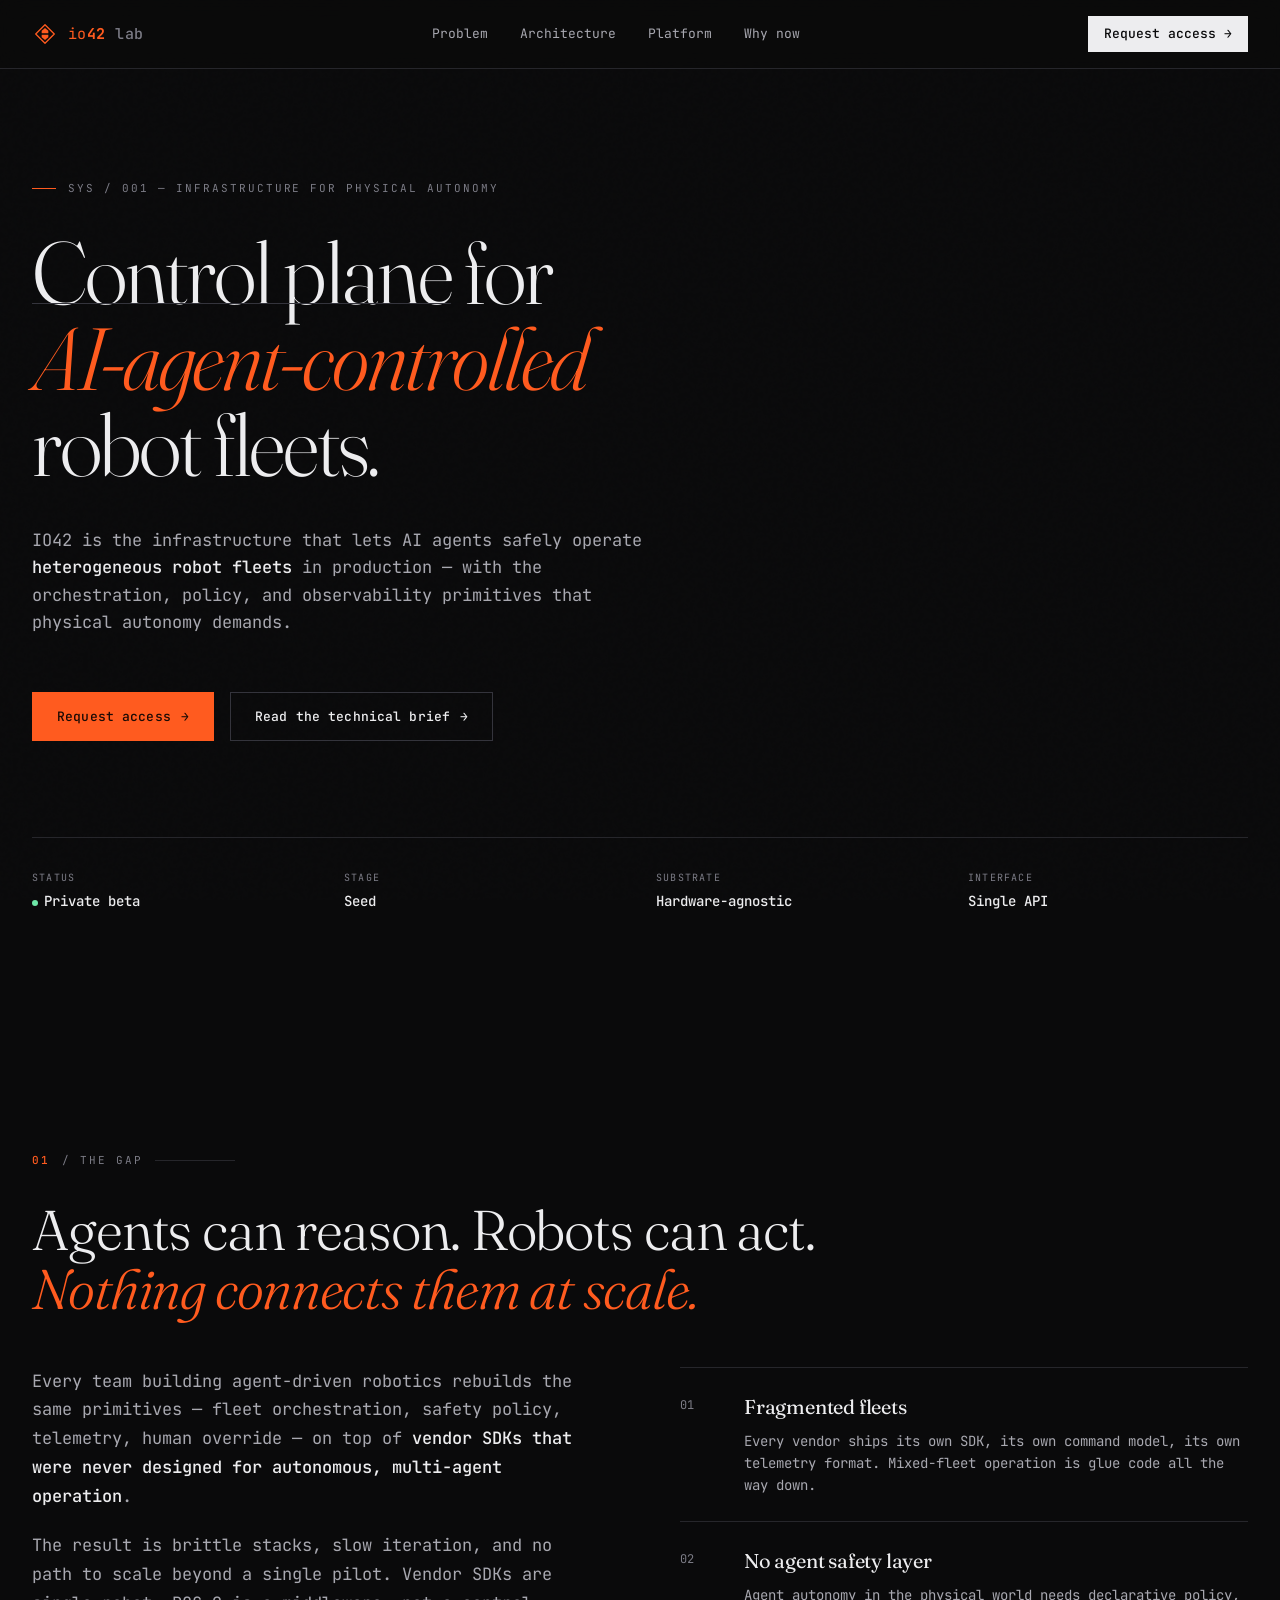
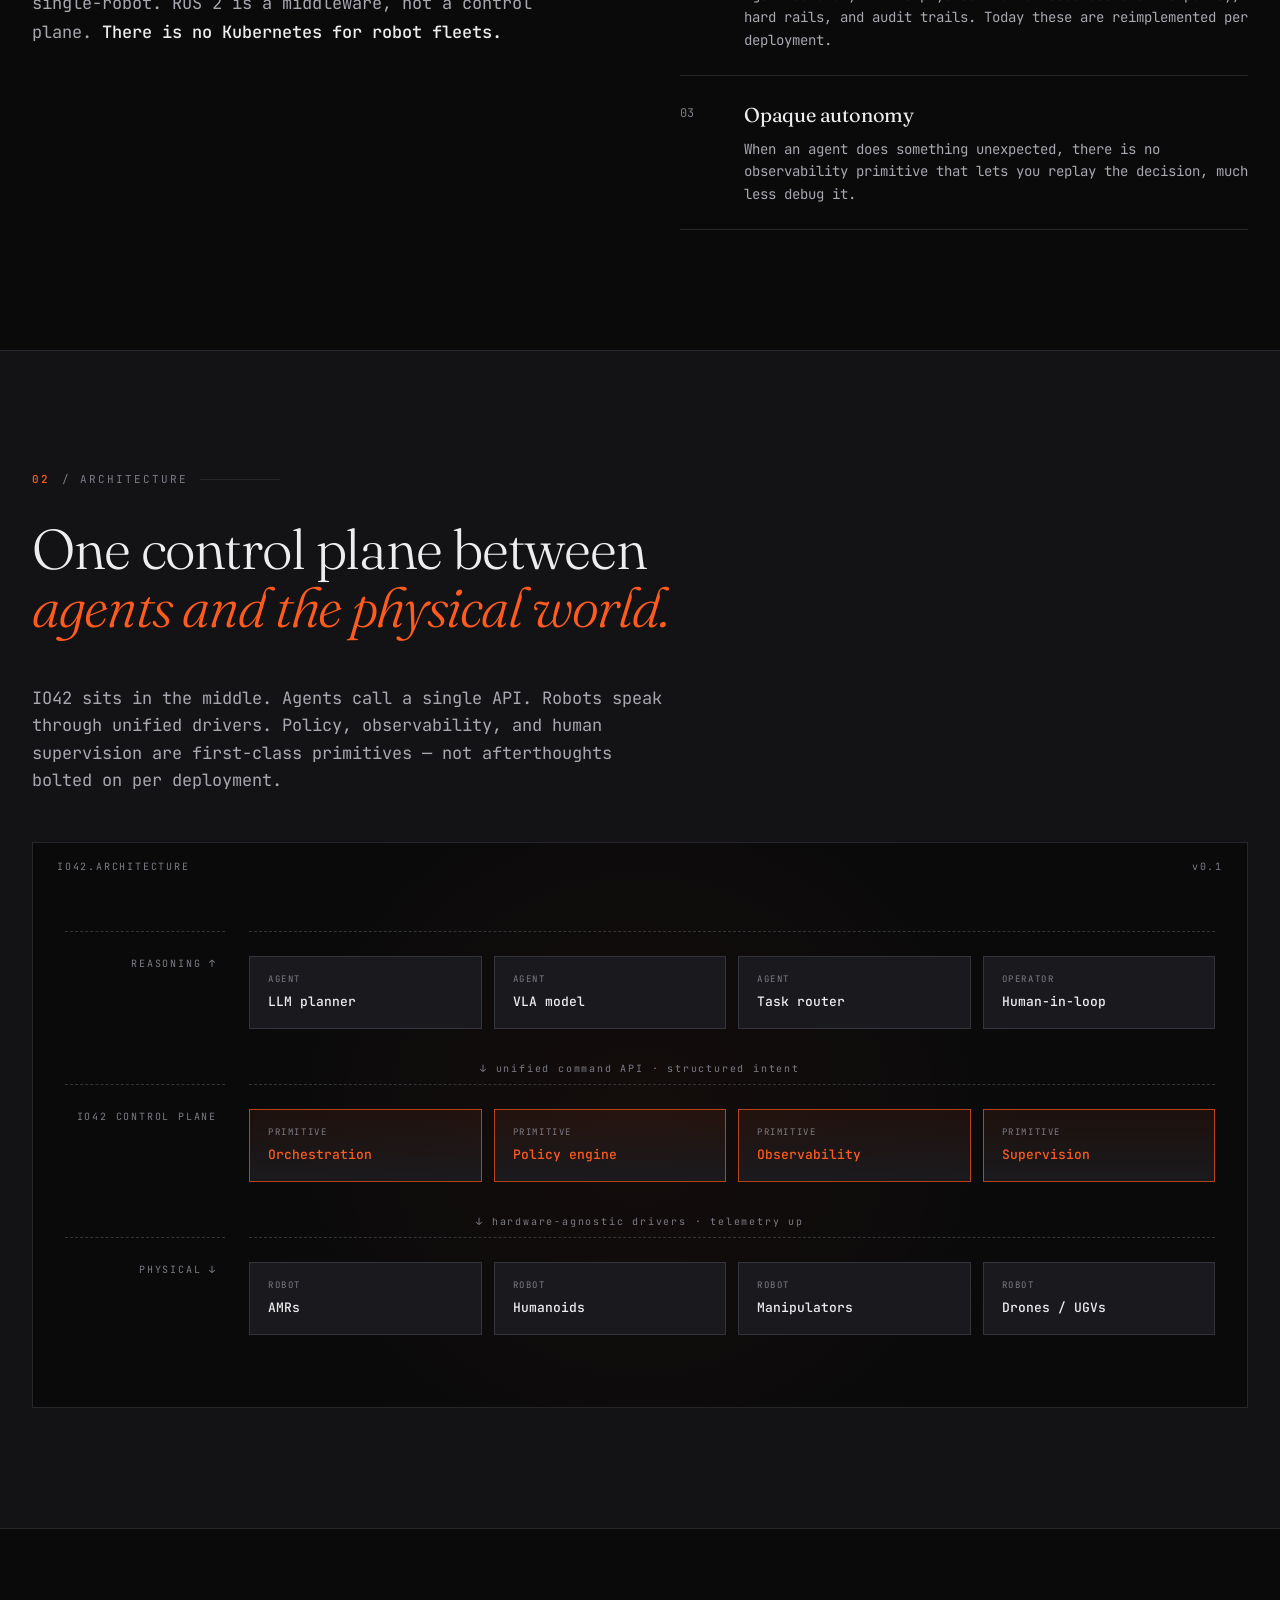
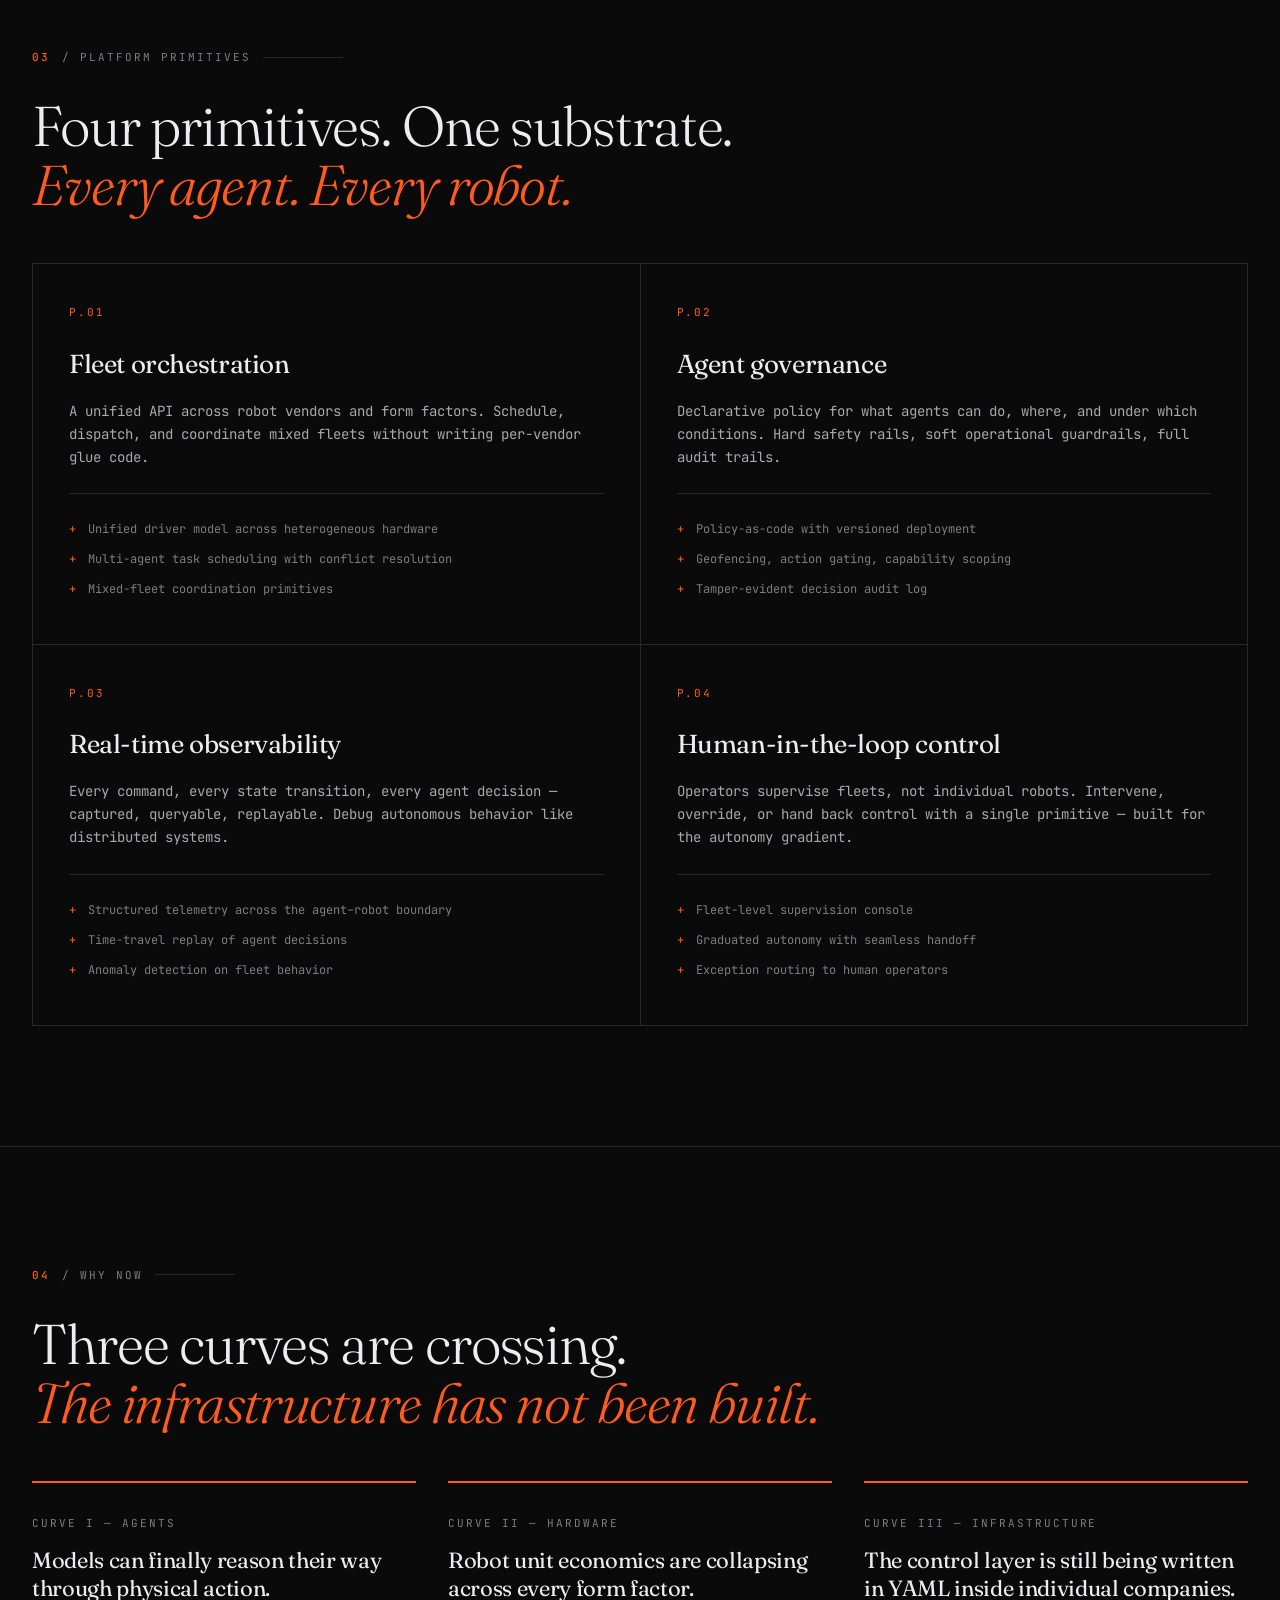
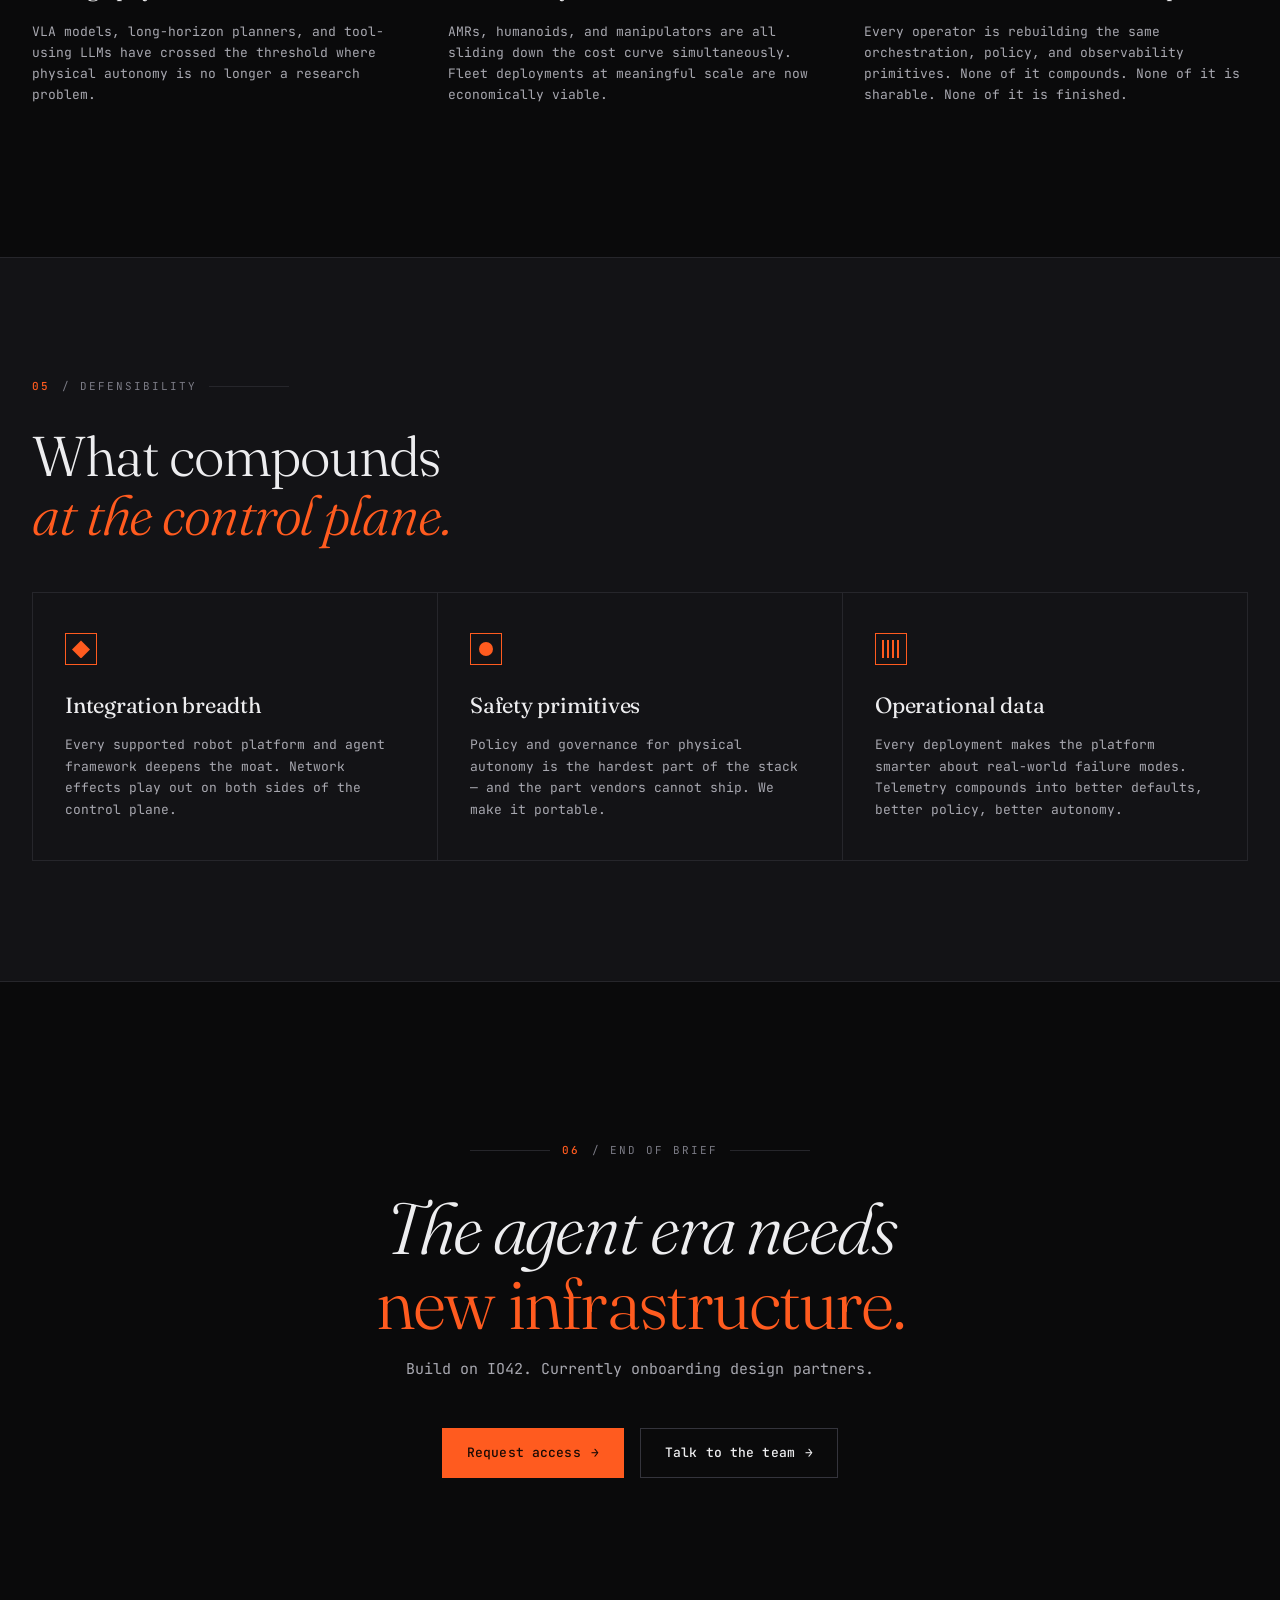
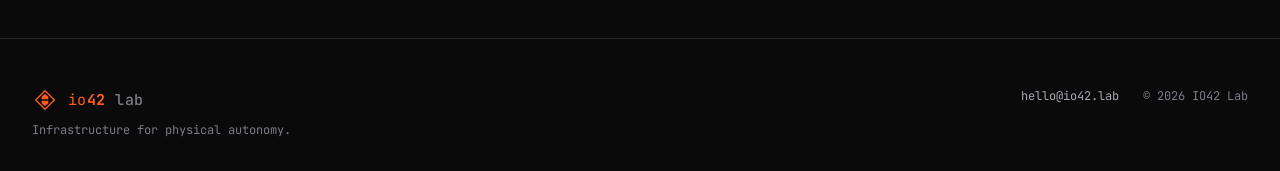
==== index.html @ 49fbe0d6 "Initial landing page" ====
<!DOCTYPE html>
<html lang="en">
<head>
<meta charset="UTF-8">
<meta name="viewport" content="width=device-width, initial-scale=1.0">
<meta name="color-scheme" content="dark">
<title>IO42 Lab — Control plane for AI-agent-controlled robot fleets</title>
<meta name="description" content="IO42 is the infrastructure that lets AI agents safely operate heterogeneous robot fleets in production. Orchestration, policy, observability, and human-in-the-loop control through a single API.">
<link rel="icon" type="image/svg+xml" href="data:image/svg+xml,%3Csvg xmlns='http://www.w3.org/2000/svg' viewBox='-70 -70 140 140'%3E%3Crect x='-70' y='-70' width='140' height='140' fill='%230a0a0b'/%3E%3Cg stroke='%23ff5b1f' stroke-width='9' fill='none' stroke-linecap='round' stroke-linejoin='round'%3E%3Cpath d='M 0 -50 L 50 0 L 0 50 L -50 0 Z'/%3E%3C/g%3E%3Cg fill='%23ff5b1f'%3E%3Cpolygon points='-18,-18 0,-32 18,-18 18,-4 -18,-4'/%3E%3Cpolygon points='-18,4 18,4 18,18 0,32 -18,18'/%3E%3C/g%3E%3C/svg%3E">
<link rel="preconnect" href="https://fonts.googleapis.com">
<link rel="preconnect" href="https://fonts.gstatic.com" crossorigin>
<link href="https://fonts.googleapis.com/css2?family=JetBrains+Mono:wght@300;400;500;600&family=Fraunces:opsz,wght@9..144,300;9..144,400;9..144,500;9..144,600&display=swap" rel="stylesheet">
<style>
  :root {
    --bg: #0a0a0b;
    --bg-elev: #131316;
    --bg-card: #1a1a1e;
    --line: #26262b;
    --line-strong: #34343c;
    --text: #ededef;
    --text-dim: #a8a8b0;
    --text-faint: #7c7c86;
    --accent: #ff5b1f;
    --accent-dim: #b8421a;
    --signal: #6ee7a8;
    --mono: 'JetBrains Mono', ui-monospace, 'SF Mono', Menlo, monospace;
    --serif: 'Fraunces', Georgia, serif;
  }

  * { box-sizing: border-box; margin: 0; padding: 0; }

  html {
    scroll-behavior: smooth;
    color-scheme: dark;
    background: var(--bg);
  }

  body {
    background: var(--bg);
    color: var(--text);
    font-family: var(--mono);
    font-weight: 400;
    line-height: 1.5;
    -webkit-font-smoothing: antialiased;
    overflow-x: hidden;
    position: relative;
  }

  /* Every section gets an explicit dark background so force-dark
     browser modes have nothing left to "guess" and invert. */
  section {
    background: var(--bg);
  }

  /* Grid background overlay */
  body::before {
    content: '';
    position: fixed;
    inset: 0;
    background-image:
      linear-gradient(rgba(255,255,255,0.015) 1px, transparent 1px),
      linear-gradient(90deg, rgba(255,255,255,0.015) 1px, transparent 1px);
    background-size: 48px 48px;
    pointer-events: none;
    z-index: 0;
  }

  /* Noise texture */
  body::after {
    content: '';
    position: fixed;
    inset: 0;
    background-image: url("data:image/svg+xml,%3Csvg viewBox='0 0 200 200' xmlns='http://www.w3.org/2000/svg'%3E%3Cfilter id='n'%3E%3CfeTurbulence type='fractalNoise' baseFrequency='0.9' numOctaves='2'/%3E%3C/filter%3E%3Crect width='100%25' height='100%25' filter='url(%23n)' opacity='0.4'/%3E%3C/svg%3E");
    opacity: 0.03;
    pointer-events: none;
    z-index: 1;
    mix-blend-mode: overlay;
  }

  .wrap {
    max-width: 1280px;
    margin: 0 auto;
    padding: 0 32px;
    position: relative;
    z-index: 2;
  }

  /* ============ NAV ============ */
  nav {
    position: fixed;
    top: 0; left: 0; right: 0;
    z-index: 100;
    backdrop-filter: blur(12px);
    background: rgba(10, 10, 11, 0.7);
    border-bottom: 1px solid var(--line);
  }
  .nav-inner {
    max-width: 1280px;
    margin: 0 auto;
    padding: 16px 32px;
    display: flex;
    align-items: center;
    justify-content: space-between;
  }
  .logo {
    display: flex;
    align-items: center;
    gap: 10px;
    font-size: 15px;
    letter-spacing: 0.03em;
    text-transform: lowercase;
    color: var(--accent);
    text-decoration: none;
  }
  .logo .wm-io { font-weight: 400; }
  .logo .wm-42 { font-weight: 700; }
  .logo .wm-lab { font-weight: 500; color: var(--text-faint); }
  .logo-mark {
    width: 26px;
    height: 26px;
    display: block;
    flex-shrink: 0;
  }
  .logo-mark svg {
    width: 100%;
    height: 100%;
    display: block;
  }
  .nav-links {
    display: flex;
    gap: 32px;
    font-size: 13px;
    color: var(--text-dim);
  }
  .nav-links a {
    color: inherit;
    text-decoration: none;
    transition: color 0.2s;
  }
  .nav-links a:hover { color: var(--text); }
  .nav-cta {
    font-size: 13px;
    padding: 8px 16px;
    background: var(--text);
    color: var(--bg);
    text-decoration: none;
    font-weight: 500;
    transition: opacity 0.2s;
  }
  .nav-cta:hover { opacity: 0.8; }

  @media (max-width: 768px) {
    .nav-links { display: none; }
  }

  /* ============ HERO ============ */
  .hero {
    padding: 180px 0 120px;
    position: relative;
  }
  .hero-meta {
    font-size: 11px;
    color: var(--text-faint);
    letter-spacing: 0.18em;
    text-transform: uppercase;
    margin-bottom: 32px;
    display: flex;
    align-items: center;
    gap: 12px;
  }
  .hero-meta::before {
    content: '';
    width: 24px; height: 1px;
    background: var(--accent);
  }
  .hero h1 {
    font-family: var(--serif);
    font-weight: 300;
    font-size: clamp(40px, 7vw, 88px);
    line-height: 0.98;
    letter-spacing: -0.025em;
    margin-bottom: 40px;
    max-width: 980px;
  }
  .hero h1 .accent {
    color: var(--accent);
    font-style: italic;
  }
  .hero h1 .term {
    position: relative;
    display: inline-block;
  }
  .hero h1 .term::after {
    content: '';
    position: absolute;
    left: 0; right: 0; bottom: 0.12em;
    height: 1px;
    background: var(--line-strong);
  }
  .hero-sub {
    font-size: 17px;
    line-height: 1.6;
    color: var(--text-dim);
    max-width: 640px;
    margin-bottom: 56px;
  }
  .hero-sub strong { color: var(--text); font-weight: 500; }

  .cta-row {
    display: flex;
    gap: 16px;
    align-items: center;
    flex-wrap: wrap;
  }
  .btn {
    font-family: var(--mono);
    font-size: 13px;
    font-weight: 500;
    padding: 14px 24px;
    text-decoration: none;
    display: inline-flex;
    align-items: center;
    gap: 10px;
    transition: all 0.2s;
    border: 1px solid transparent;
    letter-spacing: 0.01em;
  }
  .btn-primary {
    background: var(--accent);
    color: #1a0a05;
  }
  .btn-primary:hover {
    background: #ff6f3a;
    transform: translateY(-1px);
  }
  .btn-ghost {
    color: var(--text);
    border-color: var(--line-strong);
  }
  .btn-ghost:hover {
    border-color: var(--text-dim);
    background: var(--bg-elev);
  }
  .btn .arrow {
    transition: transform 0.2s;
  }
  .btn:hover .arrow { transform: translateX(3px); }

  /* Hero status indicator */
  .status-strip {
    margin-top: 96px;
    padding-top: 32px;
    border-top: 1px solid var(--line);
    display: grid;
    grid-template-columns: repeat(4, 1fr);
    gap: 32px;
    font-size: 12px;
  }
  .status-cell {
    display: flex;
    flex-direction: column;
    gap: 6px;
  }
  .status-label {
    color: var(--text-faint);
    text-transform: uppercase;
    letter-spacing: 0.12em;
    font-size: 10px;
  }
  .status-value {
    color: var(--text);
    font-size: 14px;
    font-weight: 500;
  }
  .status-value .dot {
    display: inline-block;
    width: 6px; height: 6px;
    background: var(--signal);
    border-radius: 50%;
    margin-right: 6px;
    animation: pulse 2s ease-in-out infinite;
  }
  @keyframes pulse {
    0%, 100% { opacity: 1; }
    50% { opacity: 0.4; }
  }
  @media (max-width: 768px) {
    .status-strip { grid-template-columns: repeat(2, 1fr); }
    .hero { padding: 140px 0 80px; }
  }

  /* ============ SECTION HEADERS ============ */
  section {
    padding: 120px 0;
    position: relative;
  }
  .section-marker {
    font-size: 11px;
    color: var(--text-faint);
    letter-spacing: 0.18em;
    text-transform: uppercase;
    margin-bottom: 32px;
    display: flex;
    align-items: center;
    gap: 12px;
  }
  .section-marker .num {
    color: var(--accent);
    font-weight: 500;
  }
  .section-marker .bar {
    flex: 1;
    height: 1px;
    background: var(--line);
    max-width: 80px;
  }
  .section-title {
    font-family: var(--serif);
    font-weight: 300;
    font-size: clamp(32px, 4.5vw, 56px);
    line-height: 1.05;
    letter-spacing: -0.02em;
    margin-bottom: 48px;
    max-width: 880px;
  }
  .section-title em {
    color: var(--accent);
    font-style: italic;
  }

  /* ============ PROBLEM ============ */
  .problem-grid {
    display: grid;
    grid-template-columns: 1fr 1fr;
    gap: 80px;
    align-items: start;
  }
  .problem-prose p {
    font-size: 17px;
    line-height: 1.7;
    color: var(--text-dim);
    margin-bottom: 20px;
  }
  .problem-prose strong { color: var(--text); font-weight: 500; }
  .problem-list {
    list-style: none;
    border-top: 1px solid var(--line);
  }
  .problem-list li {
    padding: 24px 0;
    border-bottom: 1px solid var(--line);
    display: grid;
    grid-template-columns: 40px 1fr;
    gap: 24px;
    align-items: start;
  }
  .problem-list .idx {
    font-size: 12px;
    color: var(--text-faint);
    padding-top: 4px;
  }
  .problem-list h4 {
    font-family: var(--serif);
    font-weight: 400;
    font-size: 20px;
    margin-bottom: 8px;
    letter-spacing: -0.01em;
  }
  .problem-list p {
    font-size: 14px;
    color: var(--text-dim);
    line-height: 1.6;
  }
  @media (max-width: 900px) {
    .problem-grid { grid-template-columns: 1fr; gap: 48px; }
  }

  /* ============ ARCHITECTURE ============ */
  .arch-section {
    background: var(--bg-elev);
    border-top: 1px solid var(--line);
    border-bottom: 1px solid var(--line);
  }
  .arch-diagram {
    margin-top: 48px;
    padding: 48px 32px;
    border: 1px solid var(--line);
    background:
      radial-gradient(circle at 50% 50%, rgba(255,91,31,0.04) 0%, transparent 60%),
      var(--bg);
    position: relative;
    overflow: hidden;
  }
  .arch-diagram::before {
    content: 'IO42.ARCHITECTURE';
    position: absolute;
    top: 16px; left: 24px;
    font-size: 10px;
    color: var(--text-faint);
    letter-spacing: 0.18em;
  }
  .arch-diagram::after {
    content: 'v0.1';
    position: absolute;
    top: 16px; right: 24px;
    font-size: 10px;
    color: var(--text-faint);
    letter-spacing: 0.18em;
  }

  .arch-grid {
    display: grid;
    grid-template-rows: auto auto auto;
    gap: 0;
    margin-top: 40px;
  }
  .arch-row {
    display: grid;
    grid-template-columns: 160px 1fr;
    gap: 24px;
    align-items: stretch;
  }
  .arch-label {
    font-size: 10px;
    color: var(--text-faint);
    letter-spacing: 0.18em;
    text-transform: uppercase;
    padding-top: 24px;
    border-top: 1px dashed var(--line-strong);
    text-align: right;
    padding-right: 8px;
  }
  .arch-tier {
    border-top: 1px dashed var(--line-strong);
    padding: 24px 0;
    display: flex;
    gap: 12px;
    flex-wrap: wrap;
  }
  .arch-node {
    flex: 1;
    min-width: 140px;
    padding: 16px 18px;
    background: var(--bg-card);
    border: 1px solid var(--line-strong);
    font-size: 12px;
  }
  .arch-node .node-type {
    color: var(--text-faint);
    font-size: 9px;
    letter-spacing: 0.18em;
    text-transform: uppercase;
    margin-bottom: 6px;
  }
  .arch-node .node-name {
    color: var(--text);
    font-weight: 500;
    font-size: 13px;
  }
  .arch-tier.core .arch-node {
    background: linear-gradient(180deg, rgba(255,91,31,0.08) 0%, var(--bg-card) 100%);
    border-color: var(--accent-dim);
  }
  .arch-tier.core .arch-node .node-name {
    color: var(--accent);
  }
  .arch-flow {
    text-align: center;
    color: var(--text-faint);
    font-size: 10px;
    letter-spacing: 0.18em;
    padding: 8px 0;
    grid-column: 1 / -1;
  }
  @media (max-width: 768px) {
    .arch-row { grid-template-columns: 1fr; }
    .arch-label { text-align: left; padding-right: 0; padding-top: 16px; }
    .arch-tier { padding: 16px 0; }
    .arch-node { min-width: 100%; }
  }

  /* ============ PILLARS ============ */
  .pillars {
    display: grid;
    grid-template-columns: repeat(2, 1fr);
    gap: 1px;
    background: var(--line);
    border: 1px solid var(--line);
    margin-top: 48px;
  }
  .pillar {
    background: var(--bg);
    padding: 40px 36px;
    position: relative;
    transition: background 0.3s;
  }
  .pillar:hover { background: var(--bg-elev); }
  .pillar-num {
    font-size: 11px;
    color: var(--accent);
    letter-spacing: 0.18em;
    margin-bottom: 24px;
  }
  .pillar-title {
    font-family: var(--serif);
    font-weight: 400;
    font-size: 26px;
    margin-bottom: 16px;
    letter-spacing: -0.015em;
  }
  .pillar-desc {
    font-size: 14px;
    line-height: 1.65;
    color: var(--text-dim);
    margin-bottom: 24px;
  }
  .pillar-spec {
    list-style: none;
    border-top: 1px solid var(--line);
    padding-top: 20px;
  }
  .pillar-spec li {
    font-size: 12px;
    color: var(--text-faint);
    padding: 6px 0;
    display: flex;
    gap: 12px;
  }
  .pillar-spec li::before {
    content: '+';
    color: var(--accent);
  }
  @media (max-width: 768px) {
    .pillars { grid-template-columns: 1fr; }
  }

  /* ============ WHY NOW ============ */
  .why-now {
    border-top: 1px solid var(--line);
  }
  .curves {
    display: grid;
    grid-template-columns: repeat(3, 1fr);
    gap: 32px;
    margin-top: 48px;
  }
  .curve {
    padding: 32px 0;
    border-top: 2px solid var(--accent);
  }
  .curve-name {
    font-size: 11px;
    color: var(--text-faint);
    letter-spacing: 0.18em;
    text-transform: uppercase;
    margin-bottom: 16px;
  }
  .curve-claim {
    font-family: var(--serif);
    font-weight: 400;
    font-size: 22px;
    line-height: 1.25;
    letter-spacing: -0.015em;
    margin-bottom: 20px;
  }
  .curve-detail {
    font-size: 13px;
    color: var(--text-dim);
    line-height: 1.6;
  }
  @media (max-width: 900px) {
    .curves { grid-template-columns: 1fr; }
  }

  /* ============ MOAT ============ */
  .moat-section {
    background: var(--bg-elev);
    border-top: 1px solid var(--line);
    border-bottom: 1px solid var(--line);
  }
  .moat-grid {
    display: grid;
    grid-template-columns: repeat(3, 1fr);
    gap: 1px;
    background: var(--line);
    border: 1px solid var(--line);
    margin-top: 48px;
  }
  .moat-cell {
    background: var(--bg-elev);
    padding: 40px 32px;
  }
  .moat-icon {
    width: 32px; height: 32px;
    border: 1px solid var(--accent);
    margin-bottom: 24px;
    position: relative;
  }
  .moat-cell:nth-child(1) .moat-icon::before {
    content: ''; position: absolute; inset: 6px;
    background: var(--accent); clip-path: polygon(50% 0, 100% 50%, 50% 100%, 0 50%);
  }
  .moat-cell:nth-child(2) .moat-icon::before {
    content: ''; position: absolute; inset: 8px;
    background: var(--accent); border-radius: 50%;
  }
  .moat-cell:nth-child(3) .moat-icon::before {
    content: ''; position: absolute; inset: 6px;
    background: repeating-linear-gradient(90deg, var(--accent) 0 2px, transparent 2px 5px);
  }
  .moat-title {
    font-family: var(--serif);
    font-size: 22px;
    font-weight: 400;
    margin-bottom: 12px;
    letter-spacing: -0.01em;
  }
  .moat-desc {
    font-size: 13px;
    color: var(--text-dim);
    line-height: 1.65;
  }
  @media (max-width: 768px) {
    .moat-grid { grid-template-columns: 1fr; }
  }

  /* ============ CTA ============ */
  .cta-section {
    text-align: center;
    padding: 160px 0;
  }
  .cta-headline {
    font-family: var(--serif);
    font-weight: 300;
    font-style: italic;
    font-size: clamp(36px, 6vw, 72px);
    line-height: 1.05;
    letter-spacing: -0.025em;
    margin-bottom: 16px;
  }
  .cta-headline .accent { color: var(--accent); font-style: normal; }
  .cta-sub {
    font-size: 15px;
    color: var(--text-dim);
    margin-bottom: 48px;
  }
  .cta-section .cta-row { justify-content: center; }

  /* ============ FOOTER ============ */
  footer {
    border-top: 1px solid var(--line);
    padding: 48px 0 32px;
    font-size: 12px;
    color: var(--text-faint);
  }
  .footer-inner {
    display: grid;
    grid-template-columns: 1fr auto;
    gap: 24px;
    align-items: start;
  }
  .footer-meta {
    display: flex;
    gap: 24px;
    flex-wrap: wrap;
  }
  .footer-meta a {
    color: var(--text-dim);
    text-decoration: none;
  }
  .footer-meta a:hover { color: var(--text); }

  /* ============ ANIMATIONS ============ */
  .reveal {
    opacity: 0;
    transform: translateY(20px);
    animation: reveal 0.9s cubic-bezier(0.2, 0.8, 0.2, 1) forwards;
  }
  @keyframes reveal {
    to { opacity: 1; transform: translateY(0); }
  }
  .delay-1 { animation-delay: 0.1s; }
  .delay-2 { animation-delay: 0.25s; }
  .delay-3 { animation-delay: 0.4s; }
  .delay-4 { animation-delay: 0.55s; }
  .delay-5 { animation-delay: 0.7s; }

  /* Scroll-triggered reveals */
  .scroll-reveal {
    opacity: 0;
    transform: translateY(24px);
    transition: opacity 0.8s cubic-bezier(0.2, 0.8, 0.2, 1), transform 0.8s cubic-bezier(0.2, 0.8, 0.2, 1);
  }
  .scroll-reveal.visible {
    opacity: 1;
    transform: translateY(0);
  }
</style>
</head>
<body>

<nav>
  <div class="nav-inner">
    <a href="#" class="logo">
      <span class="logo-mark" aria-hidden="true">
        <svg viewBox="-70 -70 140 140" xmlns="http://www.w3.org/2000/svg">
          <g stroke="#ff5b1f" stroke-width="7" fill="none" stroke-linecap="round" stroke-linejoin="round">
            <path d="M 0 -50 L 50 0 L 0 50 L -50 0 Z"/>
          </g>
          <g fill="#ff5b1f">
            <polygon points="-18,-18 0,-32 18,-18 18,-4 -18,-4"/>
            <polygon points="-18,4 18,4 18,18 0,32 -18,18"/>
          </g>
        </svg>
      </span>
      <span><span class="wm-io">io</span><span class="wm-42">42</span> <span class="wm-lab">lab</span></span>
    </a>
    <div class="nav-links">
      <a href="#problem">Problem</a>
      <a href="#architecture">Architecture</a>
      <a href="#platform">Platform</a>
      <a href="#why-now">Why now</a>
    </div>
    <a href="#cta" class="nav-cta">Request access →</a>
  </div>
</nav>

<!-- ============ HERO ============ -->
<section class="hero">
  <div class="wrap">
    <div class="hero-meta reveal">SYS / 001 — INFRASTRUCTURE FOR PHYSICAL AUTONOMY</div>
    <h1 class="reveal delay-1">
      <span class="term">Control plane</span> for<br>
      <span class="accent">AI-agent-controlled</span><br>
      robot fleets.
    </h1>
    <p class="hero-sub reveal delay-2">
      IO42 is the infrastructure that lets AI agents safely operate <strong>heterogeneous robot fleets</strong> in production — with the orchestration, policy, and observability primitives that physical autonomy demands.
    </p>
    <div class="cta-row reveal delay-3">
      <a href="#cta" class="btn btn-primary">Request access <span class="arrow">→</span></a>
      <a href="#architecture" class="btn btn-ghost">Read the technical brief <span class="arrow">→</span></a>
    </div>

    <div class="status-strip reveal delay-4">
      <div class="status-cell">
        <span class="status-label">Status</span>
        <span class="status-value"><span class="dot"></span>Private beta</span>
      </div>
      <div class="status-cell">
        <span class="status-label">Stage</span>
        <span class="status-value">Seed</span>
      </div>
      <div class="status-cell">
        <span class="status-label">Substrate</span>
        <span class="status-value">Hardware-agnostic</span>
      </div>
      <div class="status-cell">
        <span class="status-label">Interface</span>
        <span class="status-value">Single API</span>
      </div>
    </div>
  </div>
</section>

<!-- ============ PROBLEM ============ -->
<section id="problem">
  <div class="wrap">
    <div class="section-marker scroll-reveal">
      <span class="num">01</span> / The gap
      <span class="bar"></span>
    </div>
    <h2 class="section-title scroll-reveal">
      Agents can reason. Robots can act.<br>
      <em>Nothing connects them at scale.</em>
    </h2>

    <div class="problem-grid">
      <div class="problem-prose scroll-reveal">
        <p>Every team building agent-driven robotics rebuilds the same primitives — fleet orchestration, safety policy, telemetry, human override — on top of <strong>vendor SDKs that were never designed for autonomous, multi-agent operation</strong>.</p>
        <p>The result is brittle stacks, slow iteration, and no path to scale beyond a single pilot. Vendor SDKs are single-robot. ROS 2 is a middleware, not a control plane. <strong>There is no Kubernetes for robot fleets.</strong></p>
      </div>
      <ul class="problem-list scroll-reveal">
        <li>
          <span class="idx">01</span>
          <div>
            <h4>Fragmented fleets</h4>
            <p>Every vendor ships its own SDK, its own command model, its own telemetry format. Mixed-fleet operation is glue code all the way down.</p>
          </div>
        </li>
        <li>
          <span class="idx">02</span>
          <div>
            <h4>No agent safety layer</h4>
            <p>Agent autonomy in the physical world needs declarative policy, hard rails, and audit trails. Today these are reimplemented per deployment.</p>
          </div>
        </li>
        <li>
          <span class="idx">03</span>
          <div>
            <h4>Opaque autonomy</h4>
            <p>When an agent does something unexpected, there is no observability primitive that lets you replay the decision, much less debug it.</p>
          </div>
        </li>
      </ul>
    </div>
  </div>
</section>

<!-- ============ ARCHITECTURE ============ -->
<section id="architecture" class="arch-section">
  <div class="wrap">
    <div class="section-marker scroll-reveal">
      <span class="num">02</span> / Architecture
      <span class="bar"></span>
    </div>
    <h2 class="section-title scroll-reveal">
      One control plane between<br>
      <em>agents and the physical world.</em>
    </h2>
    <p class="hero-sub scroll-reveal" style="margin-bottom: 0;">
      IO42 sits in the middle. Agents call a single API. Robots speak through unified drivers. Policy, observability, and human supervision are first-class primitives — not afterthoughts bolted on per deployment.
    </p>

    <div class="arch-diagram scroll-reveal">
      <div class="arch-grid">
        <div class="arch-row">
          <div class="arch-label">Reasoning ↑</div>
          <div class="arch-tier">
            <div class="arch-node">
              <div class="node-type">Agent</div>
              <div class="node-name">LLM planner</div>
            </div>
            <div class="arch-node">
              <div class="node-type">Agent</div>
              <div class="node-name">VLA model</div>
            </div>
            <div class="arch-node">
              <div class="node-type">Agent</div>
              <div class="node-name">Task router</div>
            </div>
            <div class="arch-node">
              <div class="node-type">Operator</div>
              <div class="node-name">Human-in-loop</div>
            </div>
          </div>
        </div>

        <div class="arch-flow">↓ unified command API · structured intent</div>

        <div class="arch-row">
          <div class="arch-label">IO42 control plane</div>
          <div class="arch-tier core">
            <div class="arch-node">
              <div class="node-type">Primitive</div>
              <div class="node-name">Orchestration</div>
            </div>
            <div class="arch-node">
              <div class="node-type">Primitive</div>
              <div class="node-name">Policy engine</div>
            </div>
            <div class="arch-node">
              <div class="node-type">Primitive</div>
              <div class="node-name">Observability</div>
            </div>
            <div class="arch-node">
              <div class="node-type">Primitive</div>
              <div class="node-name">Supervision</div>
            </div>
          </div>
        </div>

        <div class="arch-flow">↓ hardware-agnostic drivers · telemetry up</div>

        <div class="arch-row">
          <div class="arch-label">Physical ↓</div>
          <div class="arch-tier">
            <div class="arch-node">
              <div class="node-type">Robot</div>
              <div class="node-name">AMRs</div>
            </div>
            <div class="arch-node">
              <div class="node-type">Robot</div>
              <div class="node-name">Humanoids</div>
            </div>
            <div class="arch-node">
              <div class="node-type">Robot</div>
              <div class="node-name">Manipulators</div>
            </div>
            <div class="arch-node">
              <div class="node-type">Robot</div>
              <div class="node-name">Drones / UGVs</div>
            </div>
          </div>
        </div>
      </div>
    </div>
  </div>
</section>

<!-- ============ PILLARS ============ -->
<section id="platform">
  <div class="wrap">
    <div class="section-marker scroll-reveal">
      <span class="num">03</span> / Platform primitives
      <span class="bar"></span>
    </div>
    <h2 class="section-title scroll-reveal">
      Four primitives. One substrate.<br>
      <em>Every agent. Every robot.</em>
    </h2>

    <div class="pillars">
      <div class="pillar scroll-reveal">
        <div class="pillar-num">P.01</div>
        <h3 class="pillar-title">Fleet orchestration</h3>
        <p class="pillar-desc">A unified API across robot vendors and form factors. Schedule, dispatch, and coordinate mixed fleets without writing per-vendor glue code.</p>
        <ul class="pillar-spec">
          <li>Unified driver model across heterogeneous hardware</li>
          <li>Multi-agent task scheduling with conflict resolution</li>
          <li>Mixed-fleet coordination primitives</li>
        </ul>
      </div>
      <div class="pillar scroll-reveal">
        <div class="pillar-num">P.02</div>
        <h3 class="pillar-title">Agent governance</h3>
        <p class="pillar-desc">Declarative policy for what agents can do, where, and under which conditions. Hard safety rails, soft operational guardrails, full audit trails.</p>
        <ul class="pillar-spec">
          <li>Policy-as-code with versioned deployment</li>
          <li>Geofencing, action gating, capability scoping</li>
          <li>Tamper-evident decision audit log</li>
        </ul>
      </div>
      <div class="pillar scroll-reveal">
        <div class="pillar-num">P.03</div>
        <h3 class="pillar-title">Real-time observability</h3>
        <p class="pillar-desc">Every command, every state transition, every agent decision — captured, queryable, replayable. Debug autonomous behavior like distributed systems.</p>
        <ul class="pillar-spec">
          <li>Structured telemetry across the agent–robot boundary</li>
          <li>Time-travel replay of agent decisions</li>
          <li>Anomaly detection on fleet behavior</li>
        </ul>
      </div>
      <div class="pillar scroll-reveal">
        <div class="pillar-num">P.04</div>
        <h3 class="pillar-title">Human-in-the-loop control</h3>
        <p class="pillar-desc">Operators supervise fleets, not individual robots. Intervene, override, or hand back control with a single primitive — built for the autonomy gradient.</p>
        <ul class="pillar-spec">
          <li>Fleet-level supervision console</li>
          <li>Graduated autonomy with seamless handoff</li>
          <li>Exception routing to human operators</li>
        </ul>
      </div>
    </div>
  </div>
</section>

<!-- ============ WHY NOW ============ -->
<section id="why-now" class="why-now">
  <div class="wrap">
    <div class="section-marker scroll-reveal">
      <span class="num">04</span> / Why now
      <span class="bar"></span>
    </div>
    <h2 class="section-title scroll-reveal">
      Three curves are crossing.<br>
      <em>The infrastructure has not been built.</em>
    </h2>

    <div class="curves">
      <div class="curve scroll-reveal">
        <div class="curve-name">Curve I — Agents</div>
        <h4 class="curve-claim">Models can finally reason their way through physical action.</h4>
        <p class="curve-detail">VLA models, long-horizon planners, and tool-using LLMs have crossed the threshold where physical autonomy is no longer a research problem.</p>
      </div>
      <div class="curve scroll-reveal">
        <div class="curve-name">Curve II — Hardware</div>
        <h4 class="curve-claim">Robot unit economics are collapsing across every form factor.</h4>
        <p class="curve-detail">AMRs, humanoids, and manipulators are all sliding down the cost curve simultaneously. Fleet deployments at meaningful scale are now economically viable.</p>
      </div>
      <div class="curve scroll-reveal">
        <div class="curve-name">Curve III — Infrastructure</div>
        <h4 class="curve-claim">The control layer is still being written in YAML inside individual companies.</h4>
        <p class="curve-detail">Every operator is rebuilding the same orchestration, policy, and observability primitives. None of it compounds. None of it is sharable. None of it is finished.</p>
      </div>
    </div>
  </div>
</section>

<!-- ============ MOAT ============ -->
<section class="moat-section">
  <div class="wrap">
    <div class="section-marker scroll-reveal">
      <span class="num">05</span> / Defensibility
      <span class="bar"></span>
    </div>
    <h2 class="section-title scroll-reveal">
      What compounds<br>
      <em>at the control plane.</em>
    </h2>

    <div class="moat-grid">
      <div class="moat-cell scroll-reveal">
        <div class="moat-icon"></div>
        <h3 class="moat-title">Integration breadth</h3>
        <p class="moat-desc">Every supported robot platform and agent framework deepens the moat. Network effects play out on both sides of the control plane.</p>
      </div>
      <div class="moat-cell scroll-reveal">
        <div class="moat-icon"></div>
        <h3 class="moat-title">Safety primitives</h3>
        <p class="moat-desc">Policy and governance for physical autonomy is the hardest part of the stack — and the part vendors cannot ship. We make it portable.</p>
      </div>
      <div class="moat-cell scroll-reveal">
        <div class="moat-icon"></div>
        <h3 class="moat-title">Operational data</h3>
        <p class="moat-desc">Every deployment makes the platform smarter about real-world failure modes. Telemetry compounds into better defaults, better policy, better autonomy.</p>
      </div>
    </div>
  </div>
</section>

<!-- ============ CTA ============ -->
<section id="cta" class="cta-section">
  <div class="wrap">
    <p class="section-marker scroll-reveal" style="justify-content: center;">
      <span class="bar"></span>
      <span class="num">06</span> / End of brief
      <span class="bar"></span>
    </p>
    <h2 class="cta-headline scroll-reveal">
      The agent era needs<br>
      <span class="accent">new infrastructure.</span>
    </h2>
    <p class="cta-sub scroll-reveal">Build on IO42. Currently onboarding design partners.</p>
    <div class="cta-row scroll-reveal">
      <a href="mailto:hello@io42.lab" class="btn btn-primary">Request access <span class="arrow">→</span></a>
      <a href="mailto:hello@io42.lab" class="btn btn-ghost">Talk to the team <span class="arrow">→</span></a>
    </div>
  </div>
</section>

<footer>
  <div class="wrap">
    <div class="footer-inner">
      <div>
        <div class="logo" style="margin-bottom: 8px;">
          <span class="logo-mark" aria-hidden="true">
            <svg viewBox="-70 -70 140 140" xmlns="http://www.w3.org/2000/svg">
              <g stroke="#ff5b1f" stroke-width="7" fill="none" stroke-linecap="round" stroke-linejoin="round">
                <path d="M 0 -50 L 50 0 L 0 50 L -50 0 Z"/>
              </g>
              <g fill="#ff5b1f">
                <polygon points="-18,-18 0,-32 18,-18 18,-4 -18,-4"/>
                <polygon points="-18,4 18,4 18,18 0,32 -18,18"/>
              </g>
            </svg>
          </span>
          <span><span class="wm-io">io</span><span class="wm-42">42</span> <span class="wm-lab">lab</span></span>
        </div>
        <div>Infrastructure for physical autonomy.</div>
      </div>
      <div class="footer-meta">
        <a href="mailto:hello@io42.lab">hello@io42.lab</a>
        <span>© 2026 IO42 Lab</span>
      </div>
    </div>
  </div>
</footer>

<script>
  // Scroll-triggered reveals
  const observer = new IntersectionObserver((entries) => {
    entries.forEach((entry) => {
      if (entry.isIntersecting) {
        entry.target.classList.add('visible');
        observer.unobserve(entry.target);
      }
    });
  }, { threshold: 0.12, rootMargin: '0px 0px -40px 0px' });

  document.querySelectorAll('.scroll-reveal').forEach((el) => observer.observe(el));

  // Stagger reveals within sections
  document.querySelectorAll('.pillars .scroll-reveal, .curves .scroll-reveal, .moat-grid .scroll-reveal, .problem-list, .problem-prose').forEach((el, i) => {
    el.style.transitionDelay = `${i * 0.08}s`;
  });
</script>

</body>
</html>
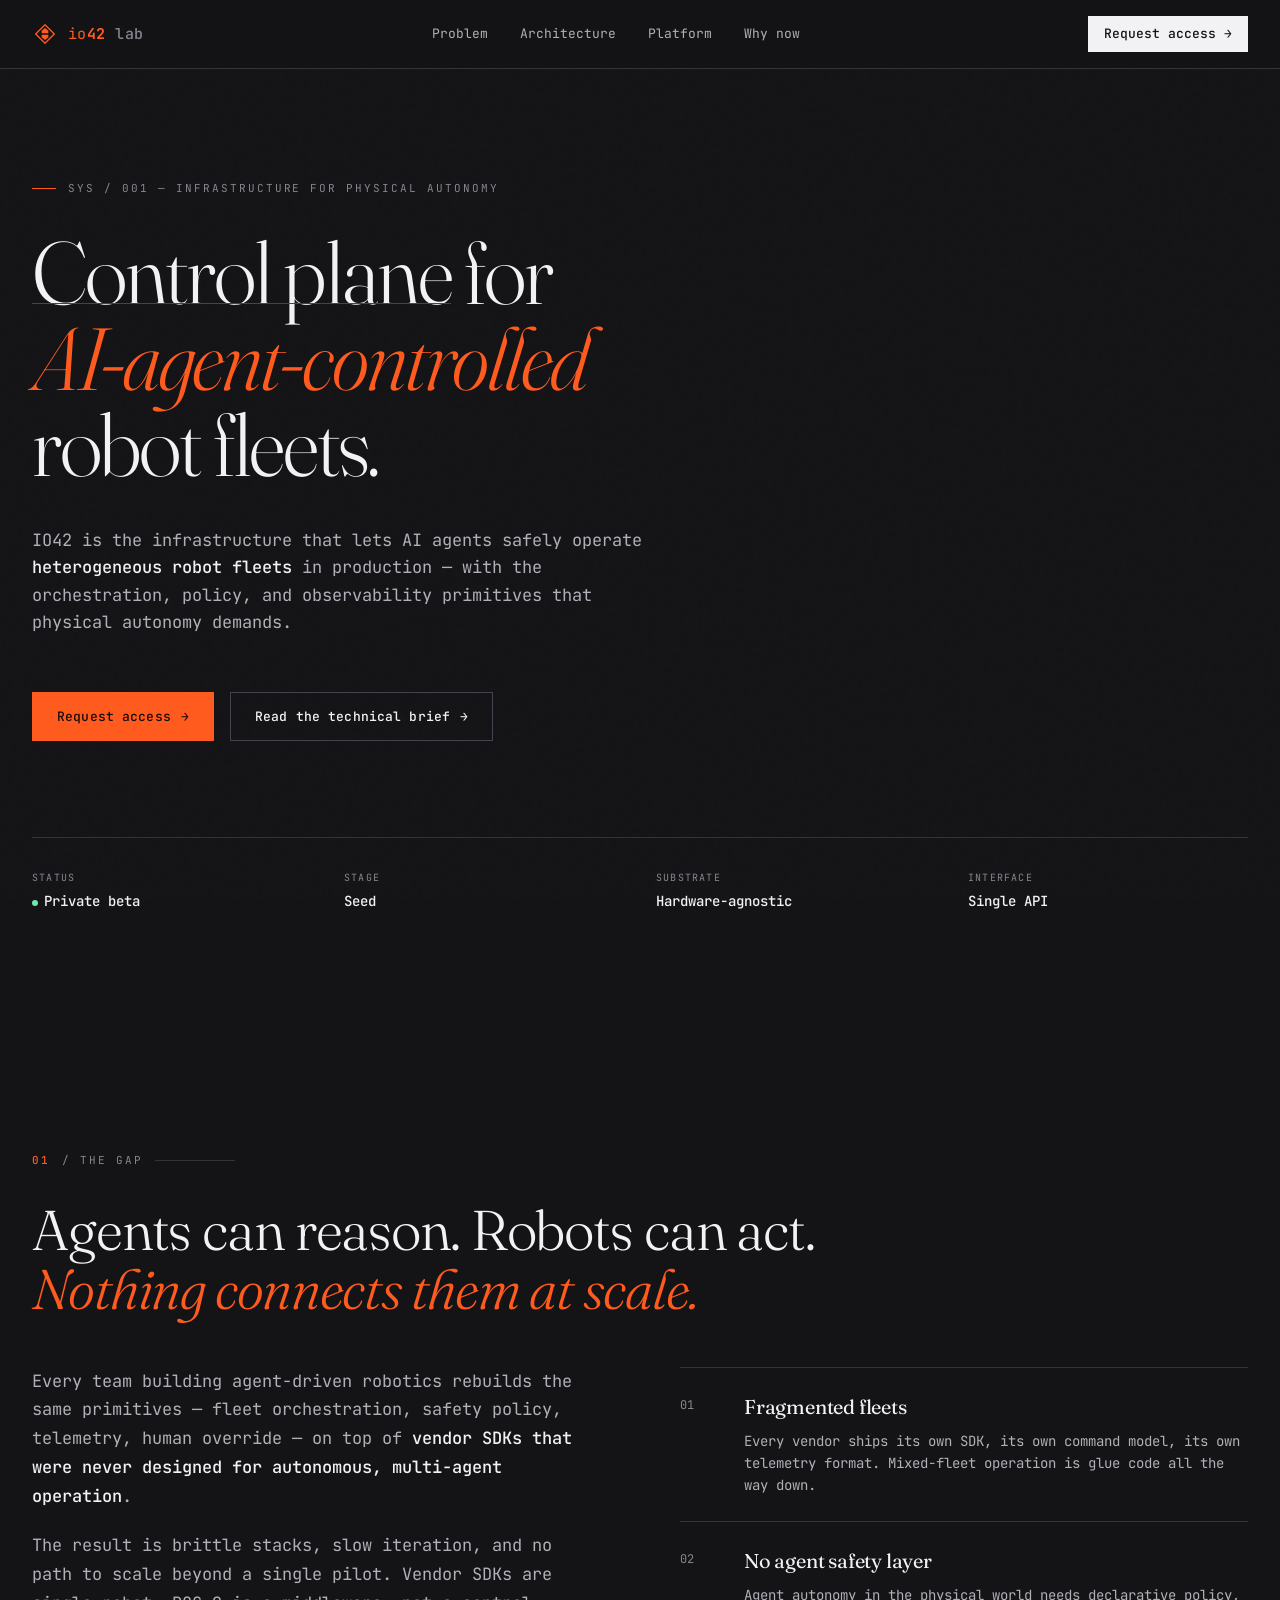
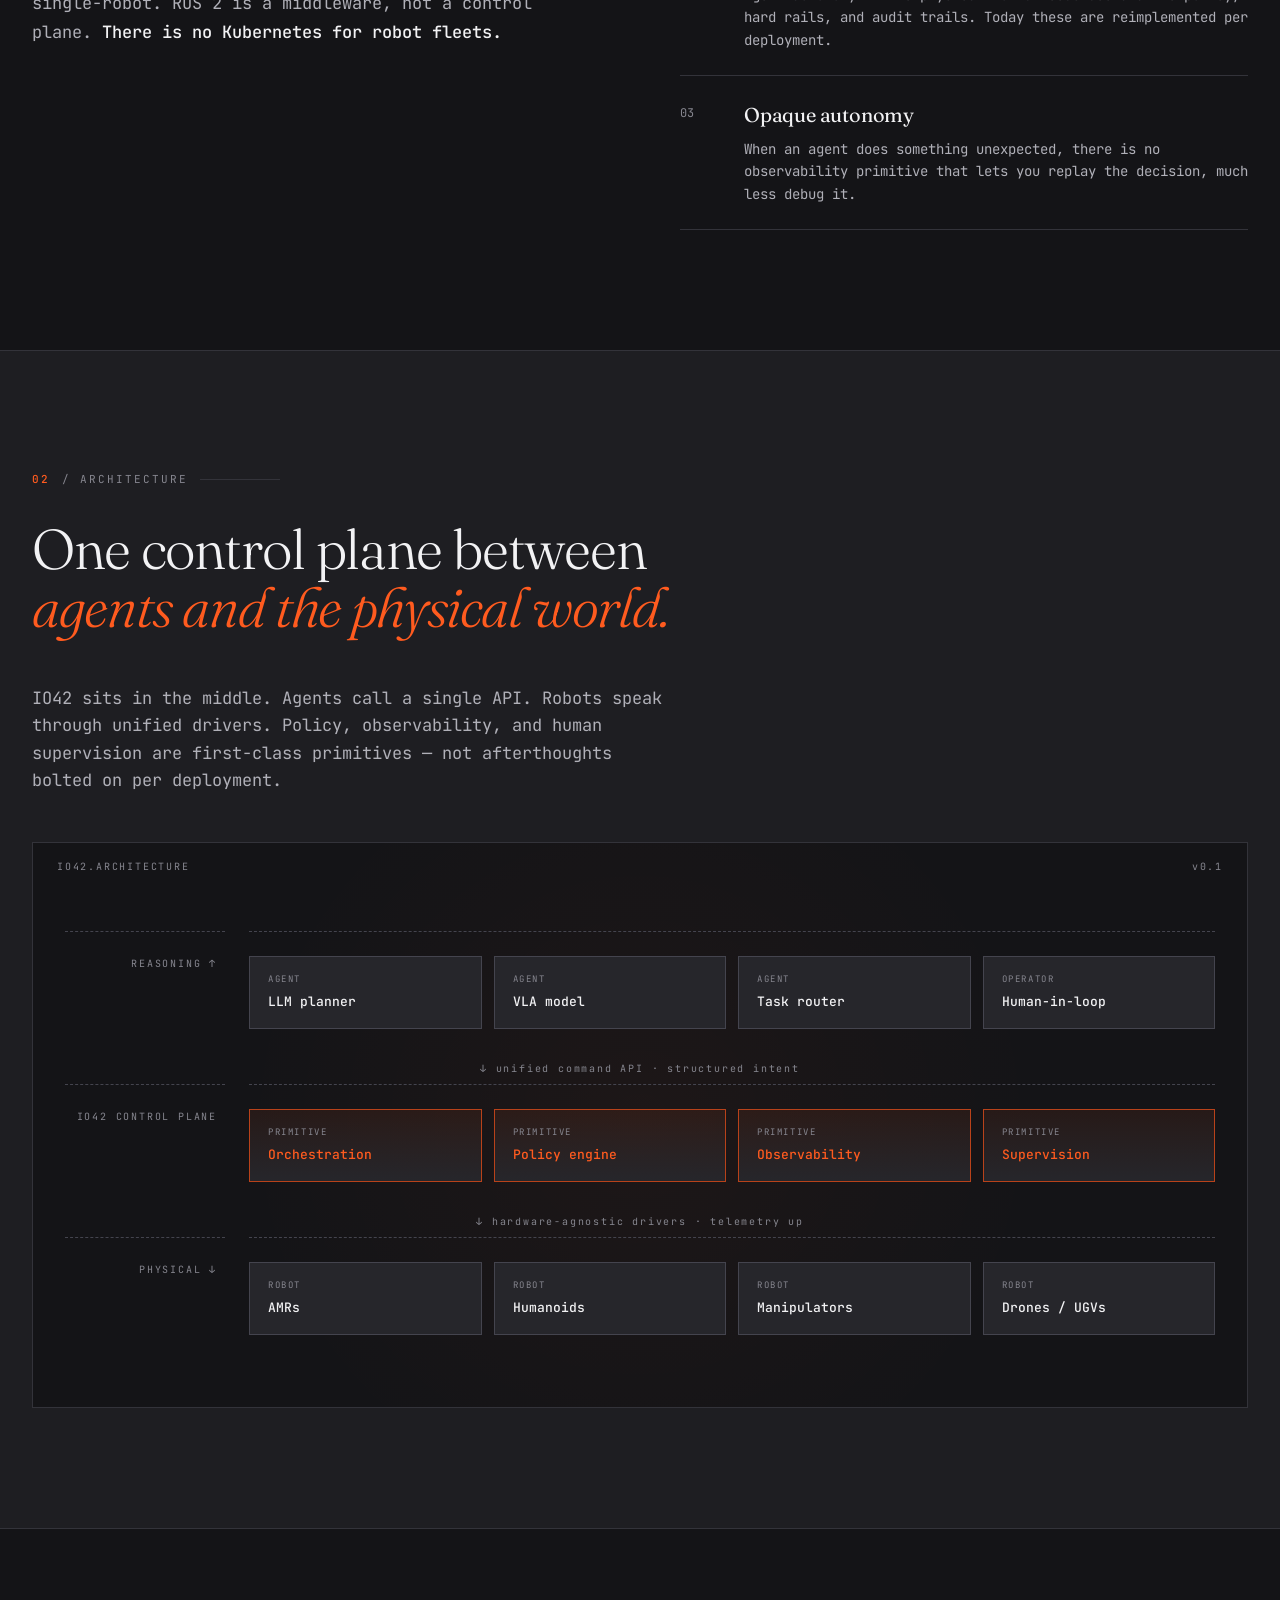
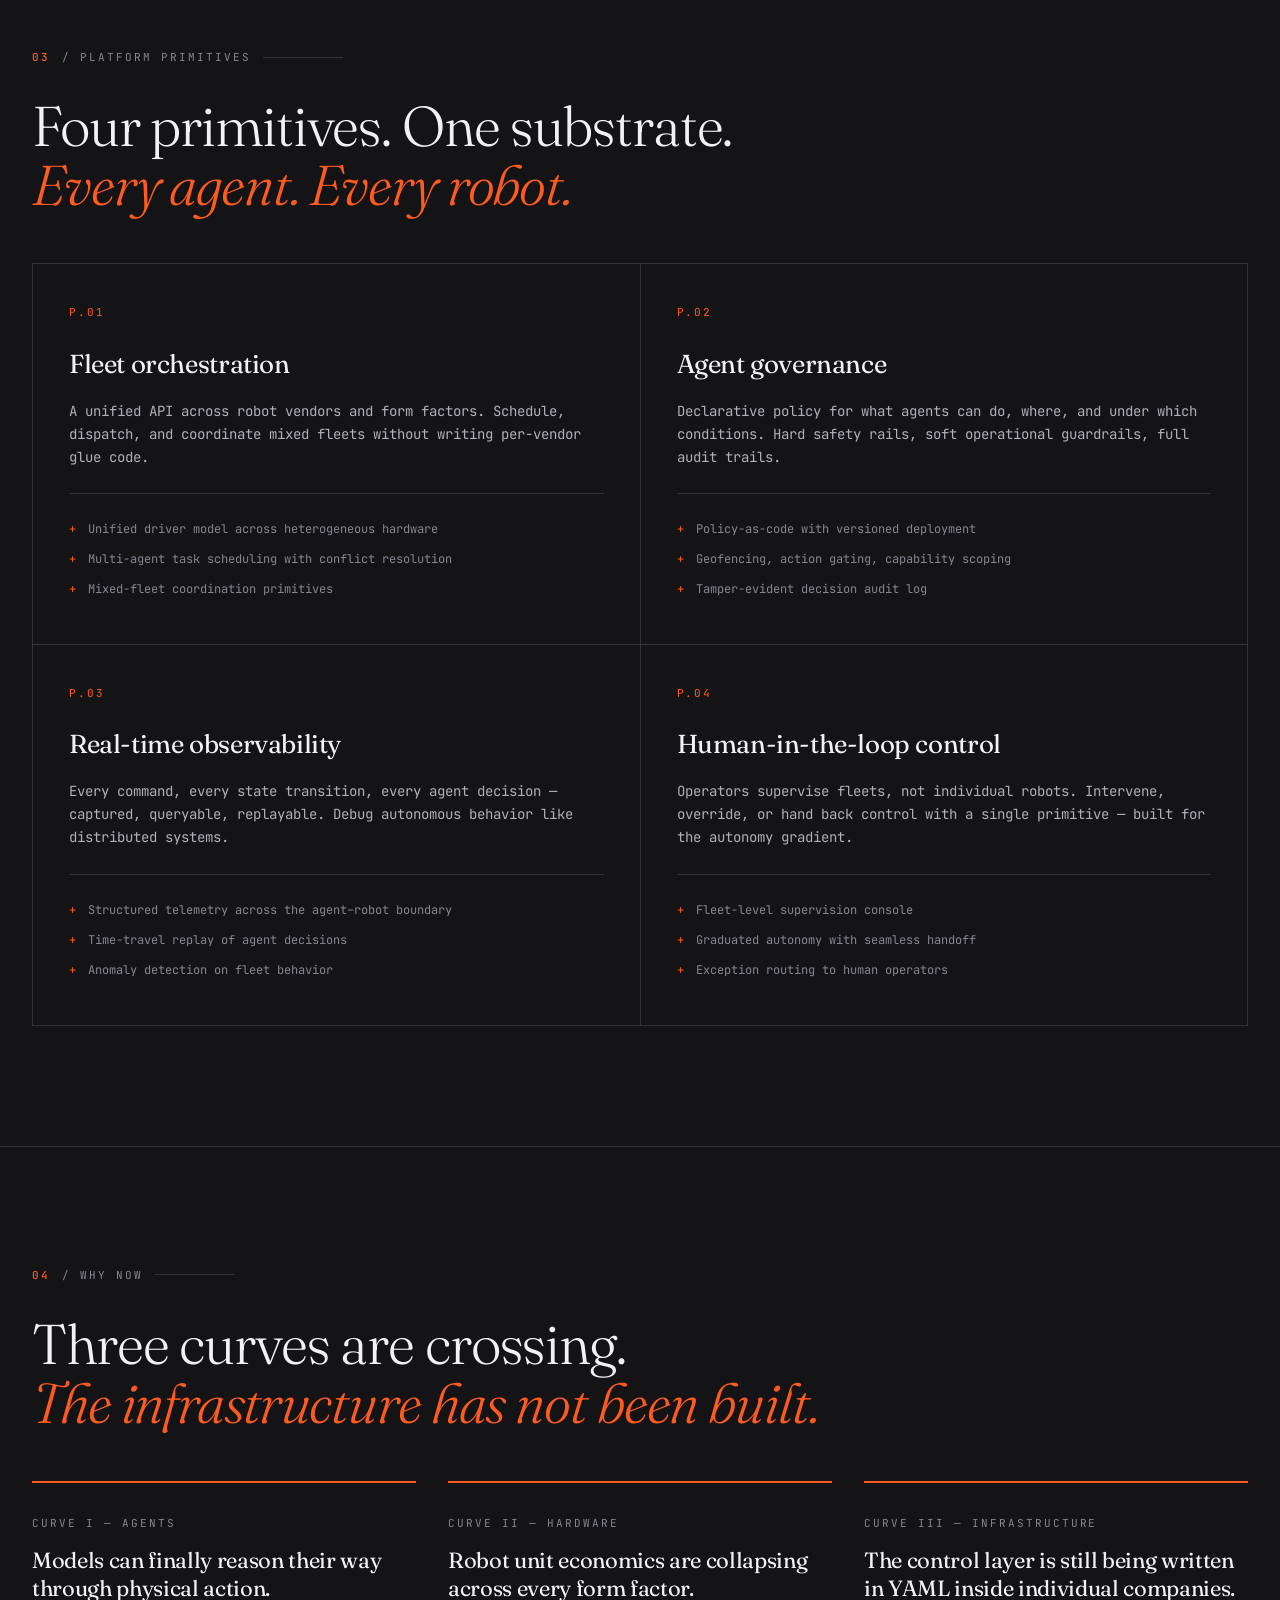
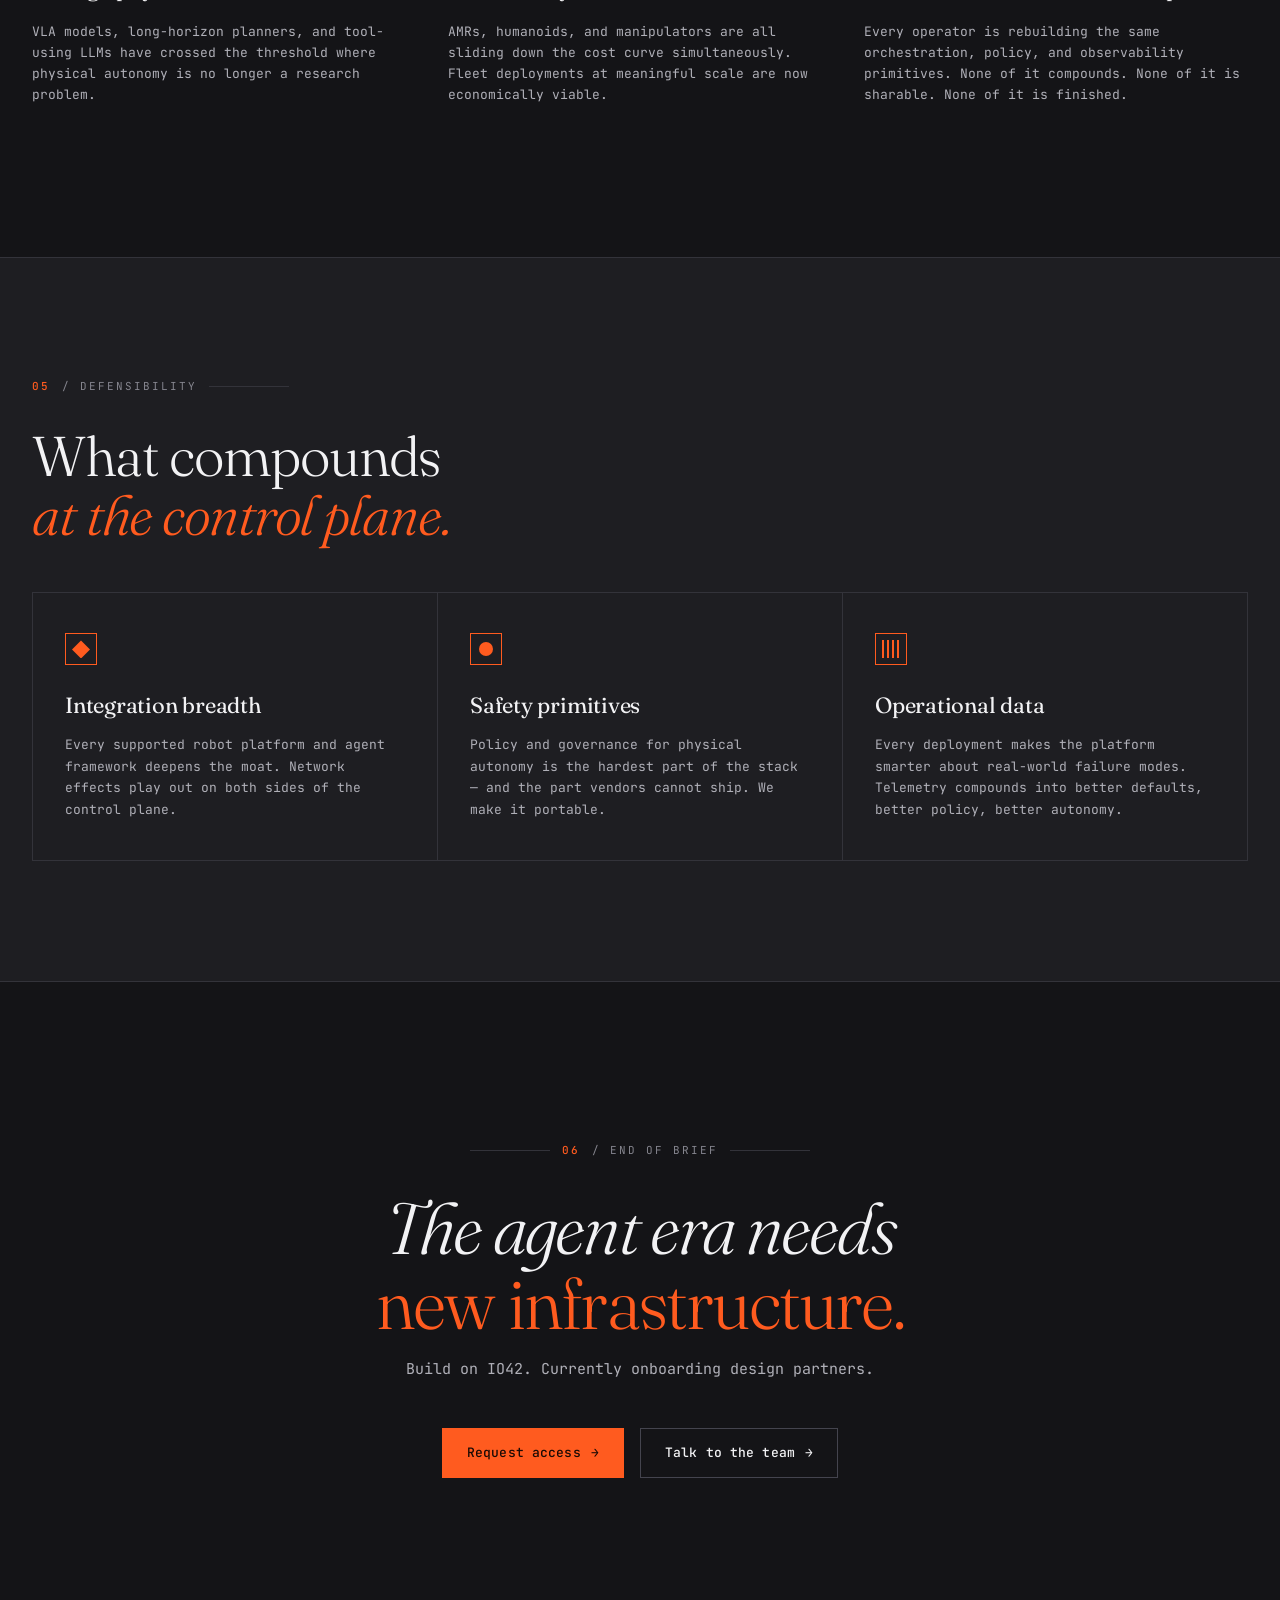
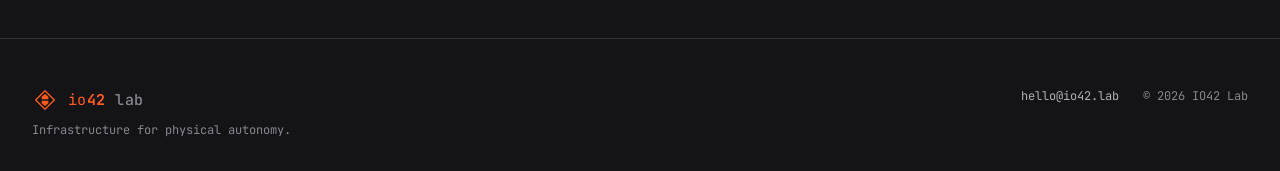
==== commit 4ce5dcfb: "Updated colors" ====
--- a/index.html
+++ b/index.html
@@ -6,20 +6,20 @@
 <meta name="color-scheme" content="dark">
 <title>IO42 Lab — Control plane for AI-agent-controlled robot fleets</title>
 <meta name="description" content="IO42 is the infrastructure that lets AI agents safely operate heterogeneous robot fleets in production. Orchestration, policy, observability, and human-in-the-loop control through a single API.">
-<link rel="icon" type="image/svg+xml" href="data:image/svg+xml,%3Csvg xmlns='http://www.w3.org/2000/svg' viewBox='-70 -70 140 140'%3E%3Crect x='-70' y='-70' width='140' height='140' fill='%230a0a0b'/%3E%3Cg stroke='%23ff5b1f' stroke-width='9' fill='none' stroke-linecap='round' stroke-linejoin='round'%3E%3Cpath d='M 0 -50 L 50 0 L 0 50 L -50 0 Z'/%3E%3C/g%3E%3Cg fill='%23ff5b1f'%3E%3Cpolygon points='-18,-18 0,-32 18,-18 18,-4 -18,-4'/%3E%3Cpolygon points='-18,4 18,4 18,18 0,32 -18,18'/%3E%3C/g%3E%3C/svg%3E">
+<link rel="icon" type="image/svg+xml" href="data:image/svg+xml,%3Csvg xmlns='http://www.w3.org/2000/svg' viewBox='-70 -70 140 140'%3E%3Crect x='-70' y='-70' width='140' height='140' fill='%23141417'/%3E%3Cg stroke='%23ff5b1f' stroke-width='9' fill='none' stroke-linecap='round' stroke-linejoin='round'%3E%3Cpath d='M 0 -50 L 50 0 L 0 50 L -50 0 Z'/%3E%3C/g%3E%3Cg fill='%23ff5b1f'%3E%3Cpolygon points='-18,-18 0,-32 18,-18 18,-4 -18,-4'/%3E%3Cpolygon points='-18,4 18,4 18,18 0,32 -18,18'/%3E%3C/g%3E%3C/svg%3E">
 <link rel="preconnect" href="https://fonts.googleapis.com">
 <link rel="preconnect" href="https://fonts.gstatic.com" crossorigin>
 <link href="https://fonts.googleapis.com/css2?family=JetBrains+Mono:wght@300;400;500;600&family=Fraunces:opsz,wght@9..144,300;9..144,400;9..144,500;9..144,600&display=swap" rel="stylesheet">
 <style>
   :root {
-    --bg: #0a0a0b;
-    --bg-elev: #131316;
-    --bg-card: #1a1a1e;
-    --line: #26262b;
-    --line-strong: #34343c;
-    --text: #ededef;
-    --text-dim: #a8a8b0;
-    --text-faint: #7c7c86;
+    --bg: #141417;
+    --bg-elev: #1e1e22;
+    --bg-card: #26262b;
+    --line: #33333a;
+    --line-strong: #44444e;
+    --text: #f2f2f4;
+    --text-dim: #b0b0b8;
+    --text-faint: #86868f;
     --accent: #ff5b1f;
     --accent-dim: #b8421a;
     --signal: #6ee7a8;
@@ -91,7 +91,7 @@
     top: 0; left: 0; right: 0;
     z-index: 100;
     backdrop-filter: blur(12px);
-    background: rgba(10, 10, 11, 0.7);
+    background: rgba(20, 20, 23, 0.72);
     border-bottom: 1px solid var(--line);
   }
   .nav-inner {
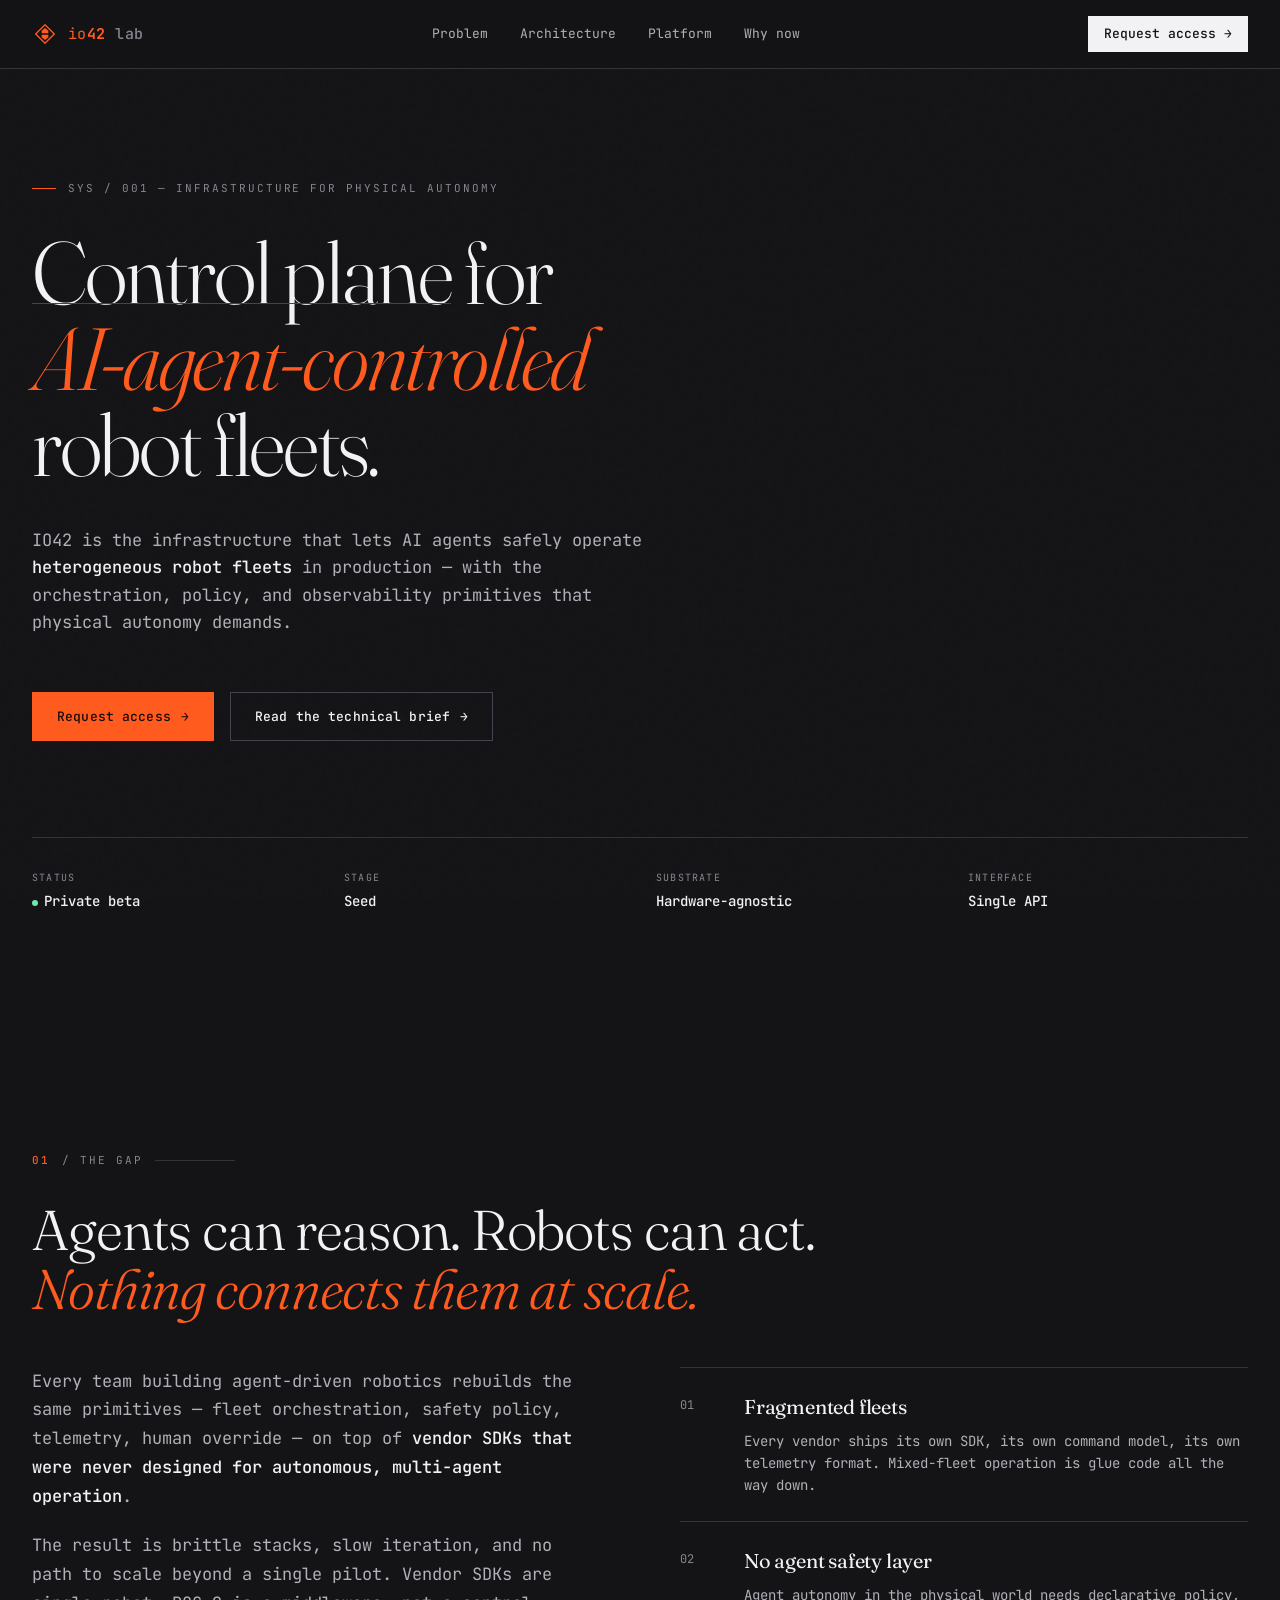
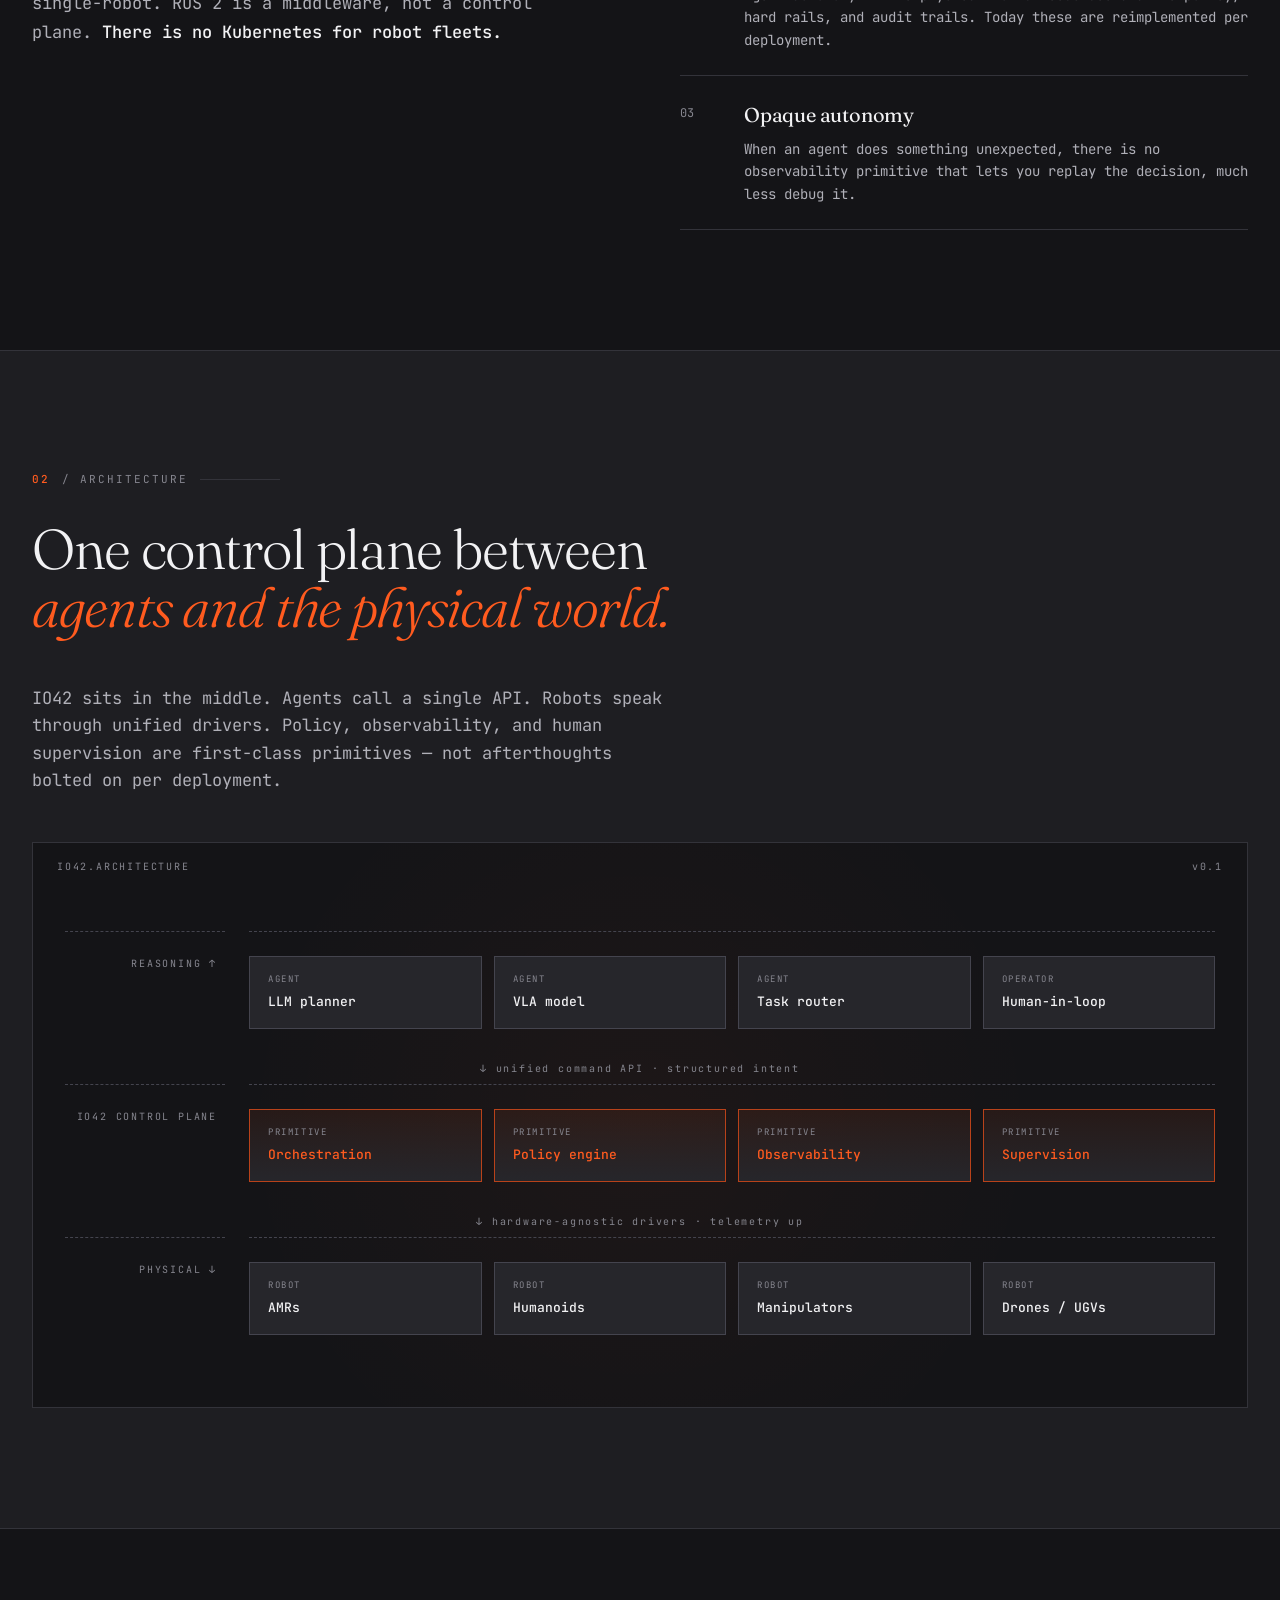
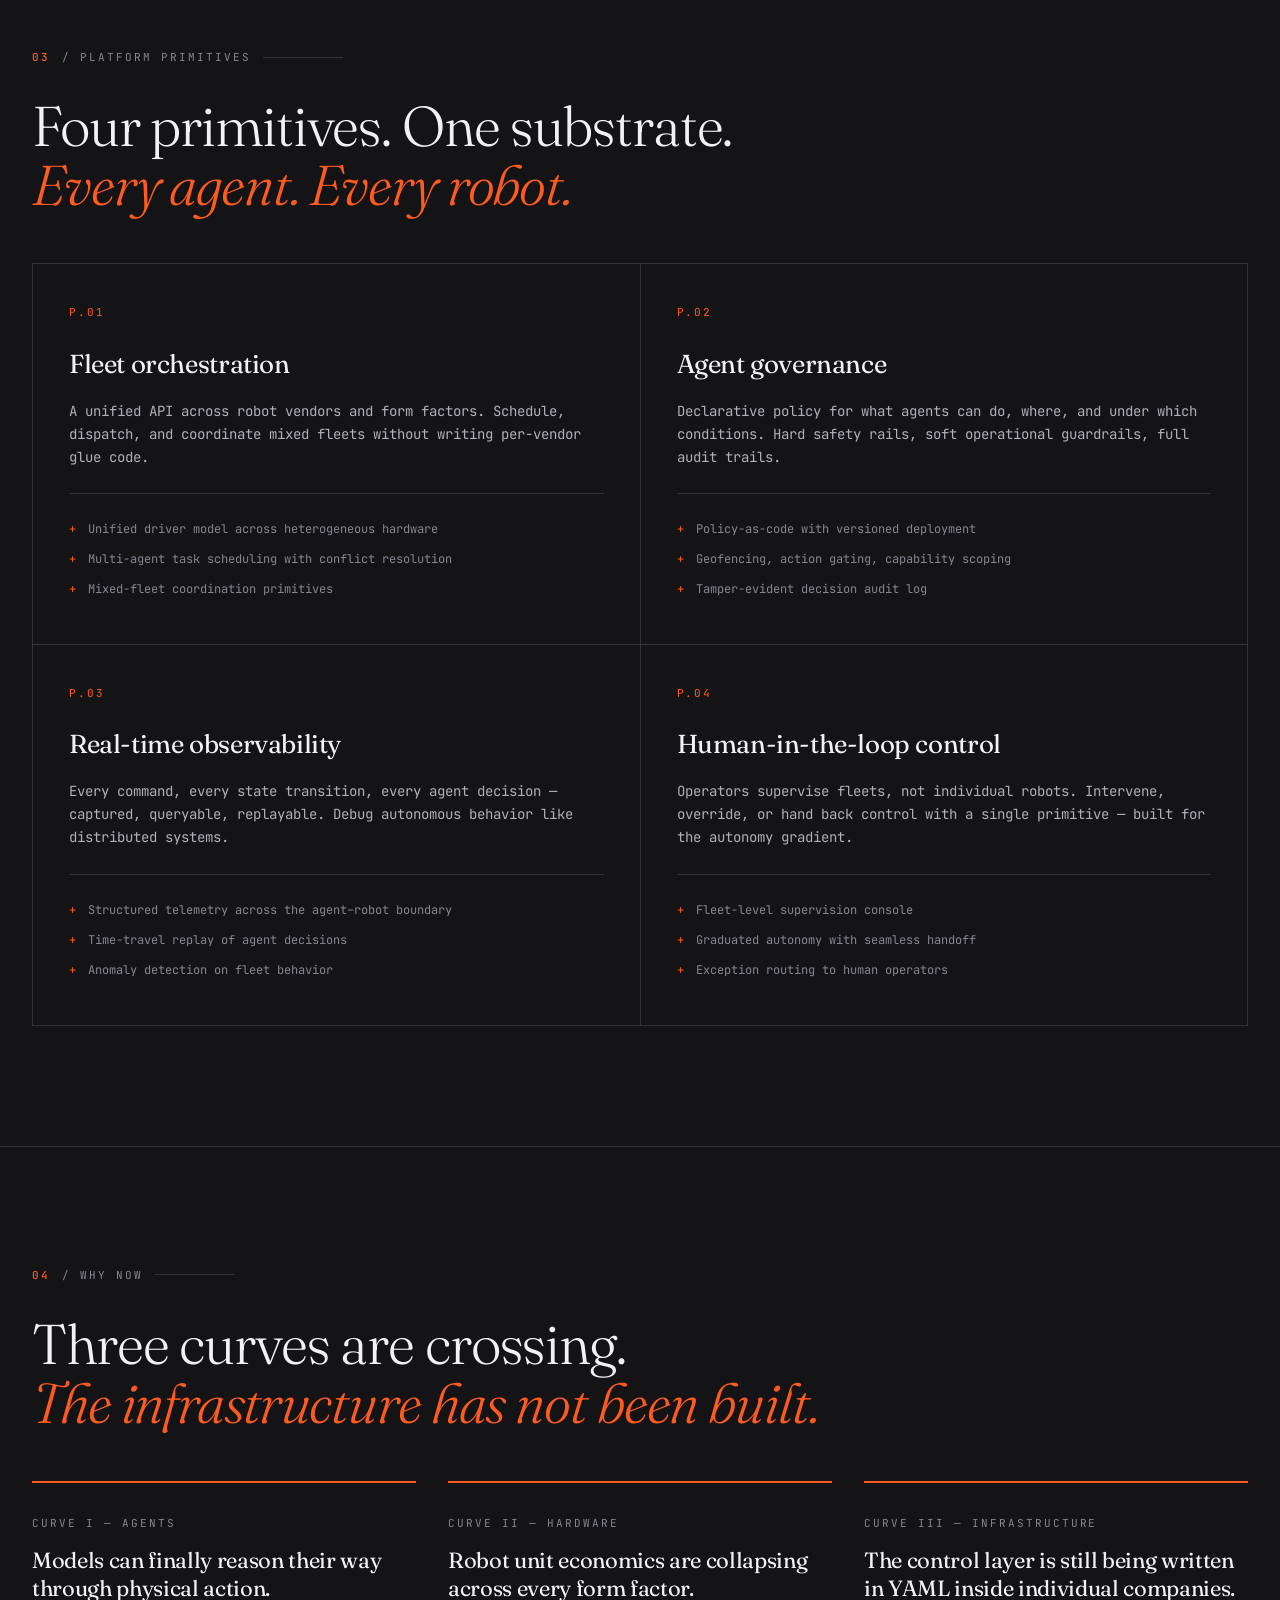
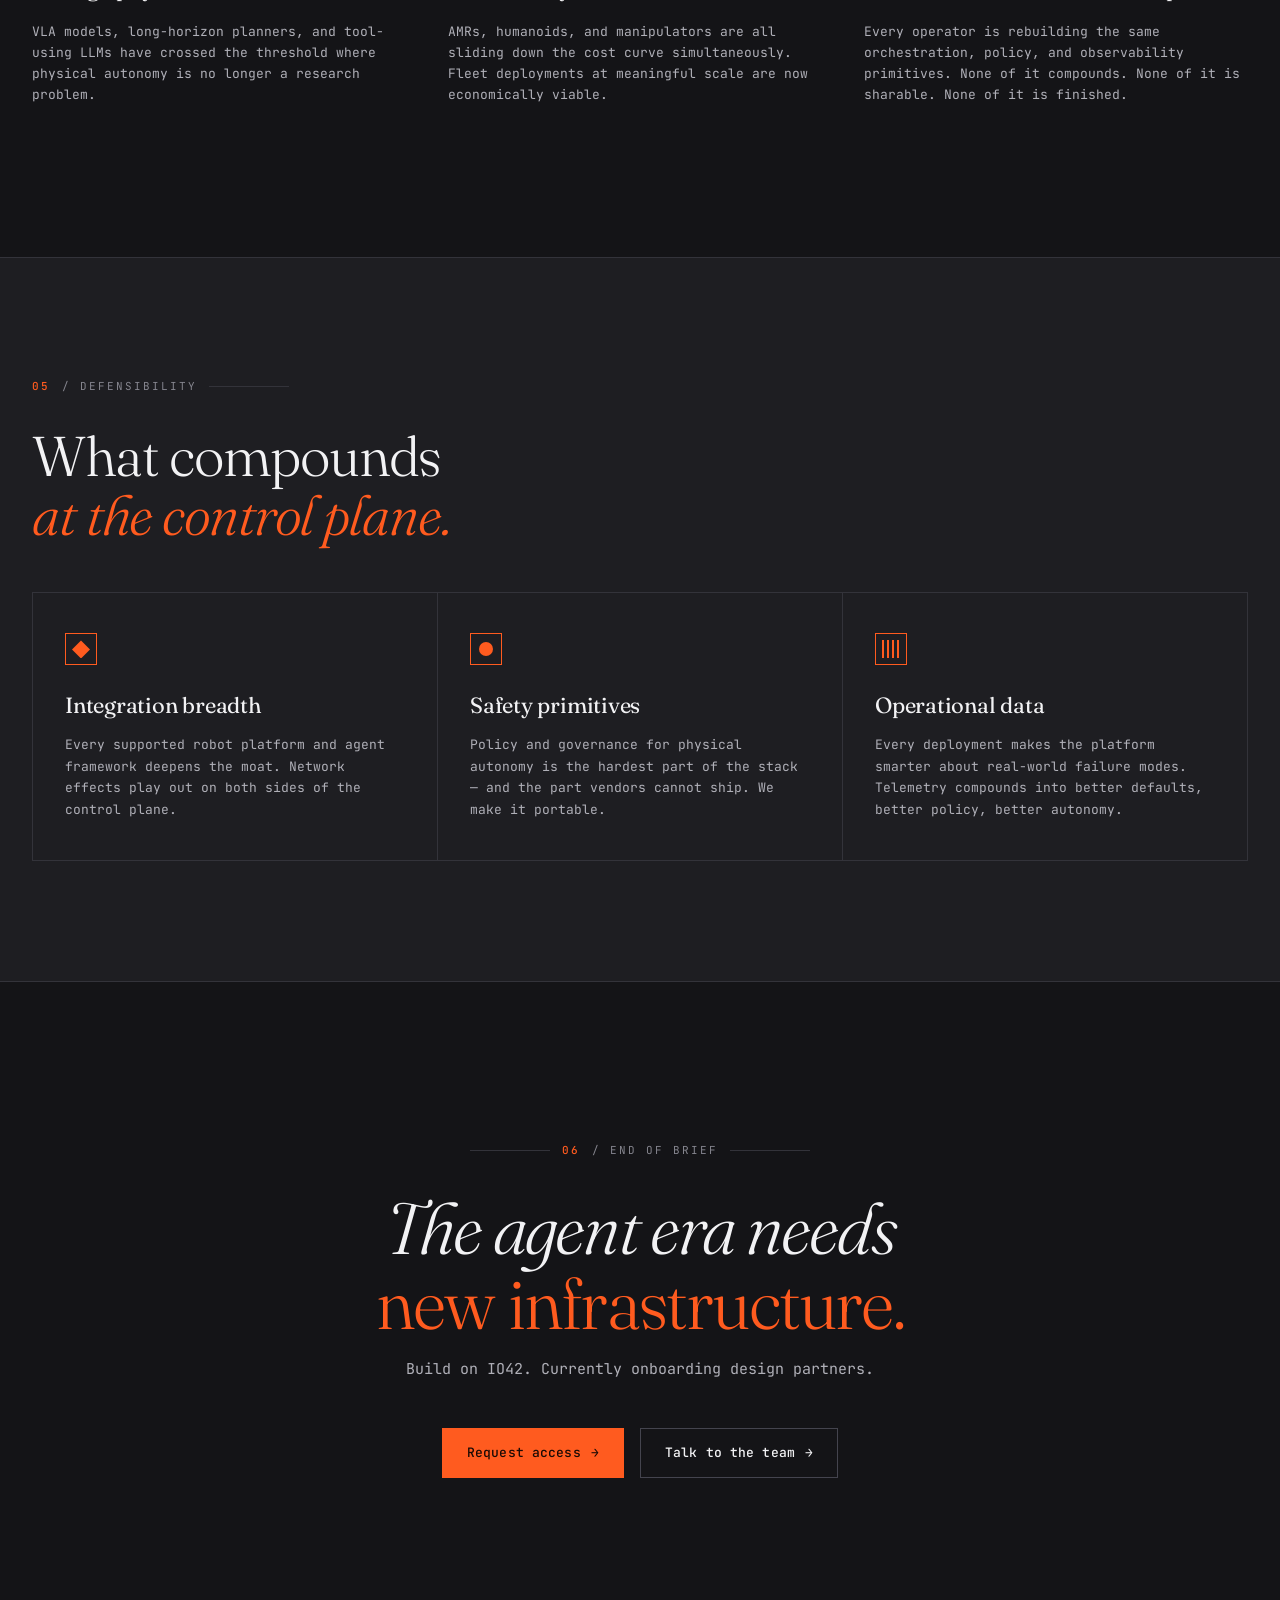
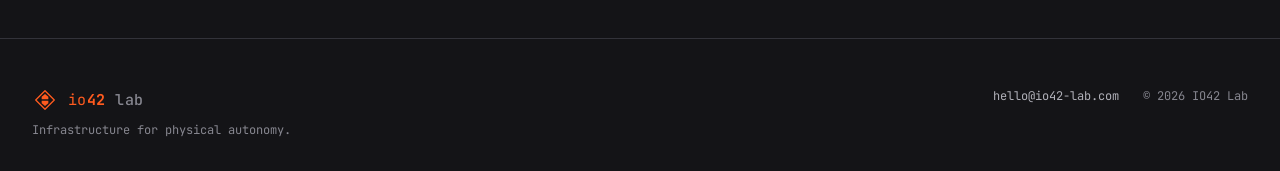
==== commit 7fcd2284: "Updated contact address" ====
--- a/index.html
+++ b/index.html
@@ -1033,8 +1033,8 @@
     </h2>
     <p class="cta-sub scroll-reveal">Build on IO42. Currently onboarding design partners.</p>
     <div class="cta-row scroll-reveal">
-      <a href="mailto:hello@io42.lab" class="btn btn-primary">Request access <span class="arrow">→</span></a>
-      <a href="mailto:hello@io42.lab" class="btn btn-ghost">Talk to the team <span class="arrow">→</span></a>
+      <a href="mailto:hello@io42-lab.com" class="btn btn-primary">Request access <span class="arrow">→</span></a>
+      <a href="mailto:hello@io42-lab.com" class="btn btn-ghost">Talk to the team <span class="arrow">→</span></a>
     </div>
   </div>
 </section>
@@ -1060,7 +1060,7 @@
         <div>Infrastructure for physical autonomy.</div>
       </div>
       <div class="footer-meta">
-        <a href="mailto:hello@io42.lab">hello@io42.lab</a>
+        <a href="mailto:hello@io42-lab.com">hello@io42-lab.com</a>
         <span>© 2026 IO42 Lab</span>
       </div>
     </div>
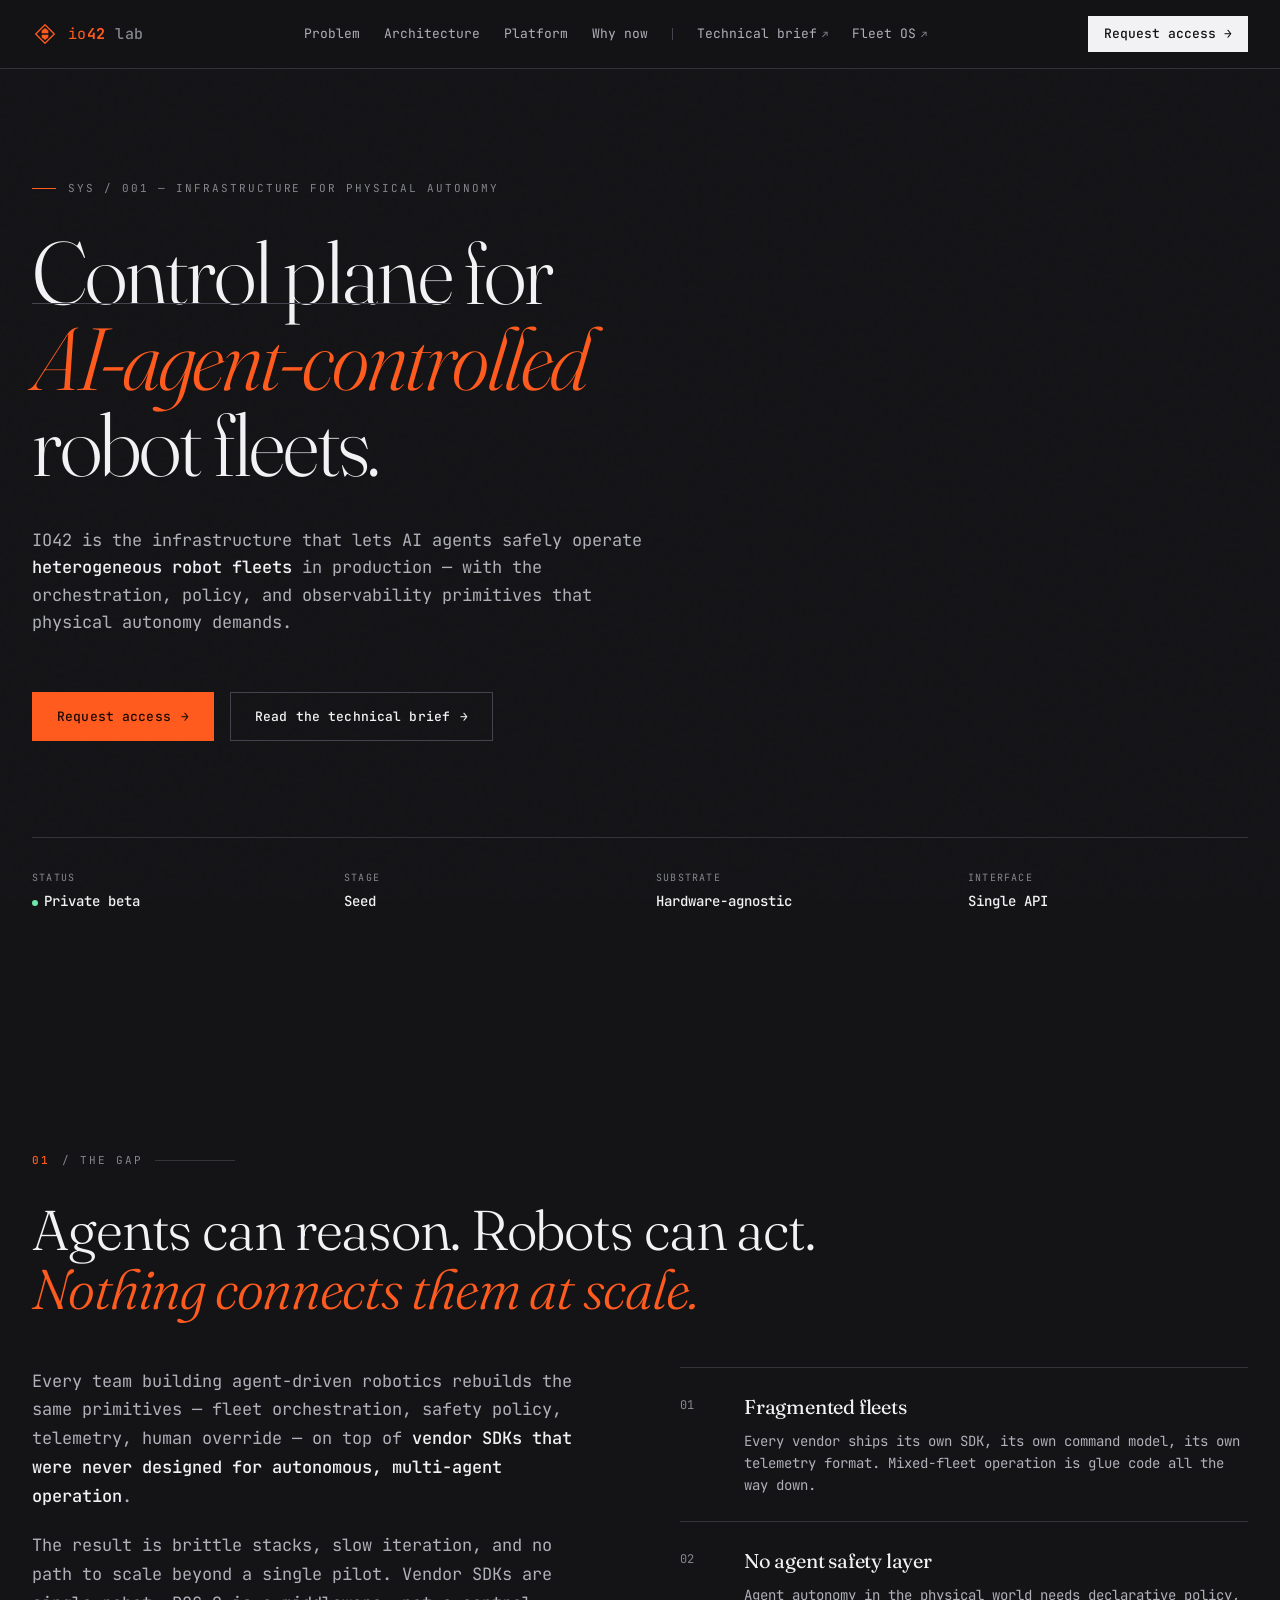
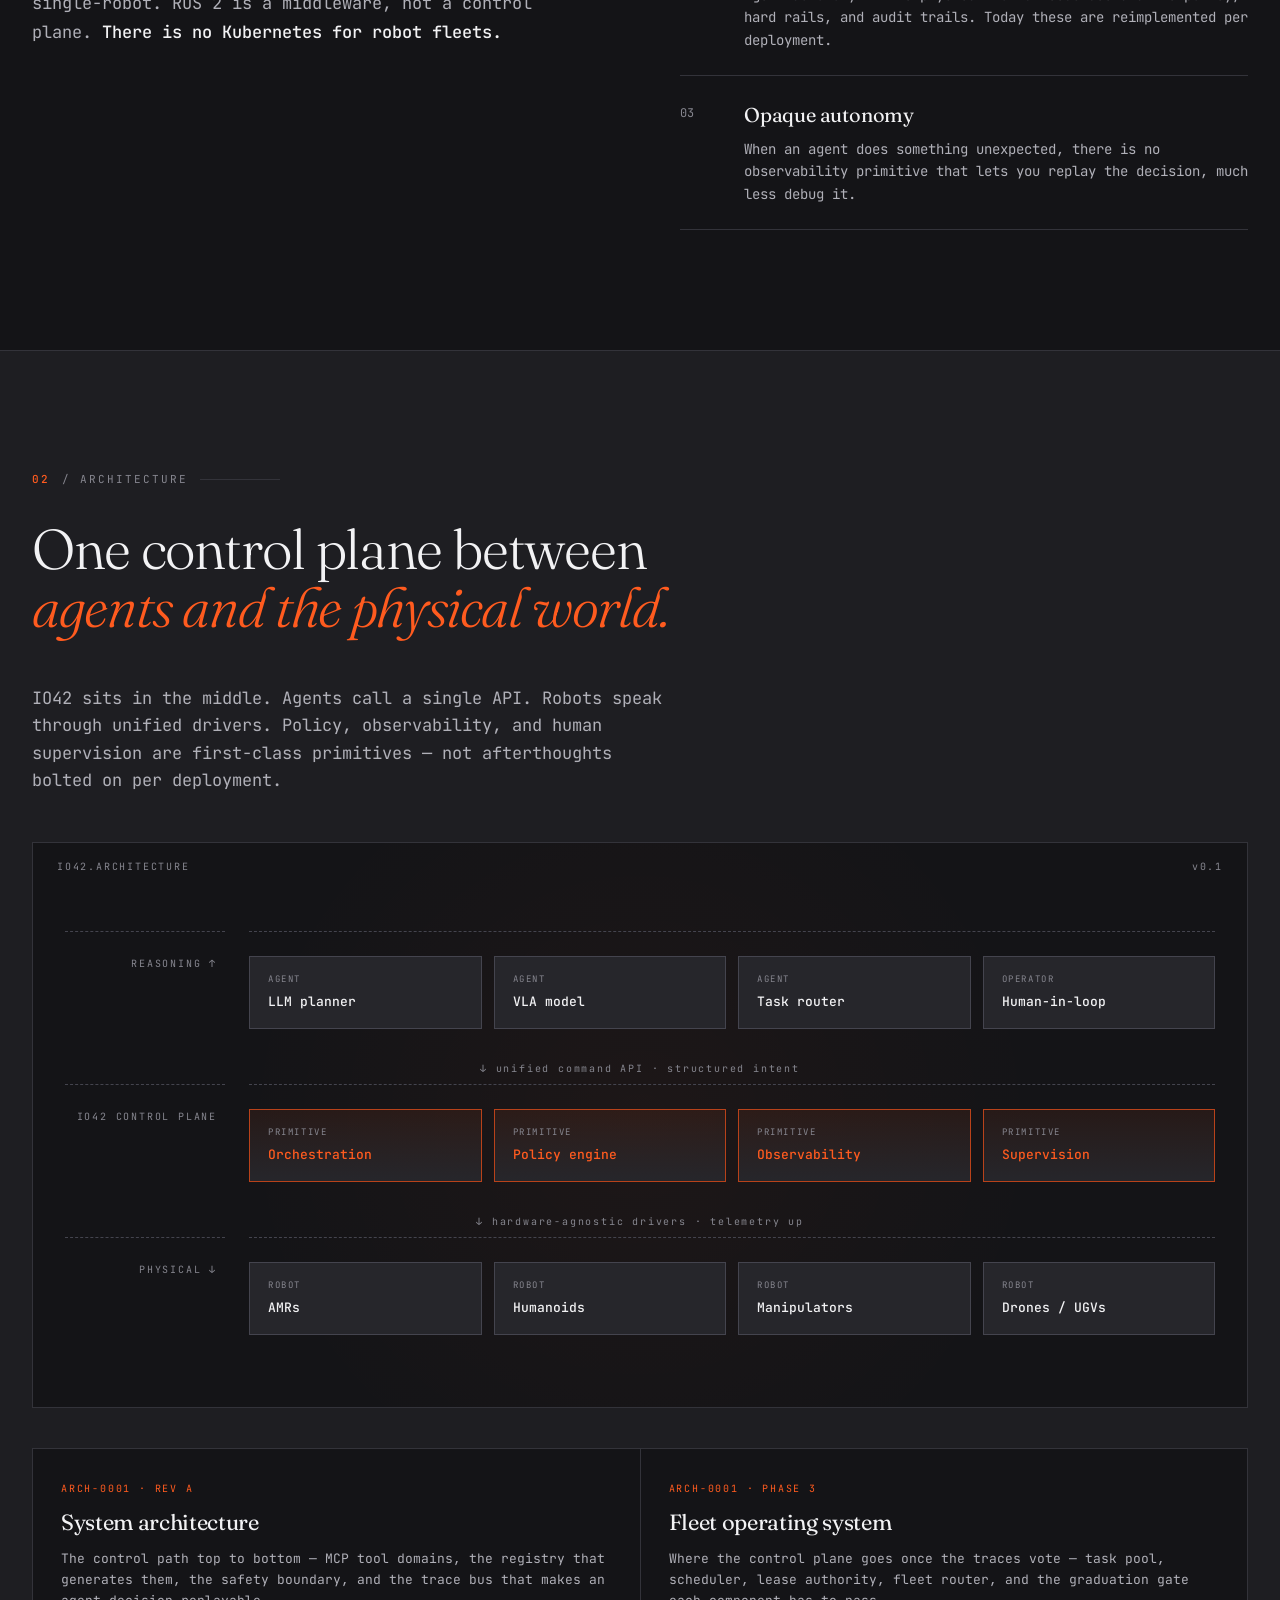
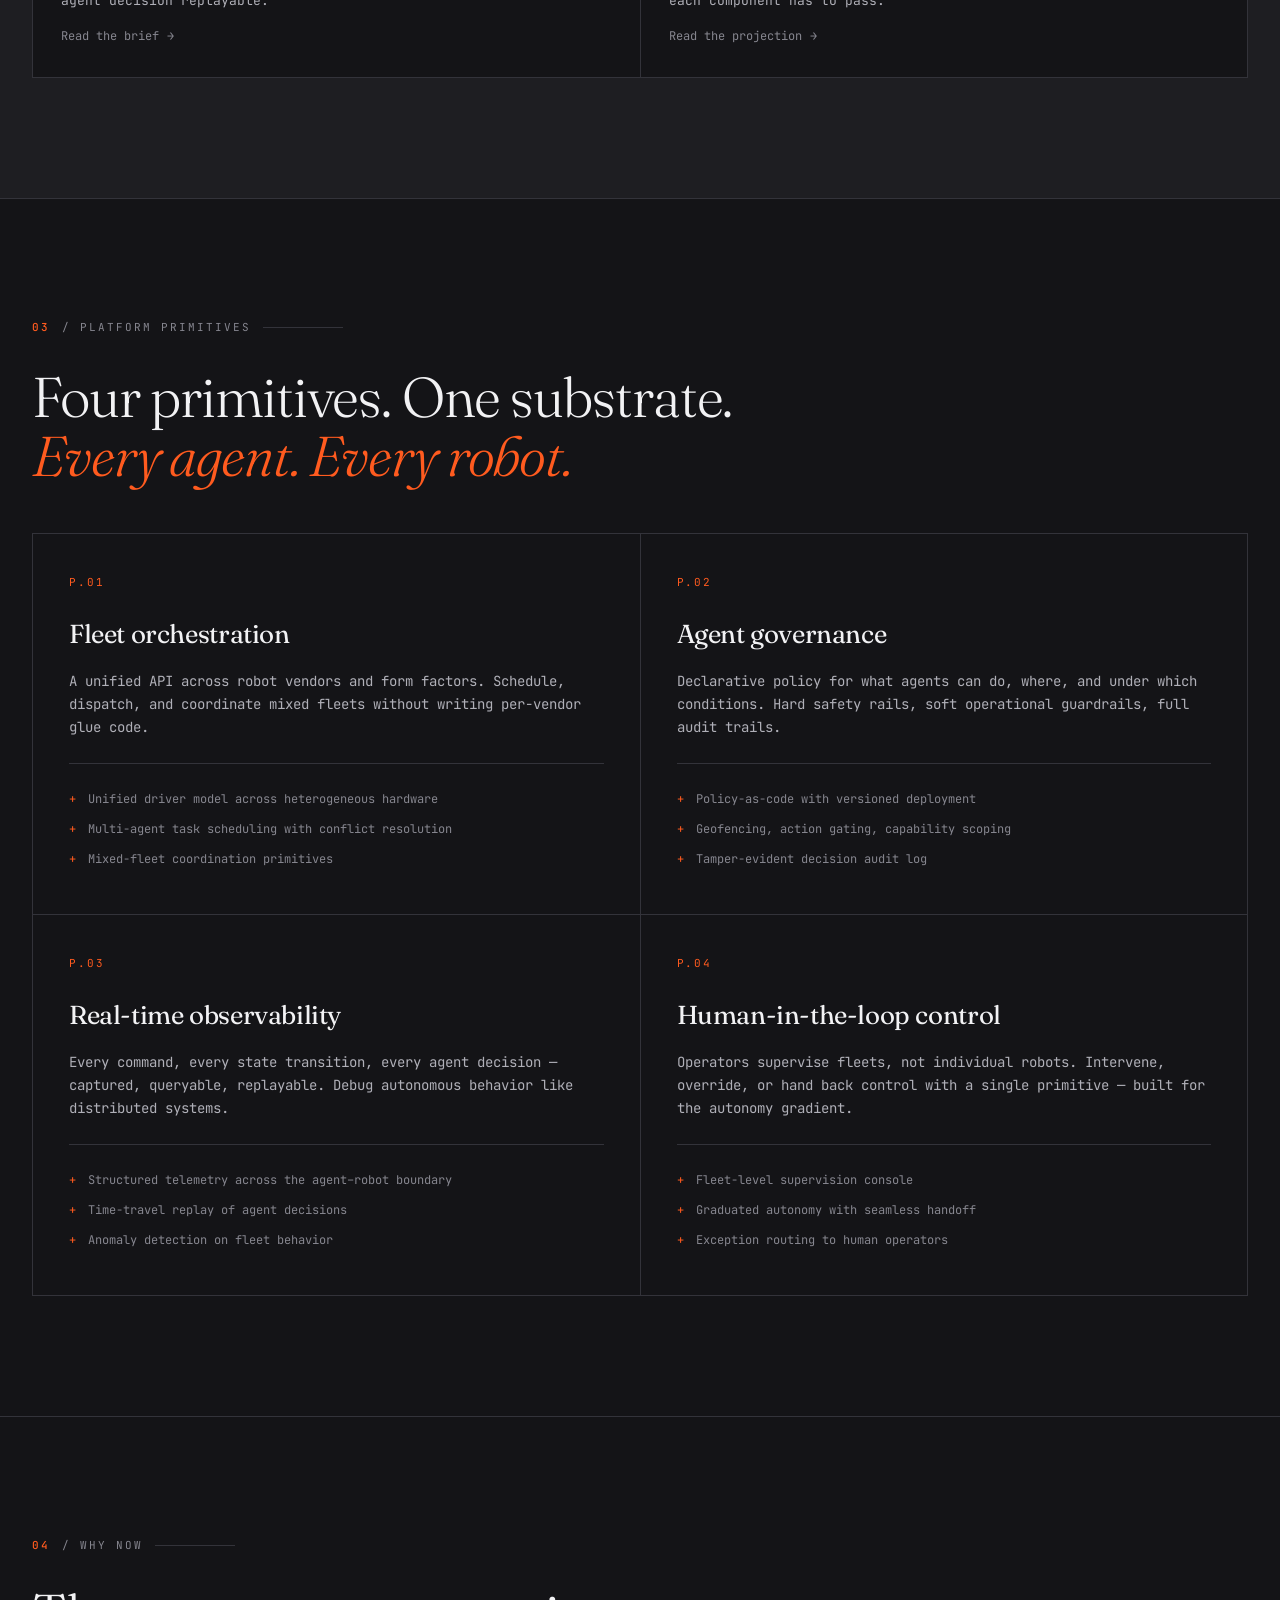
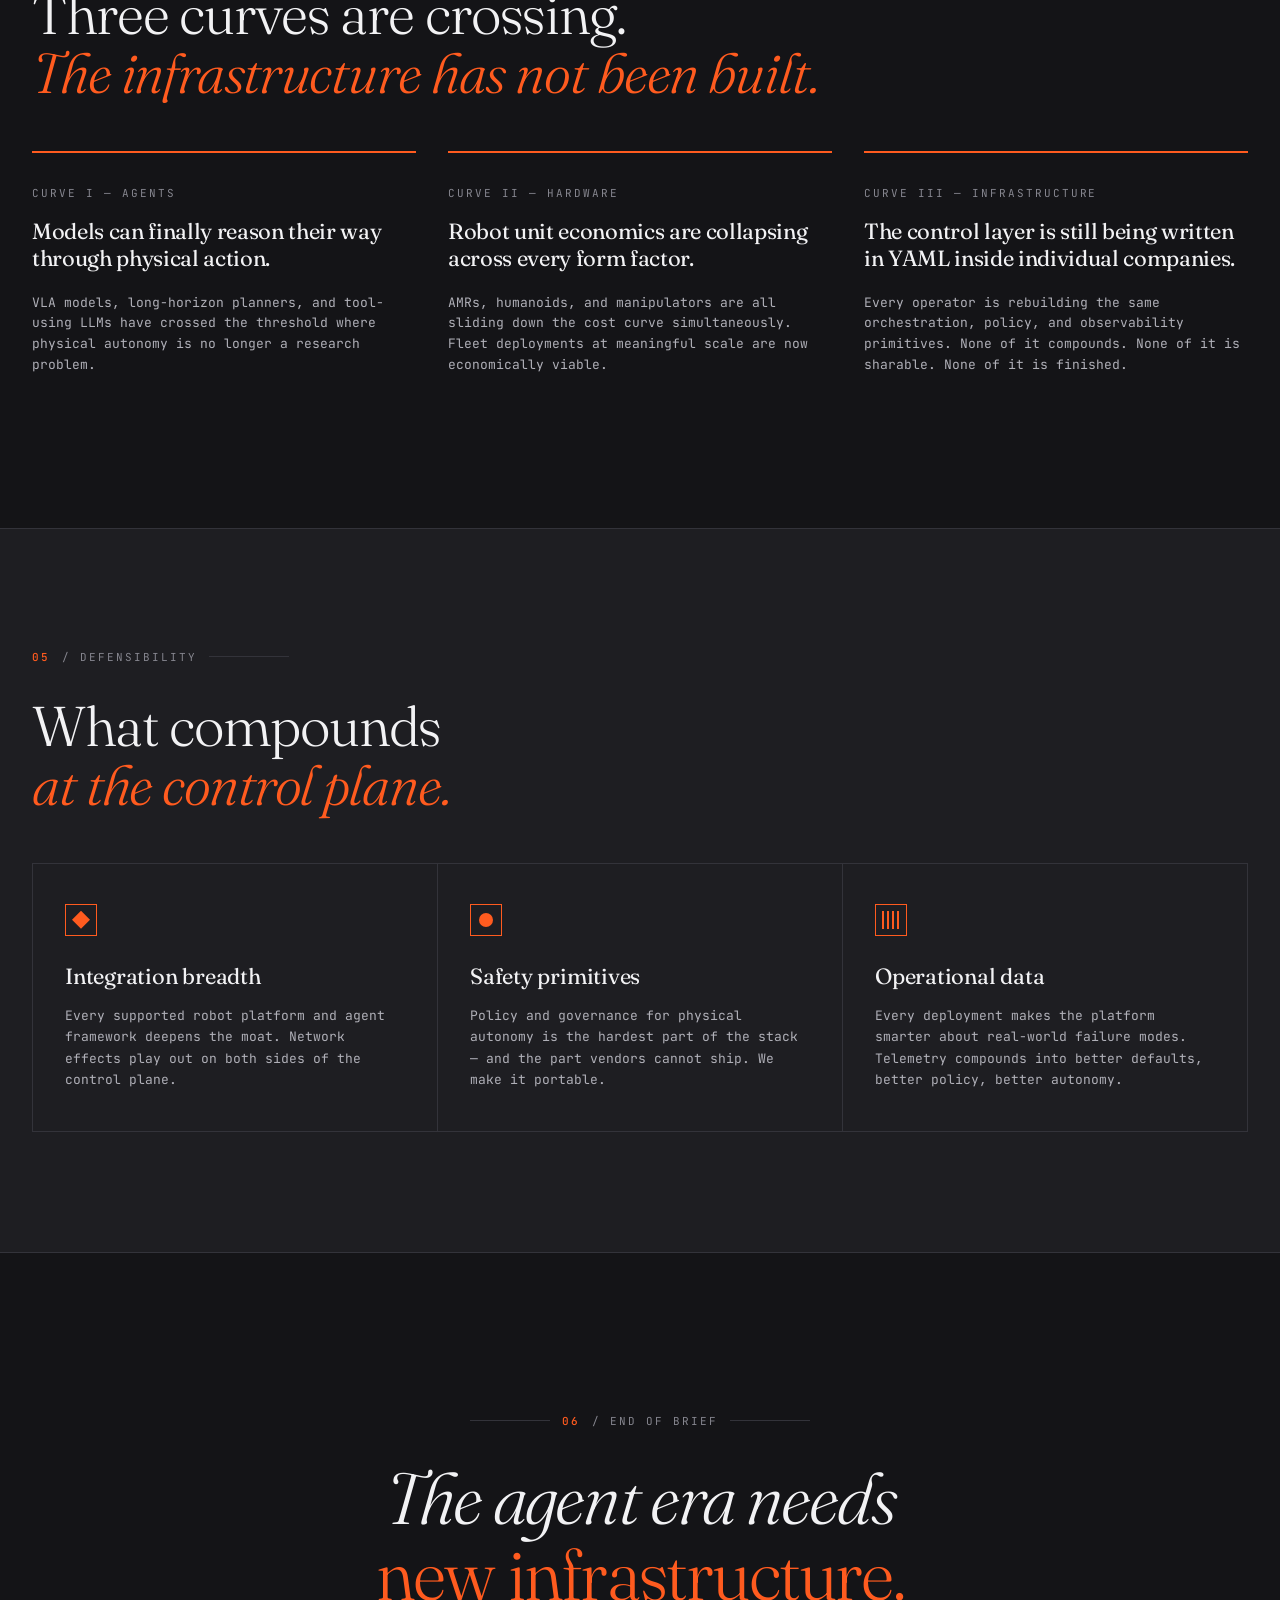
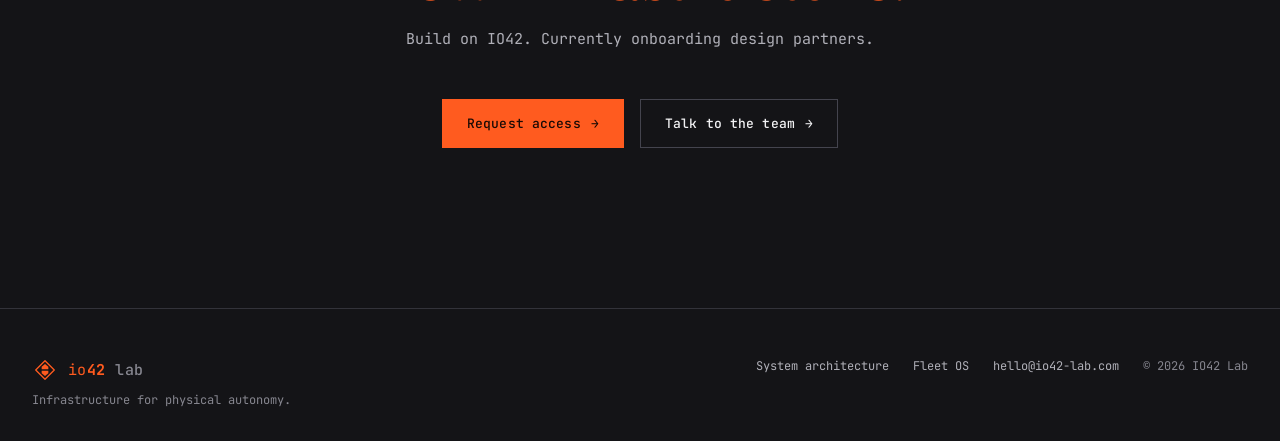
==== commit 2f05109d: "Added architecture draft and FleetOS description. Refactored stylesheets." ====
--- a/index.html
+++ b/index.html
@@ -9,695 +9,10 @@
 <link rel="icon" type="image/svg+xml" href="data:image/svg+xml,%3Csvg xmlns='http://www.w3.org/2000/svg' viewBox='-70 -70 140 140'%3E%3Crect x='-70' y='-70' width='140' height='140' fill='%23141417'/%3E%3Cg stroke='%23ff5b1f' stroke-width='9' fill='none' stroke-linecap='round' stroke-linejoin='round'%3E%3Cpath d='M 0 -50 L 50 0 L 0 50 L -50 0 Z'/%3E%3C/g%3E%3Cg fill='%23ff5b1f'%3E%3Cpolygon points='-18,-18 0,-32 18,-18 18,-4 -18,-4'/%3E%3Cpolygon points='-18,4 18,4 18,18 0,32 -18,18'/%3E%3C/g%3E%3C/svg%3E">
 <link rel="preconnect" href="https://fonts.googleapis.com">
 <link rel="preconnect" href="https://fonts.gstatic.com" crossorigin>
-<link href="https://fonts.googleapis.com/css2?family=JetBrains+Mono:wght@300;400;500;600&family=Fraunces:opsz,wght@9..144,300;9..144,400;9..144,500;9..144,600&display=swap" rel="stylesheet">
-<style>
-  :root {
-    --bg: #141417;
-    --bg-elev: #1e1e22;
-    --bg-card: #26262b;
-    --line: #33333a;
-    --line-strong: #44444e;
-    --text: #f2f2f4;
-    --text-dim: #b0b0b8;
-    --text-faint: #86868f;
-    --accent: #ff5b1f;
-    --accent-dim: #b8421a;
-    --signal: #6ee7a8;
-    --mono: 'JetBrains Mono', ui-monospace, 'SF Mono', Menlo, monospace;
-    --serif: 'Fraunces', Georgia, serif;
-  }
-
-  * { box-sizing: border-box; margin: 0; padding: 0; }
-
-  html {
-    scroll-behavior: smooth;
-    color-scheme: dark;
-    background: var(--bg);
-  }
-
-  body {
-    background: var(--bg);
-    color: var(--text);
-    font-family: var(--mono);
-    font-weight: 400;
-    line-height: 1.5;
-    -webkit-font-smoothing: antialiased;
-    overflow-x: hidden;
-    position: relative;
-  }
-
-  /* Every section gets an explicit dark background so force-dark
-     browser modes have nothing left to "guess" and invert. */
-  section {
-    background: var(--bg);
-  }
-
-  /* Grid background overlay */
-  body::before {
-    content: '';
-    position: fixed;
-    inset: 0;
-    background-image:
-      linear-gradient(rgba(255,255,255,0.015) 1px, transparent 1px),
-      linear-gradient(90deg, rgba(255,255,255,0.015) 1px, transparent 1px);
-    background-size: 48px 48px;
-    pointer-events: none;
-    z-index: 0;
-  }
-
-  /* Noise texture */
-  body::after {
-    content: '';
-    position: fixed;
-    inset: 0;
-    background-image: url("data:image/svg+xml,%3Csvg viewBox='0 0 200 200' xmlns='http://www.w3.org/2000/svg'%3E%3Cfilter id='n'%3E%3CfeTurbulence type='fractalNoise' baseFrequency='0.9' numOctaves='2'/%3E%3C/filter%3E%3Crect width='100%25' height='100%25' filter='url(%23n)' opacity='0.4'/%3E%3C/svg%3E");
-    opacity: 0.03;
-    pointer-events: none;
-    z-index: 1;
-    mix-blend-mode: overlay;
-  }
-
-  .wrap {
-    max-width: 1280px;
-    margin: 0 auto;
-    padding: 0 32px;
-    position: relative;
-    z-index: 2;
-  }
-
-  /* ============ NAV ============ */
-  nav {
-    position: fixed;
-    top: 0; left: 0; right: 0;
-    z-index: 100;
-    backdrop-filter: blur(12px);
-    background: rgba(20, 20, 23, 0.72);
-    border-bottom: 1px solid var(--line);
-  }
-  .nav-inner {
-    max-width: 1280px;
-    margin: 0 auto;
-    padding: 16px 32px;
-    display: flex;
-    align-items: center;
-    justify-content: space-between;
-  }
-  .logo {
-    display: flex;
-    align-items: center;
-    gap: 10px;
-    font-size: 15px;
-    letter-spacing: 0.03em;
-    text-transform: lowercase;
-    color: var(--accent);
-    text-decoration: none;
-  }
-  .logo .wm-io { font-weight: 400; }
-  .logo .wm-42 { font-weight: 700; }
-  .logo .wm-lab { font-weight: 500; color: var(--text-faint); }
-  .logo-mark {
-    width: 26px;
-    height: 26px;
-    display: block;
-    flex-shrink: 0;
-  }
-  .logo-mark svg {
-    width: 100%;
-    height: 100%;
-    display: block;
-  }
-  .nav-links {
-    display: flex;
-    gap: 32px;
-    font-size: 13px;
-    color: var(--text-dim);
-  }
-  .nav-links a {
-    color: inherit;
-    text-decoration: none;
-    transition: color 0.2s;
-  }
-  .nav-links a:hover { color: var(--text); }
-  .nav-cta {
-    font-size: 13px;
-    padding: 8px 16px;
-    background: var(--text);
-    color: var(--bg);
-    text-decoration: none;
-    font-weight: 500;
-    transition: opacity 0.2s;
-  }
-  .nav-cta:hover { opacity: 0.8; }
-
-  @media (max-width: 768px) {
-    .nav-links { display: none; }
-  }
-
-  /* ============ HERO ============ */
-  .hero {
-    padding: 180px 0 120px;
-    position: relative;
-  }
-  .hero-meta {
-    font-size: 11px;
-    color: var(--text-faint);
-    letter-spacing: 0.18em;
-    text-transform: uppercase;
-    margin-bottom: 32px;
-    display: flex;
-    align-items: center;
-    gap: 12px;
-  }
-  .hero-meta::before {
-    content: '';
-    width: 24px; height: 1px;
-    background: var(--accent);
-  }
-  .hero h1 {
-    font-family: var(--serif);
-    font-weight: 300;
-    font-size: clamp(40px, 7vw, 88px);
-    line-height: 0.98;
-    letter-spacing: -0.025em;
-    margin-bottom: 40px;
-    max-width: 980px;
-  }
-  .hero h1 .accent {
-    color: var(--accent);
-    font-style: italic;
-  }
-  .hero h1 .term {
-    position: relative;
-    display: inline-block;
-  }
-  .hero h1 .term::after {
-    content: '';
-    position: absolute;
-    left: 0; right: 0; bottom: 0.12em;
-    height: 1px;
-    background: var(--line-strong);
-  }
-  .hero-sub {
-    font-size: 17px;
-    line-height: 1.6;
-    color: var(--text-dim);
-    max-width: 640px;
-    margin-bottom: 56px;
-  }
-  .hero-sub strong { color: var(--text); font-weight: 500; }
-
-  .cta-row {
-    display: flex;
-    gap: 16px;
-    align-items: center;
-    flex-wrap: wrap;
-  }
-  .btn {
-    font-family: var(--mono);
-    font-size: 13px;
-    font-weight: 500;
-    padding: 14px 24px;
-    text-decoration: none;
-    display: inline-flex;
-    align-items: center;
-    gap: 10px;
-    transition: all 0.2s;
-    border: 1px solid transparent;
-    letter-spacing: 0.01em;
-  }
-  .btn-primary {
-    background: var(--accent);
-    color: #1a0a05;
-  }
-  .btn-primary:hover {
-    background: #ff6f3a;
-    transform: translateY(-1px);
-  }
-  .btn-ghost {
-    color: var(--text);
-    border-color: var(--line-strong);
-  }
-  .btn-ghost:hover {
-    border-color: var(--text-dim);
-    background: var(--bg-elev);
-  }
-  .btn .arrow {
-    transition: transform 0.2s;
-  }
-  .btn:hover .arrow { transform: translateX(3px); }
-
-  /* Hero status indicator */
-  .status-strip {
-    margin-top: 96px;
-    padding-top: 32px;
-    border-top: 1px solid var(--line);
-    display: grid;
-    grid-template-columns: repeat(4, 1fr);
-    gap: 32px;
-    font-size: 12px;
-  }
-  .status-cell {
-    display: flex;
-    flex-direction: column;
-    gap: 6px;
-  }
-  .status-label {
-    color: var(--text-faint);
-    text-transform: uppercase;
-    letter-spacing: 0.12em;
-    font-size: 10px;
-  }
-  .status-value {
-    color: var(--text);
-    font-size: 14px;
-    font-weight: 500;
-  }
-  .status-value .dot {
-    display: inline-block;
-    width: 6px; height: 6px;
-    background: var(--signal);
-    border-radius: 50%;
-    margin-right: 6px;
-    animation: pulse 2s ease-in-out infinite;
-  }
-  @keyframes pulse {
-    0%, 100% { opacity: 1; }
-    50% { opacity: 0.4; }
-  }
-  @media (max-width: 768px) {
-    .status-strip { grid-template-columns: repeat(2, 1fr); }
-    .hero { padding: 140px 0 80px; }
-  }
-
-  /* ============ SECTION HEADERS ============ */
-  section {
-    padding: 120px 0;
-    position: relative;
-  }
-  .section-marker {
-    font-size: 11px;
-    color: var(--text-faint);
-    letter-spacing: 0.18em;
-    text-transform: uppercase;
-    margin-bottom: 32px;
-    display: flex;
-    align-items: center;
-    gap: 12px;
-  }
-  .section-marker .num {
-    color: var(--accent);
-    font-weight: 500;
-  }
-  .section-marker .bar {
-    flex: 1;
-    height: 1px;
-    background: var(--line);
-    max-width: 80px;
-  }
-  .section-title {
-    font-family: var(--serif);
-    font-weight: 300;
-    font-size: clamp(32px, 4.5vw, 56px);
-    line-height: 1.05;
-    letter-spacing: -0.02em;
-    margin-bottom: 48px;
-    max-width: 880px;
-  }
-  .section-title em {
-    color: var(--accent);
-    font-style: italic;
-  }
-
-  /* ============ PROBLEM ============ */
-  .problem-grid {
-    display: grid;
-    grid-template-columns: 1fr 1fr;
-    gap: 80px;
-    align-items: start;
-  }
-  .problem-prose p {
-    font-size: 17px;
-    line-height: 1.7;
-    color: var(--text-dim);
-    margin-bottom: 20px;
-  }
-  .problem-prose strong { color: var(--text); font-weight: 500; }
-  .problem-list {
-    list-style: none;
-    border-top: 1px solid var(--line);
-  }
-  .problem-list li {
-    padding: 24px 0;
-    border-bottom: 1px solid var(--line);
-    display: grid;
-    grid-template-columns: 40px 1fr;
-    gap: 24px;
-    align-items: start;
-  }
-  .problem-list .idx {
-    font-size: 12px;
-    color: var(--text-faint);
-    padding-top: 4px;
-  }
-  .problem-list h4 {
-    font-family: var(--serif);
-    font-weight: 400;
-    font-size: 20px;
-    margin-bottom: 8px;
-    letter-spacing: -0.01em;
-  }
-  .problem-list p {
-    font-size: 14px;
-    color: var(--text-dim);
-    line-height: 1.6;
-  }
-  @media (max-width: 900px) {
-    .problem-grid { grid-template-columns: 1fr; gap: 48px; }
-  }
-
-  /* ============ ARCHITECTURE ============ */
-  .arch-section {
-    background: var(--bg-elev);
-    border-top: 1px solid var(--line);
-    border-bottom: 1px solid var(--line);
-  }
-  .arch-diagram {
-    margin-top: 48px;
-    padding: 48px 32px;
-    border: 1px solid var(--line);
-    background:
-      radial-gradient(circle at 50% 50%, rgba(255,91,31,0.04) 0%, transparent 60%),
-      var(--bg);
-    position: relative;
-    overflow: hidden;
-  }
-  .arch-diagram::before {
-    content: 'IO42.ARCHITECTURE';
-    position: absolute;
-    top: 16px; left: 24px;
-    font-size: 10px;
-    color: var(--text-faint);
-    letter-spacing: 0.18em;
-  }
-  .arch-diagram::after {
-    content: 'v0.1';
-    position: absolute;
-    top: 16px; right: 24px;
-    font-size: 10px;
-    color: var(--text-faint);
-    letter-spacing: 0.18em;
-  }
-
-  .arch-grid {
-    display: grid;
-    grid-template-rows: auto auto auto;
-    gap: 0;
-    margin-top: 40px;
-  }
-  .arch-row {
-    display: grid;
-    grid-template-columns: 160px 1fr;
-    gap: 24px;
-    align-items: stretch;
-  }
-  .arch-label {
-    font-size: 10px;
-    color: var(--text-faint);
-    letter-spacing: 0.18em;
-    text-transform: uppercase;
-    padding-top: 24px;
-    border-top: 1px dashed var(--line-strong);
-    text-align: right;
-    padding-right: 8px;
-  }
-  .arch-tier {
-    border-top: 1px dashed var(--line-strong);
-    padding: 24px 0;
-    display: flex;
-    gap: 12px;
-    flex-wrap: wrap;
-  }
-  .arch-node {
-    flex: 1;
-    min-width: 140px;
-    padding: 16px 18px;
-    background: var(--bg-card);
-    border: 1px solid var(--line-strong);
-    font-size: 12px;
-  }
-  .arch-node .node-type {
-    color: var(--text-faint);
-    font-size: 9px;
-    letter-spacing: 0.18em;
-    text-transform: uppercase;
-    margin-bottom: 6px;
-  }
-  .arch-node .node-name {
-    color: var(--text);
-    font-weight: 500;
-    font-size: 13px;
-  }
-  .arch-tier.core .arch-node {
-    background: linear-gradient(180deg, rgba(255,91,31,0.08) 0%, var(--bg-card) 100%);
-    border-color: var(--accent-dim);
-  }
-  .arch-tier.core .arch-node .node-name {
-    color: var(--accent);
-  }
-  .arch-flow {
-    text-align: center;
-    color: var(--text-faint);
-    font-size: 10px;
-    letter-spacing: 0.18em;
-    padding: 8px 0;
-    grid-column: 1 / -1;
-  }
-  @media (max-width: 768px) {
-    .arch-row { grid-template-columns: 1fr; }
-    .arch-label { text-align: left; padding-right: 0; padding-top: 16px; }
-    .arch-tier { padding: 16px 0; }
-    .arch-node { min-width: 100%; }
-  }
-
-  /* ============ PILLARS ============ */
-  .pillars {
-    display: grid;
-    grid-template-columns: repeat(2, 1fr);
-    gap: 1px;
-    background: var(--line);
-    border: 1px solid var(--line);
-    margin-top: 48px;
-  }
-  .pillar {
-    background: var(--bg);
-    padding: 40px 36px;
-    position: relative;
-    transition: background 0.3s;
-  }
-  .pillar:hover { background: var(--bg-elev); }
-  .pillar-num {
-    font-size: 11px;
-    color: var(--accent);
-    letter-spacing: 0.18em;
-    margin-bottom: 24px;
-  }
-  .pillar-title {
-    font-family: var(--serif);
-    font-weight: 400;
-    font-size: 26px;
-    margin-bottom: 16px;
-    letter-spacing: -0.015em;
-  }
-  .pillar-desc {
-    font-size: 14px;
-    line-height: 1.65;
-    color: var(--text-dim);
-    margin-bottom: 24px;
-  }
-  .pillar-spec {
-    list-style: none;
-    border-top: 1px solid var(--line);
-    padding-top: 20px;
-  }
-  .pillar-spec li {
-    font-size: 12px;
-    color: var(--text-faint);
-    padding: 6px 0;
-    display: flex;
-    gap: 12px;
-  }
-  .pillar-spec li::before {
-    content: '+';
-    color: var(--accent);
-  }
-  @media (max-width: 768px) {
-    .pillars { grid-template-columns: 1fr; }
-  }
-
-  /* ============ WHY NOW ============ */
-  .why-now {
-    border-top: 1px solid var(--line);
-  }
-  .curves {
-    display: grid;
-    grid-template-columns: repeat(3, 1fr);
-    gap: 32px;
-    margin-top: 48px;
-  }
-  .curve {
-    padding: 32px 0;
-    border-top: 2px solid var(--accent);
-  }
-  .curve-name {
-    font-size: 11px;
-    color: var(--text-faint);
-    letter-spacing: 0.18em;
-    text-transform: uppercase;
-    margin-bottom: 16px;
-  }
-  .curve-claim {
-    font-family: var(--serif);
-    font-weight: 400;
-    font-size: 22px;
-    line-height: 1.25;
-    letter-spacing: -0.015em;
-    margin-bottom: 20px;
-  }
-  .curve-detail {
-    font-size: 13px;
-    color: var(--text-dim);
-    line-height: 1.6;
-  }
-  @media (max-width: 900px) {
-    .curves { grid-template-columns: 1fr; }
-  }
-
-  /* ============ MOAT ============ */
-  .moat-section {
-    background: var(--bg-elev);
-    border-top: 1px solid var(--line);
-    border-bottom: 1px solid var(--line);
-  }
-  .moat-grid {
-    display: grid;
-    grid-template-columns: repeat(3, 1fr);
-    gap: 1px;
-    background: var(--line);
-    border: 1px solid var(--line);
-    margin-top: 48px;
-  }
-  .moat-cell {
-    background: var(--bg-elev);
-    padding: 40px 32px;
-  }
-  .moat-icon {
-    width: 32px; height: 32px;
-    border: 1px solid var(--accent);
-    margin-bottom: 24px;
-    position: relative;
-  }
-  .moat-cell:nth-child(1) .moat-icon::before {
-    content: ''; position: absolute; inset: 6px;
-    background: var(--accent); clip-path: polygon(50% 0, 100% 50%, 50% 100%, 0 50%);
-  }
-  .moat-cell:nth-child(2) .moat-icon::before {
-    content: ''; position: absolute; inset: 8px;
-    background: var(--accent); border-radius: 50%;
-  }
-  .moat-cell:nth-child(3) .moat-icon::before {
-    content: ''; position: absolute; inset: 6px;
-    background: repeating-linear-gradient(90deg, var(--accent) 0 2px, transparent 2px 5px);
-  }
-  .moat-title {
-    font-family: var(--serif);
-    font-size: 22px;
-    font-weight: 400;
-    margin-bottom: 12px;
-    letter-spacing: -0.01em;
-  }
-  .moat-desc {
-    font-size: 13px;
-    color: var(--text-dim);
-    line-height: 1.65;
-  }
-  @media (max-width: 768px) {
-    .moat-grid { grid-template-columns: 1fr; }
-  }
-
-  /* ============ CTA ============ */
-  .cta-section {
-    text-align: center;
-    padding: 160px 0;
-  }
-  .cta-headline {
-    font-family: var(--serif);
-    font-weight: 300;
-    font-style: italic;
-    font-size: clamp(36px, 6vw, 72px);
-    line-height: 1.05;
-    letter-spacing: -0.025em;
-    margin-bottom: 16px;
-  }
-  .cta-headline .accent { color: var(--accent); font-style: normal; }
-  .cta-sub {
-    font-size: 15px;
-    color: var(--text-dim);
-    margin-bottom: 48px;
-  }
-  .cta-section .cta-row { justify-content: center; }
-
-  /* ============ FOOTER ============ */
-  footer {
-    border-top: 1px solid var(--line);
-    padding: 48px 0 32px;
-    font-size: 12px;
-    color: var(--text-faint);
-  }
-  .footer-inner {
-    display: grid;
-    grid-template-columns: 1fr auto;
-    gap: 24px;
-    align-items: start;
-  }
-  .footer-meta {
-    display: flex;
-    gap: 24px;
-    flex-wrap: wrap;
-  }
-  .footer-meta a {
-    color: var(--text-dim);
-    text-decoration: none;
-  }
-  .footer-meta a:hover { color: var(--text); }
-
-  /* ============ ANIMATIONS ============ */
-  .reveal {
-    opacity: 0;
-    transform: translateY(20px);
-    animation: reveal 0.9s cubic-bezier(0.2, 0.8, 0.2, 1) forwards;
-  }
-  @keyframes reveal {
-    to { opacity: 1; transform: translateY(0); }
-  }
-  .delay-1 { animation-delay: 0.1s; }
-  .delay-2 { animation-delay: 0.25s; }
-  .delay-3 { animation-delay: 0.4s; }
-  .delay-4 { animation-delay: 0.55s; }
-  .delay-5 { animation-delay: 0.7s; }
-
-  /* Scroll-triggered reveals */
-  .scroll-reveal {
-    opacity: 0;
-    transform: translateY(24px);
-    transition: opacity 0.8s cubic-bezier(0.2, 0.8, 0.2, 1), transform 0.8s cubic-bezier(0.2, 0.8, 0.2, 1);
-  }
-  .scroll-reveal.visible {
-    opacity: 1;
-    transform: translateY(0);
-  }
-</style>
+<link href="https://fonts.googleapis.com/css2?family=JetBrains+Mono:wght@300;400;500;600;700&family=Fraunces:opsz,wght@9..144,300;9..144,400;9..144,500;9..144,600&display=swap" rel="stylesheet">
+<link rel="stylesheet" href="assets/site.css">
 </head>
-<body>
+<body class="page-home">
 
 <nav>
   <div class="nav-inner">
@@ -720,6 +35,9 @@
       <a href="#architecture">Architecture</a>
       <a href="#platform">Platform</a>
       <a href="#why-now">Why now</a>
+      <span class="sep" aria-hidden="true"></span>
+      <a href="architecture.html" class="doc">Technical brief</a>
+      <a href="fleet-os.html" class="doc">Fleet OS</a>
     </div>
     <a href="#cta" class="nav-cta">Request access →</a>
   </div>
@@ -739,7 +57,7 @@
     </p>
     <div class="cta-row reveal delay-3">
       <a href="#cta" class="btn btn-primary">Request access <span class="arrow">→</span></a>
-      <a href="#architecture" class="btn btn-ghost">Read the technical brief <span class="arrow">→</span></a>
+      <a href="architecture.html" class="btn btn-ghost">Read the technical brief <span class="arrow">→</span></a>
     </div>
 
     <div class="status-strip reveal delay-4">
@@ -894,6 +212,21 @@
           </div>
         </div>
       </div>
+    </div>
+
+    <div class="doc-links scroll-reveal">
+      <a href="architecture.html" class="doc-card">
+        <span class="doc-kicker">ARCH-0001 · Rev A</span>
+        <span class="doc-title">System architecture</span>
+        <span class="doc-desc">The control path top to bottom — MCP tool domains, the registry that generates them, the safety boundary, and the trace bus that makes an agent decision replayable.</span>
+        <span class="doc-go">Read the brief <span class="arrow">→</span></span>
+      </a>
+      <a href="fleet-os.html" class="doc-card">
+        <span class="doc-kicker">ARCH-0001 · Phase 3</span>
+        <span class="doc-title">Fleet operating system</span>
+        <span class="doc-desc">Where the control plane goes once the traces vote — task pool, scheduler, lease authority, fleet router, and the graduation gate each component has to pass.</span>
+        <span class="doc-go">Read the projection <span class="arrow">→</span></span>
+      </a>
     </div>
   </div>
 </section>
@@ -1060,6 +393,8 @@
         <div>Infrastructure for physical autonomy.</div>
       </div>
       <div class="footer-meta">
+        <a href="architecture.html">System architecture</a>
+        <a href="fleet-os.html">Fleet OS</a>
         <a href="mailto:hello@io42-lab.com">hello@io42-lab.com</a>
         <span>© 2026 IO42 Lab</span>
       </div>
--- a/assets/site.css
+++ b/assets/site.css
@@ -0,0 +1,1196 @@
+/* ============================================================
+   IO42 Lab — site stylesheet
+
+   One file for the whole site. Rules that every page shares live
+   at the top; everything page-specific is scoped by a body class:
+
+     .page-home   index.html
+     .page-arch   architecture.html
+     .page-fleet  fleet-os.html
+
+   The three pages were authored separately and reuse class names
+   (.wrap, .hero, .topbar, .boundary, .reveal, table, footer …) for
+   different things, so the scoping is load-bearing — dropping a
+   page class will visibly break that page.
+   ============================================================ */
+
+
+/* ============ TOKENS ============ */
+:root {
+  /* canonical palette */
+  --void: #141417;
+  --elevated: #1e1e22;
+  --card: #26262b;
+  --chassis: #f2f2f4;
+  --dim: #b0b0b8;
+  --faint: #86868f;
+  --line: #33333a;
+  --line-strong: #44444e;
+  --signal: #ff5b1f;
+  --signal-deep: #b8421a;
+  --live: #6ee7a8;        /* status-ok green — only the hero status dot */
+
+  --mono: 'JetBrains Mono', ui-monospace, SFMono-Regular, 'SF Mono', Menlo, monospace;
+  --display: 'Fraunces', Georgia, serif;
+
+  /* aliases used by index.html's rules */
+  --bg: var(--void);
+  --bg-elev: var(--elevated);
+  --bg-card: var(--card);
+  --text: var(--chassis);
+  --text-dim: var(--dim);
+  --text-faint: var(--faint);
+  --accent: var(--signal);
+  --accent-dim: var(--signal-deep);
+  --serif: var(--display);
+
+  /* alias kept for architecture.html's original naming */
+  --signal-dark: var(--signal-deep);
+}
+
+
+/* ============ RESET / GLOBAL ============ */
+* { box-sizing: border-box; margin: 0; padding: 0; }
+
+html {
+  color-scheme: dark;
+  background: var(--void);
+  scroll-behavior: smooth;
+}
+
+body {
+  background: var(--void);
+  color: var(--chassis);
+  font-family: var(--mono);
+  font-weight: 400;
+  -webkit-font-smoothing: antialiased;
+  position: relative;
+}
+
+/* Every section gets an explicit dark background so force-dark
+   browser modes have nothing left to "guess" and invert. */
+section, header, main, footer { background: var(--void); }
+
+/* Shared fixed grid overlay */
+body::before {
+  content: '';
+  position: fixed;
+  inset: 0;
+  z-index: 0;
+  pointer-events: none;
+  background-image:
+    linear-gradient(rgba(255, 255, 255, 0.013) 1px, transparent 1px),
+    linear-gradient(90deg, rgba(255, 255, 255, 0.013) 1px, transparent 1px);
+  background-size: 48px 48px;
+}
+
+::selection { background: var(--signal); color: var(--void); }
+
+*:focus-visible { outline: 2px solid var(--signal); outline-offset: 3px; }
+
+
+/* ============ WORDMARK / LOCKUP (shared) ============ */
+.wm {
+  font-family: var(--mono);
+  letter-spacing: 0.04em;
+  text-transform: lowercase;
+  line-height: 1;
+}
+.wm .io  { font-weight: 400; color: var(--signal); }
+.wm .n   { font-weight: 700; color: var(--signal); }
+.wm .lab { font-weight: 500; color: #7c7c86; }
+
+.lockup { display: flex; align-items: center; text-decoration: none; }
+.lockup svg { display: block; flex-shrink: 0; }
+
+/* Cross-document nav shown in the doc pages' top bars */
+.docnav {
+  display: flex;
+  align-items: center;
+  gap: 18px;
+  font-size: 11px;
+  letter-spacing: 0.06em;
+}
+.docnav a {
+  color: var(--faint);
+  text-decoration: none;
+  transition: color 0.2s;
+}
+.docnav a:hover { color: var(--signal); }
+.docnav .cur { color: var(--chassis); }
+
+
+/* ============================================================
+   PAGE: HOME  (index.html)
+   ============================================================ */
+.page-home {
+  line-height: 1.5;
+  overflow-x: hidden;
+}
+
+/* Noise texture */
+.page-home::after {
+  content: '';
+  position: fixed;
+  inset: 0;
+  background-image: url("data:image/svg+xml,%3Csvg viewBox='0 0 200 200' xmlns='http://www.w3.org/2000/svg'%3E%3Cfilter id='n'%3E%3CfeTurbulence type='fractalNoise' baseFrequency='0.9' numOctaves='2'/%3E%3C/filter%3E%3Crect width='100%25' height='100%25' filter='url(%23n)' opacity='0.4'/%3E%3C/svg%3E");
+  opacity: 0.03;
+  pointer-events: none;
+  z-index: 1;
+  mix-blend-mode: overlay;
+}
+
+.page-home .wrap {
+  max-width: 1280px;
+  margin: 0 auto;
+  padding: 0 32px;
+  position: relative;
+  z-index: 2;
+}
+
+/* ---- nav ---- */
+.page-home nav {
+  position: fixed;
+  top: 0; left: 0; right: 0;
+  z-index: 100;
+  backdrop-filter: blur(12px);
+  background: rgba(20, 20, 23, 0.72);
+  border-bottom: 1px solid var(--line);
+}
+.page-home .nav-inner {
+  max-width: 1280px;
+  margin: 0 auto;
+  padding: 16px 32px;
+  display: flex;
+  align-items: center;
+  justify-content: space-between;
+  gap: 24px;
+}
+.page-home .logo {
+  display: flex;
+  align-items: center;
+  gap: 10px;
+  font-size: 15px;
+  letter-spacing: 0.03em;
+  text-transform: lowercase;
+  color: var(--accent);
+  text-decoration: none;
+}
+.page-home .logo .wm-io { font-weight: 400; }
+.page-home .logo .wm-42 { font-weight: 700; }
+.page-home .logo .wm-lab { font-weight: 500; color: var(--text-faint); }
+.page-home .logo-mark {
+  width: 26px;
+  height: 26px;
+  display: block;
+  flex-shrink: 0;
+}
+.page-home .logo-mark svg { width: 100%; height: 100%; display: block; }
+
+.page-home .nav-links {
+  display: flex;
+  align-items: center;
+  gap: 24px;
+  font-size: 13px;
+  color: var(--text-dim);
+}
+.page-home .nav-links a {
+  color: inherit;
+  text-decoration: none;
+  transition: color 0.2s;
+  white-space: nowrap;
+}
+.page-home .nav-links a:hover { color: var(--text); }
+.page-home .nav-links .sep {
+  width: 1px;
+  height: 12px;
+  background: var(--line-strong);
+  flex: none;
+}
+.page-home .nav-links a.doc::after {
+  content: '↗';
+  font-size: 10px;
+  margin-left: 5px;
+  color: var(--text-faint);
+}
+.page-home .nav-links a.doc:hover::after { color: var(--accent); }
+
+.page-home .nav-cta {
+  font-size: 13px;
+  padding: 8px 16px;
+  background: var(--text);
+  color: var(--bg);
+  text-decoration: none;
+  font-weight: 500;
+  white-space: nowrap;
+  transition: opacity 0.2s;
+}
+.page-home .nav-cta:hover { opacity: 0.8; }
+
+@media (max-width: 1080px) {
+  .page-home .nav-links { gap: 18px; font-size: 12px; }
+}
+@media (max-width: 900px) {
+  .page-home .nav-links { display: none; }
+}
+
+/* ---- hero ---- */
+.page-home .hero {
+  padding: 180px 0 120px;
+  position: relative;
+}
+.page-home .hero-meta {
+  font-size: 11px;
+  color: var(--text-faint);
+  letter-spacing: 0.18em;
+  text-transform: uppercase;
+  margin-bottom: 32px;
+  display: flex;
+  align-items: center;
+  gap: 12px;
+}
+.page-home .hero-meta::before {
+  content: '';
+  width: 24px; height: 1px;
+  background: var(--accent);
+}
+.page-home .hero h1 {
+  font-family: var(--serif);
+  font-weight: 300;
+  font-size: clamp(40px, 7vw, 88px);
+  line-height: 0.98;
+  letter-spacing: -0.025em;
+  margin-bottom: 40px;
+  max-width: 980px;
+}
+.page-home .hero h1 .accent {
+  color: var(--accent);
+  font-style: italic;
+}
+.page-home .hero h1 .term {
+  position: relative;
+  display: inline-block;
+}
+.page-home .hero h1 .term::after {
+  content: '';
+  position: absolute;
+  left: 0; right: 0; bottom: 0.12em;
+  height: 1px;
+  background: var(--line-strong);
+}
+.page-home .hero-sub {
+  font-size: 17px;
+  line-height: 1.6;
+  color: var(--text-dim);
+  max-width: 640px;
+  margin-bottom: 56px;
+}
+.page-home .hero-sub strong { color: var(--text); font-weight: 500; }
+
+.page-home .cta-row {
+  display: flex;
+  gap: 16px;
+  align-items: center;
+  flex-wrap: wrap;
+}
+.page-home .btn {
+  font-family: var(--mono);
+  font-size: 13px;
+  font-weight: 500;
+  padding: 14px 24px;
+  text-decoration: none;
+  display: inline-flex;
+  align-items: center;
+  gap: 10px;
+  transition: all 0.2s;
+  border: 1px solid transparent;
+  letter-spacing: 0.01em;
+}
+.page-home .btn-primary {
+  background: var(--accent);
+  color: #1a0a05;
+}
+.page-home .btn-primary:hover {
+  background: #ff6f3a;
+  transform: translateY(-1px);
+}
+.page-home .btn-ghost {
+  color: var(--text);
+  border-color: var(--line-strong);
+}
+.page-home .btn-ghost:hover {
+  border-color: var(--text-dim);
+  background: var(--bg-elev);
+}
+.page-home .btn .arrow { transition: transform 0.2s; }
+.page-home .btn:hover .arrow { transform: translateX(3px); }
+
+.page-home .status-strip {
+  margin-top: 96px;
+  padding-top: 32px;
+  border-top: 1px solid var(--line);
+  display: grid;
+  grid-template-columns: repeat(4, 1fr);
+  gap: 32px;
+  font-size: 12px;
+}
+.page-home .status-cell {
+  display: flex;
+  flex-direction: column;
+  gap: 6px;
+}
+.page-home .status-label {
+  color: var(--text-faint);
+  text-transform: uppercase;
+  letter-spacing: 0.12em;
+  font-size: 10px;
+}
+.page-home .status-value {
+  color: var(--text);
+  font-size: 14px;
+  font-weight: 500;
+}
+.page-home .status-value .dot {
+  display: inline-block;
+  width: 6px; height: 6px;
+  background: var(--live);
+  border-radius: 50%;
+  margin-right: 6px;
+  animation: pulse 2s ease-in-out infinite;
+}
+@keyframes pulse {
+  0%, 100% { opacity: 1; }
+  50% { opacity: 0.4; }
+}
+@media (max-width: 768px) {
+  .page-home .status-strip { grid-template-columns: repeat(2, 1fr); }
+  .page-home .hero { padding: 140px 0 80px; }
+}
+
+/* ---- section headers ---- */
+.page-home section {
+  padding: 120px 0;
+  position: relative;
+}
+.page-home .section-marker {
+  font-size: 11px;
+  color: var(--text-faint);
+  letter-spacing: 0.18em;
+  text-transform: uppercase;
+  margin-bottom: 32px;
+  display: flex;
+  align-items: center;
+  gap: 12px;
+}
+.page-home .section-marker .num {
+  color: var(--accent);
+  font-weight: 500;
+}
+.page-home .section-marker .bar {
+  flex: 1;
+  height: 1px;
+  background: var(--line);
+  max-width: 80px;
+}
+.page-home .section-title {
+  font-family: var(--serif);
+  font-weight: 300;
+  font-size: clamp(32px, 4.5vw, 56px);
+  line-height: 1.05;
+  letter-spacing: -0.02em;
+  margin-bottom: 48px;
+  max-width: 880px;
+}
+.page-home .section-title em {
+  color: var(--accent);
+  font-style: italic;
+}
+
+/* ---- problem ---- */
+.page-home .problem-grid {
+  display: grid;
+  grid-template-columns: 1fr 1fr;
+  gap: 80px;
+  align-items: start;
+}
+.page-home .problem-prose p {
+  font-size: 17px;
+  line-height: 1.7;
+  color: var(--text-dim);
+  margin-bottom: 20px;
+}
+.page-home .problem-prose strong { color: var(--text); font-weight: 500; }
+.page-home .problem-list {
+  list-style: none;
+  border-top: 1px solid var(--line);
+}
+.page-home .problem-list li {
+  padding: 24px 0;
+  border-bottom: 1px solid var(--line);
+  display: grid;
+  grid-template-columns: 40px 1fr;
+  gap: 24px;
+  align-items: start;
+}
+.page-home .problem-list .idx {
+  font-size: 12px;
+  color: var(--text-faint);
+  padding-top: 4px;
+}
+.page-home .problem-list h4 {
+  font-family: var(--serif);
+  font-weight: 400;
+  font-size: 20px;
+  margin-bottom: 8px;
+  letter-spacing: -0.01em;
+}
+.page-home .problem-list p {
+  font-size: 14px;
+  color: var(--text-dim);
+  line-height: 1.6;
+}
+@media (max-width: 900px) {
+  .page-home .problem-grid { grid-template-columns: 1fr; gap: 48px; }
+}
+
+/* ---- architecture ---- */
+.page-home .arch-section {
+  background: var(--bg-elev);
+  border-top: 1px solid var(--line);
+  border-bottom: 1px solid var(--line);
+}
+.page-home .arch-diagram {
+  margin-top: 48px;
+  padding: 48px 32px;
+  border: 1px solid var(--line);
+  background:
+    radial-gradient(circle at 50% 50%, rgba(255, 91, 31, 0.04) 0%, transparent 60%),
+    var(--bg);
+  position: relative;
+  overflow: hidden;
+}
+.page-home .arch-diagram::before {
+  content: 'IO42.ARCHITECTURE';
+  position: absolute;
+  top: 16px; left: 24px;
+  font-size: 10px;
+  color: var(--text-faint);
+  letter-spacing: 0.18em;
+}
+.page-home .arch-diagram::after {
+  content: 'v0.1';
+  position: absolute;
+  top: 16px; right: 24px;
+  font-size: 10px;
+  color: var(--text-faint);
+  letter-spacing: 0.18em;
+}
+.page-home .arch-grid {
+  display: grid;
+  grid-template-rows: auto auto auto;
+  gap: 0;
+  margin-top: 40px;
+}
+.page-home .arch-row {
+  display: grid;
+  grid-template-columns: 160px 1fr;
+  gap: 24px;
+  align-items: stretch;
+}
+.page-home .arch-label {
+  font-size: 10px;
+  color: var(--text-faint);
+  letter-spacing: 0.18em;
+  text-transform: uppercase;
+  padding-top: 24px;
+  border-top: 1px dashed var(--line-strong);
+  text-align: right;
+  padding-right: 8px;
+}
+.page-home .arch-tier {
+  border-top: 1px dashed var(--line-strong);
+  padding: 24px 0;
+  display: flex;
+  gap: 12px;
+  flex-wrap: wrap;
+}
+.page-home .arch-node {
+  flex: 1;
+  min-width: 140px;
+  padding: 16px 18px;
+  background: var(--bg-card);
+  border: 1px solid var(--line-strong);
+  font-size: 12px;
+}
+.page-home .arch-node .node-type {
+  color: var(--text-faint);
+  font-size: 9px;
+  letter-spacing: 0.18em;
+  text-transform: uppercase;
+  margin-bottom: 6px;
+}
+.page-home .arch-node .node-name {
+  color: var(--text);
+  font-weight: 500;
+  font-size: 13px;
+}
+.page-home .arch-tier.core .arch-node {
+  background: linear-gradient(180deg, rgba(255, 91, 31, 0.08) 0%, var(--bg-card) 100%);
+  border-color: var(--accent-dim);
+}
+.page-home .arch-tier.core .arch-node .node-name { color: var(--accent); }
+.page-home .arch-flow {
+  text-align: center;
+  color: var(--text-faint);
+  font-size: 10px;
+  letter-spacing: 0.18em;
+  padding: 8px 0;
+  grid-column: 1 / -1;
+}
+@media (max-width: 768px) {
+  .page-home .arch-row { grid-template-columns: 1fr; }
+  .page-home .arch-label { text-align: left; padding-right: 0; padding-top: 16px; }
+  .page-home .arch-tier { padding: 16px 0; }
+  .page-home .arch-node { min-width: 100%; }
+}
+
+/* ---- document links ---- */
+.page-home .doc-links {
+  display: grid;
+  grid-template-columns: 1fr 1fr;
+  gap: 1px;
+  background: var(--line);
+  border: 1px solid var(--line);
+  margin-top: 40px;
+}
+.page-home .doc-card {
+  background: var(--bg);
+  padding: 32px 28px;
+  text-decoration: none;
+  display: flex;
+  flex-direction: column;
+  gap: 10px;
+  transition: background 0.25s;
+}
+.page-home .doc-card:hover { background: var(--bg-elev); }
+.page-home .doc-kicker {
+  font-size: 10px;
+  letter-spacing: 0.18em;
+  text-transform: uppercase;
+  color: var(--accent);
+}
+.page-home .doc-title {
+  font-family: var(--serif);
+  font-weight: 400;
+  font-size: 22px;
+  letter-spacing: -0.015em;
+  color: var(--text);
+}
+.page-home .doc-desc {
+  font-size: 13px;
+  line-height: 1.6;
+  color: var(--text-dim);
+}
+.page-home .doc-go {
+  margin-top: 6px;
+  font-size: 12px;
+  color: var(--text-faint);
+  display: flex;
+  align-items: center;
+  gap: 8px;
+  transition: color 0.25s;
+}
+.page-home .doc-card:hover .doc-go { color: var(--accent); }
+.page-home .doc-card:hover .doc-go .arrow { transform: translateX(3px); }
+.page-home .doc-go .arrow { transition: transform 0.25s; }
+@media (max-width: 768px) {
+  .page-home .doc-links { grid-template-columns: 1fr; }
+}
+
+/* ---- pillars ---- */
+.page-home .pillars {
+  display: grid;
+  grid-template-columns: repeat(2, 1fr);
+  gap: 1px;
+  background: var(--line);
+  border: 1px solid var(--line);
+  margin-top: 48px;
+}
+.page-home .pillar {
+  background: var(--bg);
+  padding: 40px 36px;
+  position: relative;
+  transition: background 0.3s;
+}
+.page-home .pillar:hover { background: var(--bg-elev); }
+.page-home .pillar-num {
+  font-size: 11px;
+  color: var(--accent);
+  letter-spacing: 0.18em;
+  margin-bottom: 24px;
+}
+.page-home .pillar-title {
+  font-family: var(--serif);
+  font-weight: 400;
+  font-size: 26px;
+  margin-bottom: 16px;
+  letter-spacing: -0.015em;
+}
+.page-home .pillar-desc {
+  font-size: 14px;
+  line-height: 1.65;
+  color: var(--text-dim);
+  margin-bottom: 24px;
+}
+.page-home .pillar-spec {
+  list-style: none;
+  border-top: 1px solid var(--line);
+  padding-top: 20px;
+}
+.page-home .pillar-spec li {
+  font-size: 12px;
+  color: var(--text-faint);
+  padding: 6px 0;
+  display: flex;
+  gap: 12px;
+}
+.page-home .pillar-spec li::before {
+  content: '+';
+  color: var(--accent);
+}
+@media (max-width: 768px) {
+  .page-home .pillars { grid-template-columns: 1fr; }
+}
+
+/* ---- why now ---- */
+.page-home .why-now { border-top: 1px solid var(--line); }
+.page-home .curves {
+  display: grid;
+  grid-template-columns: repeat(3, 1fr);
+  gap: 32px;
+  margin-top: 48px;
+}
+.page-home .curve {
+  padding: 32px 0;
+  border-top: 2px solid var(--accent);
+}
+.page-home .curve-name {
+  font-size: 11px;
+  color: var(--text-faint);
+  letter-spacing: 0.18em;
+  text-transform: uppercase;
+  margin-bottom: 16px;
+}
+.page-home .curve-claim {
+  font-family: var(--serif);
+  font-weight: 400;
+  font-size: 22px;
+  line-height: 1.25;
+  letter-spacing: -0.015em;
+  margin-bottom: 20px;
+}
+.page-home .curve-detail {
+  font-size: 13px;
+  color: var(--text-dim);
+  line-height: 1.6;
+}
+@media (max-width: 900px) {
+  .page-home .curves { grid-template-columns: 1fr; }
+}
+
+/* ---- moat ---- */
+.page-home .moat-section {
+  background: var(--bg-elev);
+  border-top: 1px solid var(--line);
+  border-bottom: 1px solid var(--line);
+}
+.page-home .moat-grid {
+  display: grid;
+  grid-template-columns: repeat(3, 1fr);
+  gap: 1px;
+  background: var(--line);
+  border: 1px solid var(--line);
+  margin-top: 48px;
+}
+.page-home .moat-cell {
+  background: var(--bg-elev);
+  padding: 40px 32px;
+}
+.page-home .moat-icon {
+  width: 32px; height: 32px;
+  border: 1px solid var(--accent);
+  margin-bottom: 24px;
+  position: relative;
+}
+.page-home .moat-cell:nth-child(1) .moat-icon::before {
+  content: ''; position: absolute; inset: 6px;
+  background: var(--accent); clip-path: polygon(50% 0, 100% 50%, 50% 100%, 0 50%);
+}
+.page-home .moat-cell:nth-child(2) .moat-icon::before {
+  content: ''; position: absolute; inset: 8px;
+  background: var(--accent); border-radius: 50%;
+}
+.page-home .moat-cell:nth-child(3) .moat-icon::before {
+  content: ''; position: absolute; inset: 6px;
+  background: repeating-linear-gradient(90deg, var(--accent) 0 2px, transparent 2px 5px);
+}
+.page-home .moat-title {
+  font-family: var(--serif);
+  font-size: 22px;
+  font-weight: 400;
+  margin-bottom: 12px;
+  letter-spacing: -0.01em;
+}
+.page-home .moat-desc {
+  font-size: 13px;
+  color: var(--text-dim);
+  line-height: 1.65;
+}
+@media (max-width: 768px) {
+  .page-home .moat-grid { grid-template-columns: 1fr; }
+}
+
+/* ---- cta ---- */
+.page-home .cta-section {
+  text-align: center;
+  padding: 160px 0;
+}
+.page-home .cta-headline {
+  font-family: var(--serif);
+  font-weight: 300;
+  font-style: italic;
+  font-size: clamp(36px, 6vw, 72px);
+  line-height: 1.05;
+  letter-spacing: -0.025em;
+  margin-bottom: 16px;
+}
+.page-home .cta-headline .accent { color: var(--accent); font-style: normal; }
+.page-home .cta-sub {
+  font-size: 15px;
+  color: var(--text-dim);
+  margin-bottom: 48px;
+}
+.page-home .cta-section .cta-row { justify-content: center; }
+
+/* ---- footer ---- */
+.page-home footer {
+  border-top: 1px solid var(--line);
+  padding: 48px 0 32px;
+  font-size: 12px;
+  color: var(--text-faint);
+}
+.page-home .footer-inner {
+  display: grid;
+  grid-template-columns: 1fr auto;
+  gap: 24px;
+  align-items: start;
+}
+.page-home .footer-meta {
+  display: flex;
+  gap: 24px;
+  flex-wrap: wrap;
+}
+.page-home .footer-meta a {
+  color: var(--text-dim);
+  text-decoration: none;
+}
+.page-home .footer-meta a:hover { color: var(--text); }
+@media (max-width: 620px) {
+  .page-home .footer-inner { grid-template-columns: 1fr; }
+}
+
+/* ---- reveals ---- */
+.page-home .reveal {
+  opacity: 0;
+  transform: translateY(20px);
+  animation: reveal 0.9s cubic-bezier(0.2, 0.8, 0.2, 1) forwards;
+}
+@keyframes reveal {
+  to { opacity: 1; transform: translateY(0); }
+}
+.page-home .delay-1 { animation-delay: 0.1s; }
+.page-home .delay-2 { animation-delay: 0.25s; }
+.page-home .delay-3 { animation-delay: 0.4s; }
+.page-home .delay-4 { animation-delay: 0.55s; }
+.page-home .delay-5 { animation-delay: 0.7s; }
+
+.page-home .scroll-reveal {
+  opacity: 0;
+  transform: translateY(24px);
+  transition: opacity 0.8s cubic-bezier(0.2, 0.8, 0.2, 1), transform 0.8s cubic-bezier(0.2, 0.8, 0.2, 1);
+}
+.page-home .scroll-reveal.visible {
+  opacity: 1;
+  transform: translateY(0);
+}
+
+
+/* ============================================================
+   PAGE: ARCHITECTURE  (architecture.html)
+   ============================================================ */
+.page-arch {
+  font-size: 14px;
+  line-height: 1.7;
+}
+
+.page-arch .page {
+  position: relative; z-index: 1;
+  max-width: 880px; margin: 0 auto;
+  padding: 2.75rem 1.5rem 5rem;
+  background: transparent;
+}
+
+/* Explicit dark backgrounds so force-dark browser modes have
+   nothing left to "guess" and invert. */
+.page-arch .topbar,
+.page-arch .hero,
+.page-arch .meta-row,
+.page-arch .sec-head,
+.page-arch .stack,
+.page-arch .connector,
+.page-arch .boundary,
+.page-arch .tbl-wrap,
+.page-arch th,
+.page-arch td,
+.page-arch .seq,
+.page-arch .seq li,
+.page-arch .rfi,
+.page-arch .rfi li { background: var(--void); }
+
+.page-arch code { font-family: var(--mono); font-size: 0.92em; color: var(--signal); font-weight: 500; }
+
+.page-arch .wm { font-size: 1.05rem; }
+.page-arch .lockup { gap: 0.6rem; }
+.page-arch .lockup svg { width: 26px; height: 26px; }
+
+/* ---- top bar ---- */
+.page-arch .topbar {
+  display: flex; align-items: center; justify-content: space-between; flex-wrap: wrap; gap: 1rem;
+  padding-bottom: 1.75rem; border-bottom: 1px solid var(--line);
+}
+.page-arch .label {
+  font-family: var(--mono); font-size: 10px; font-weight: 500;
+  text-transform: uppercase; letter-spacing: 0.16em; color: var(--faint);
+}
+
+/* ---- hero ---- */
+.page-arch .hero { padding: 4.5rem 0 3.5rem; }
+.page-arch .hero .label { display: block; margin-bottom: 1.75rem; }
+.page-arch .hero h1 {
+  font-family: var(--display); font-weight: 300; font-size: clamp(2.2rem, 6vw, 3.6rem);
+  letter-spacing: -0.02em; line-height: 1.02; margin: 0 0 1.5rem; max-width: 15ch;
+}
+.page-arch .hero h1 em { font-style: italic; color: var(--signal); }
+.page-arch .hero p { color: var(--dim); max-width: 52ch; margin: 0; font-size: 0.95rem; }
+
+.page-arch .meta-row {
+  display: flex; flex-wrap: wrap; gap: 0 2.5rem; padding: 1.5rem 0;
+  border-top: 1px solid var(--line); border-bottom: 1px solid var(--line);
+}
+.page-arch .meta-row div { display: flex; flex-direction: column; gap: 0.3rem; }
+.page-arch .meta-row strong { font-weight: 500; font-size: 0.85rem; color: var(--chassis); }
+
+/* ---- sections ---- */
+.page-arch section { padding-top: 4.5rem; }
+.page-arch .sec-head { display: flex; align-items: baseline; gap: 1rem; margin-bottom: 1.25rem; }
+.page-arch .sec-head .label { white-space: nowrap; color: var(--signal); }
+.page-arch .sec-head .rule { flex: 1; height: 1px; background: var(--line); }
+.page-arch h2 {
+  font-family: var(--display); font-weight: 300; font-size: clamp(1.5rem, 3.6vw, 2rem);
+  letter-spacing: -0.02em; line-height: 1.05; margin: 0 0 1rem;
+}
+.page-arch .lede { color: var(--dim); max-width: 60ch; margin: 0 0 2.5rem; font-size: 0.9rem; }
+
+/* ---- reveal ---- */
+.page-arch .reveal { opacity: 0; transform: translateY(10px); transition: opacity .5s ease, transform .5s ease; }
+.page-arch .reveal.is-visible { opacity: 1; transform: none; }
+
+/* ---- tier diagram ---- */
+.page-arch .stack { display: flex; flex-direction: column; }
+.page-arch .tier {
+  background: var(--elevated);
+  border: 1px solid var(--line);
+  padding: 1.4rem 1.5rem;
+}
+.page-arch .tier.accent { border-color: var(--signal); background: var(--elevated); }
+.page-arch .tier.aside {
+  background: var(--card);
+  border-style: dashed; border-color: var(--line-strong);
+  margin-left: 2rem;
+}
+@media (max-width: 620px) { .page-arch .tier.aside { margin-left: 0.75rem; } }
+
+.page-arch .tier-head { display: flex; align-items: baseline; justify-content: space-between; gap: 1rem; flex-wrap: wrap; margin-bottom: 0.65rem; }
+.page-arch .tier h3 {
+  font-family: var(--display); font-weight: 400; font-size: 1.15rem;
+  letter-spacing: -0.01em; margin: 0; color: var(--chassis);
+}
+.page-arch .tier.accent h3 { color: var(--signal); }
+.page-arch .tier p { margin: 0 0 1rem; color: var(--dim); font-size: 0.88rem; max-width: 62ch; }
+.page-arch .parts { display: flex; flex-wrap: wrap; gap: 0.4rem; }
+.page-arch .parts span {
+  font-family: var(--mono); font-size: 11px; font-weight: 400; color: var(--dim);
+  background: var(--card); border: 1px solid var(--line); padding: 0.28rem 0.6rem;
+}
+.page-arch .tier.aside .parts span { background: var(--elevated); }
+.page-arch .xref { display: block; margin-top: 0.9rem; font-size: 11px; letter-spacing: 0.04em; color: var(--faint); }
+
+.page-arch .connector { display: flex; align-items: center; gap: 0.85rem; padding-left: 1.5rem; height: 36px; }
+.page-arch .connector .v { width: 1px; height: 100%; background: repeating-linear-gradient(180deg, var(--line-strong) 0 4px, transparent 4px 9px); }
+.page-arch .connector .cap { font-size: 10px; text-transform: uppercase; letter-spacing: 0.16em; color: var(--faint); }
+
+/* ---- safety boundary ---- */
+.page-arch .boundary { margin: 1.75rem 0; }
+.page-arch .boundary .edge { height: 1px; background: var(--signal); }
+.page-arch .boundary .body {
+  border-left: 1px solid var(--line); border-right: 1px solid var(--line);
+  padding: 0.85rem 1rem;
+  display: flex; justify-content: space-between; align-items: center; flex-wrap: wrap; gap: 0.5rem;
+  font-size: 10px; text-transform: uppercase; letter-spacing: 0.16em;
+}
+.page-arch .boundary .body span { color: var(--faint); }
+.page-arch .boundary .body strong { color: var(--signal); font-weight: 500; letter-spacing: 0.16em; }
+
+/* ---- table ---- */
+.page-arch .tbl-wrap { overflow-x: auto; }
+.page-arch table { width: 100%; border-collapse: collapse; font-size: 0.85rem; min-width: 520px; }
+.page-arch th {
+  font-family: var(--mono); font-size: 10px; font-weight: 500; text-transform: uppercase; letter-spacing: 0.16em;
+  color: var(--faint); text-align: left; padding: 0.7rem 0.85rem; border-bottom: 1px solid var(--line-strong);
+}
+.page-arch td { padding: 0.85rem; border-bottom: 1px solid var(--line); color: var(--dim); vertical-align: top; }
+.page-arch td:first-child { color: var(--chassis); font-weight: 500; white-space: nowrap; }
+.page-arch tr:last-child td { border-bottom: none; }
+
+/* ---- sequence ---- */
+.page-arch .seq { list-style: none; margin: 0; padding: 0; counter-reset: s; }
+.page-arch .seq li {
+  display: grid; grid-template-columns: 3.5rem 1fr; gap: 1rem;
+  padding: 1rem 0; border-bottom: 1px dashed var(--line);
+}
+.page-arch .seq li:last-child { border-bottom: none; }
+.page-arch .seq li::before {
+  counter-increment: s; content: counter(s, decimal-leading-zero);
+  font-size: 10px; letter-spacing: 0.16em; color: var(--signal); padding-top: 0.35rem;
+}
+.page-arch .seq strong { display: block; font-weight: 500; color: var(--chassis); font-size: 0.88rem; }
+.page-arch .seq p { margin: 0.2rem 0 0; color: var(--dim); font-size: 0.85rem; }
+
+/* ---- principles ---- */
+.page-arch .grid {
+  display: grid; grid-template-columns: repeat(auto-fit, minmax(240px, 1fr)); gap: 1px;
+  background-color: var(--line); border: 1px solid var(--line);
+}
+.page-arch .grid > div { background: var(--elevated); padding: 1.3rem 1.4rem; }
+.page-arch .grid h4 { font-family: var(--display); font-weight: 400; font-size: 1rem; margin: 0 0 0.5rem; color: var(--chassis); }
+.page-arch .grid p { margin: 0; font-size: 0.83rem; color: var(--dim); }
+
+/* ---- RFI ---- */
+.page-arch .rfi { list-style: none; margin: 0; padding: 0; }
+.page-arch .rfi li {
+  display: grid; grid-template-columns: auto 1fr; gap: 0.9rem; align-items: start;
+  padding: 0.9rem 0; border-bottom: 1px dashed var(--line); color: var(--dim); font-size: 0.87rem;
+}
+.page-arch .rfi li:last-child { border-bottom: none; }
+.page-arch .rfi .k { font-size: 10px; letter-spacing: 0.14em; color: var(--signal); padding-top: 0.25rem; }
+
+/* ---- footer ---- */
+.page-arch footer {
+  margin-top: 5rem; padding-top: 1.75rem;
+  border-top: 1px solid var(--line);
+  display: flex; justify-content: space-between; align-items: flex-end; flex-wrap: wrap; gap: 1.25rem;
+}
+.page-arch footer p { margin: 0; max-width: 44ch; font-size: 0.8rem; color: var(--faint); }
+
+
+/* ============================================================
+   PAGE: FLEET OS  (fleet-os.html)
+   ============================================================ */
+.page-fleet {
+  color: var(--dim);
+  font-size: 15px;
+  line-height: 1.65;
+}
+
+.page-fleet .wrap { max-width: 1040px; margin: 0 auto; padding: 0 28px; position: relative; z-index: 1; }
+
+/* small-label convention (spec §7) */
+.page-fleet .lbl {
+  font-family: var(--mono); font-size: 10.5px; font-weight: 500;
+  text-transform: uppercase; letter-spacing: .16em; color: var(--faint);
+}
+
+.page-fleet .wm { font-size: 20px; }
+.page-fleet .lockup { gap: 11px; }
+.page-fleet .lockup svg { width: 30px; height: 30px; }
+
+/* ---- header ---- */
+.page-fleet header { border-bottom: 1px solid var(--line); }
+.page-fleet .topbar {
+  display: flex; justify-content: space-between; align-items: center;
+  padding: 22px 0; border-bottom: 1px dashed var(--line); gap: 20px; flex-wrap: wrap;
+}
+.page-fleet .meta { display: flex; gap: 26px; flex-wrap: wrap; }
+.page-fleet .meta div { display: flex; flex-direction: column; gap: 2px; }
+.page-fleet .meta b {
+  font-family: var(--mono); font-size: 11.5px; font-weight: 500;
+  color: var(--dim); letter-spacing: .04em; text-transform: none;
+}
+
+.page-fleet .hero { padding: 74px 0 66px; }
+.page-fleet h1 {
+  font-family: var(--display); font-weight: 300;
+  font-size: clamp(40px, 7.4vw, 82px);
+  line-height: 1.02; letter-spacing: -.02em; color: var(--chassis);
+}
+.page-fleet h1 em { font-style: italic; color: var(--signal); font-weight: 300; }
+.page-fleet .thesis { max-width: 640px; margin-top: 30px; font-size: 15.5px; line-height: 1.7; color: var(--dim); }
+.page-fleet .thesis strong { color: var(--chassis); font-weight: 500; }
+.page-fleet .legend {
+  display: flex; flex-wrap: wrap; gap: 12px 30px; margin-top: 38px;
+  padding-top: 22px; border-top: 1px solid var(--line);
+}
+.page-fleet .legend span {
+  display: flex; align-items: center; gap: 10px; font-size: 10.5px;
+  text-transform: uppercase; letter-spacing: .16em; color: var(--faint); font-weight: 500;
+}
+.page-fleet .key { width: 26px; height: 0; flex: none; }
+.page-fleet .key.solid { border-top: 1px solid var(--line-strong); }
+.page-fleet .key.dash { border-top: 1px dashed var(--line-strong); }
+.page-fleet .key.sig { border-top: 2px solid var(--signal); }
+
+/* ---- spine ---- */
+.page-fleet main { padding-bottom: 20px; }
+.page-fleet .spined { position: relative; padding-left: 58px; }
+.page-fleet .spined::before { content: ""; position: absolute; left: 16px; top: 0; bottom: 0; width: 1px; background: var(--line); }
+@media (max-width: 760px) { .page-fleet .spined { padding-left: 34px; } .page-fleet .spined::before { left: 6px; } }
+
+.page-fleet .tick { position: relative; margin: 78px 0 24px; display: flex; align-items: baseline; gap: 14px; flex-wrap: wrap; }
+.page-fleet .tick::before { content: ""; position: absolute; left: -42px; top: 9px; width: 28px; height: 1px; background: var(--line); }
+@media (max-width: 760px) { .page-fleet .tick::before { left: -28px; width: 18px; } }
+.page-fleet .tick .num { font-family: var(--mono); font-size: 10.5px; font-weight: 500; letter-spacing: .16em; color: var(--signal); }
+.page-fleet .tick .name { font-family: var(--mono); font-size: 10.5px; font-weight: 500; letter-spacing: .16em; text-transform: uppercase; color: var(--chassis); }
+.page-fleet .tick .sub { font-size: 10.5px; letter-spacing: .16em; text-transform: uppercase; color: var(--faint); font-weight: 400; }
+
+/* ---- panels ---- */
+.page-fleet .panel {
+  background: var(--elevated); border: 1px solid var(--line);
+  padding: 24px 26px; margin-bottom: 14px;
+}
+.page-fleet .panel.adv { border-style: dashed; border-color: var(--line-strong); }
+.page-fleet .panel h3 {
+  font-family: var(--mono); font-size: 11px; font-weight: 600; letter-spacing: .14em;
+  text-transform: uppercase; color: var(--chassis); margin-bottom: 12px;
+}
+.page-fleet .panel.adv h3::after {
+  content: " · advisory"; color: var(--faint); font-weight: 400; letter-spacing: .14em;
+}
+.page-fleet .panel p { font-size: 14.5px; line-height: 1.7; color: var(--dim); }
+.page-fleet .panel p + p { margin-top: 10px; }
+.page-fleet .panel em { color: var(--chassis); font-style: normal; font-weight: 500; }
+.page-fleet code {
+  font-family: var(--mono); font-size: 12.5px; color: var(--chassis);
+  background: var(--card); padding: 1px 6px; border: 1px solid var(--line);
+}
+.page-fleet .grid2 { display: grid; grid-template-columns: 1fr 1fr; gap: 14px; margin-bottom: 14px; }
+.page-fleet .grid2 .panel { margin-bottom: 0; }
+@media (max-width: 760px) { .page-fleet .grid2 { grid-template-columns: 1fr; } }
+
+/* ---- flow chain ---- */
+.page-fleet .chain { margin-bottom: 14px; }
+.page-fleet .node {
+  background: var(--elevated); border: 1px solid var(--line);
+  padding: 18px 24px; display: grid; grid-template-columns: 170px 1fr; gap: 20px; align-items: baseline;
+}
+.page-fleet .node .nname {
+  font-family: var(--mono); font-size: 11px; font-weight: 600; letter-spacing: .14em;
+  text-transform: uppercase; color: var(--chassis);
+}
+.page-fleet .node .ndesc { font-size: 14.5px; line-height: 1.7; color: var(--dim); }
+@media (max-width: 760px) { .page-fleet .node { grid-template-columns: 1fr; gap: 6px; } }
+.page-fleet .link { height: 22px; width: 1px; background: var(--line); margin-left: 36px; }
+
+/* ---- safety boundary: the one Signal moment ---- */
+.page-fleet .boundary {
+  position: relative; margin: 64px 0 8px;
+  border-top: 2px solid var(--signal); background: var(--void);
+}
+.page-fleet .boundary .tag {
+  position: absolute; top: -11px; left: 0; background: var(--void);
+  padding-right: 16px; font-family: var(--mono); font-size: 10.5px; font-weight: 600;
+  letter-spacing: .2em; text-transform: uppercase; color: var(--signal);
+}
+.page-fleet .boundary .note {
+  display: block; padding-top: 14px; font-size: 10.5px; letter-spacing: .16em;
+  text-transform: uppercase; color: var(--faint); font-weight: 500;
+}
+
+/* ---- lease state strip ---- */
+.page-fleet .strip { display: flex; flex-wrap: wrap; align-items: stretch; margin: 16px 0 4px; gap: 0; }
+.page-fleet .st {
+  font-family: var(--mono); font-size: 11px; font-weight: 500; letter-spacing: .08em;
+  border: 1px solid var(--line-strong); background: var(--card); color: var(--chassis);
+  padding: 9px 13px; display: flex; align-items: center;
+}
+.page-fleet .st.ghost { background: var(--elevated); color: var(--faint); border-style: dashed; }
+.page-fleet .arw { display: flex; flex-direction: column; justify-content: center; align-items: center; padding: 0 11px; gap: 1px; }
+.page-fleet .arw b { font-size: 12px; color: var(--line-strong); font-weight: 400; }
+.page-fleet .arw span { font-size: 9px; letter-spacing: .1em; text-transform: uppercase; color: var(--faint); }
+
+/* ---- flywheel ---- */
+.page-fleet .loop { background: var(--elevated); border: 1px solid var(--line-strong); padding: 26px; margin-bottom: 14px; }
+.page-fleet .loopline { display: flex; flex-wrap: wrap; gap: 9px; align-items: center; margin-bottom: 16px; }
+.page-fleet .loopline .st { border-style: solid; }
+.page-fleet .loopline .larw { color: var(--faint); font-size: 12px; }
+.page-fleet .loop p { font-size: 14.5px; line-height: 1.7; color: var(--dim); }
+.page-fleet .loop strong { color: var(--chassis); font-weight: 500; }
+
+/* ---- table ---- */
+.page-fleet .tablewrap { overflow-x: auto; margin-bottom: 14px; background: var(--elevated); border: 1px solid var(--line); }
+.page-fleet table { width: 100%; border-collapse: collapse; background: var(--elevated); min-width: 560px; }
+.page-fleet th {
+  font-family: var(--mono); font-size: 10px; font-weight: 600; letter-spacing: .16em;
+  text-transform: uppercase; color: var(--faint); text-align: left;
+  padding: 14px 18px; border-bottom: 1px solid var(--line-strong); background: var(--elevated);
+}
+.page-fleet td { padding: 13px 18px; font-size: 13.5px; color: var(--dim); border-bottom: 1px dashed var(--line); background: var(--elevated); }
+.page-fleet td:first-child { color: var(--chassis); }
+.page-fleet tr:last-child td { border-bottom: none; }
+.page-fleet td.trig { font-size: 12.5px; color: var(--faint); }
+.page-fleet td.stat { color: var(--signal); font-size: 11px; letter-spacing: .14em; text-transform: uppercase; font-weight: 500; white-space: nowrap; }
+
+/* ---- principles ---- */
+.page-fleet .pills { display: flex; flex-wrap: wrap; gap: 8px; }
+.page-fleet .pill {
+  font-family: var(--mono); font-size: 10.5px; font-weight: 500; letter-spacing: .12em;
+  text-transform: uppercase; color: var(--dim);
+  border: 1px solid var(--line); background: var(--card); padding: 6px 12px;
+}
+.page-fleet .pill.adv { border-style: dashed; color: var(--faint); }
+.page-fleet .pill.sig { border-color: var(--signal); color: var(--signal); }
+
+/* ---- reveal ---- */
+.page-fleet .rv { opacity: 0; transform: translateY(12px); transition: opacity .55s ease, transform .55s ease; }
+.page-fleet .rv.on { opacity: 1; transform: none; }
+
+/* ---- footer ---- */
+.page-fleet footer { background: var(--elevated); border-top: 1px solid var(--line); margin-top: 84px; padding: 34px 0 56px; }
+.page-fleet footer p { font-size: 12px; letter-spacing: .04em; color: var(--faint); line-height: 1.8; }
+.page-fleet footer .warn { color: var(--signal); margin-top: 12px; font-size: 10.5px; letter-spacing: .16em; text-transform: uppercase; font-weight: 500; }
+.page-fleet .footrow { display: flex; justify-content: space-between; align-items: flex-end; gap: 24px; flex-wrap: wrap; }
+
+
+/* ============ REDUCED MOTION ============ */
+@media (prefers-reduced-motion: reduce) {
+  html { scroll-behavior: auto; }
+  .page-home .reveal,
+  .page-home .scroll-reveal,
+  .page-arch .reveal,
+  .page-fleet .rv {
+    opacity: 1;
+    transform: none;
+    animation: none;
+    transition: none;
+  }
+  .page-home .status-value .dot { animation: none; }
+}
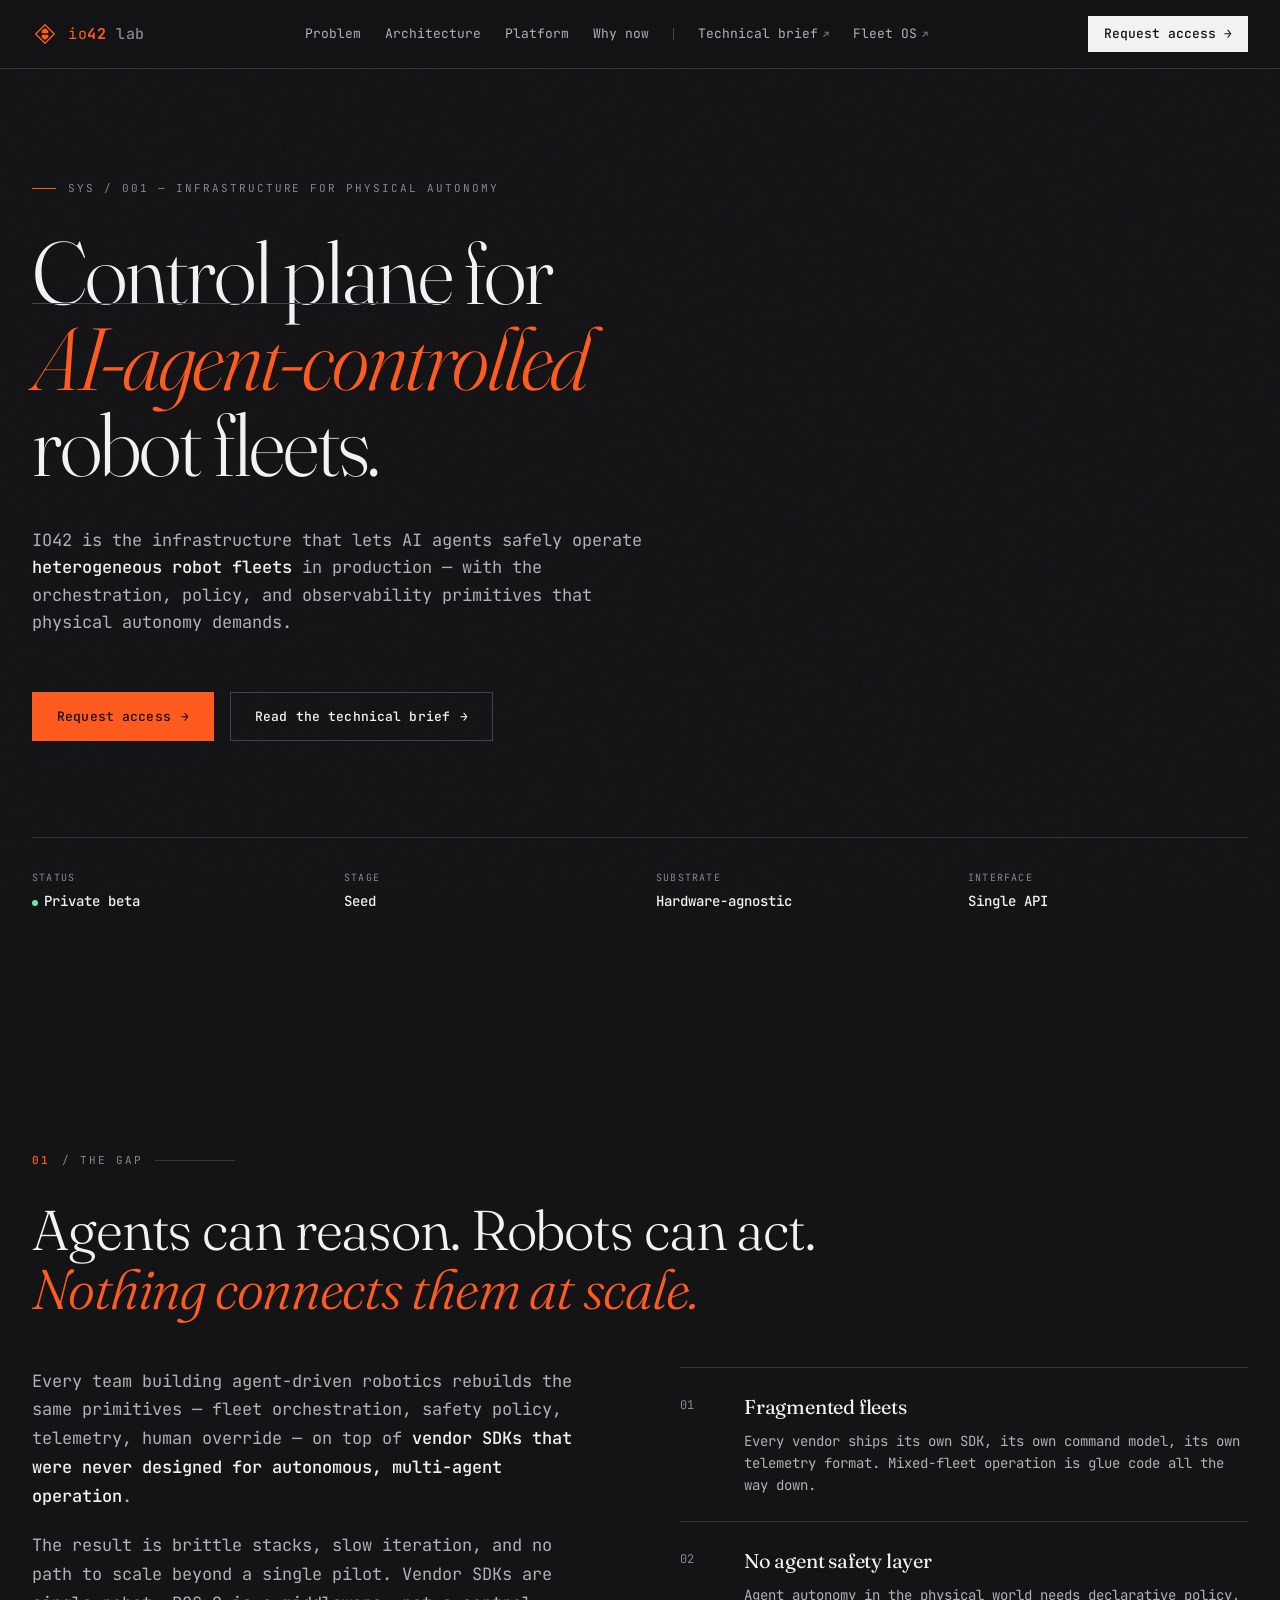
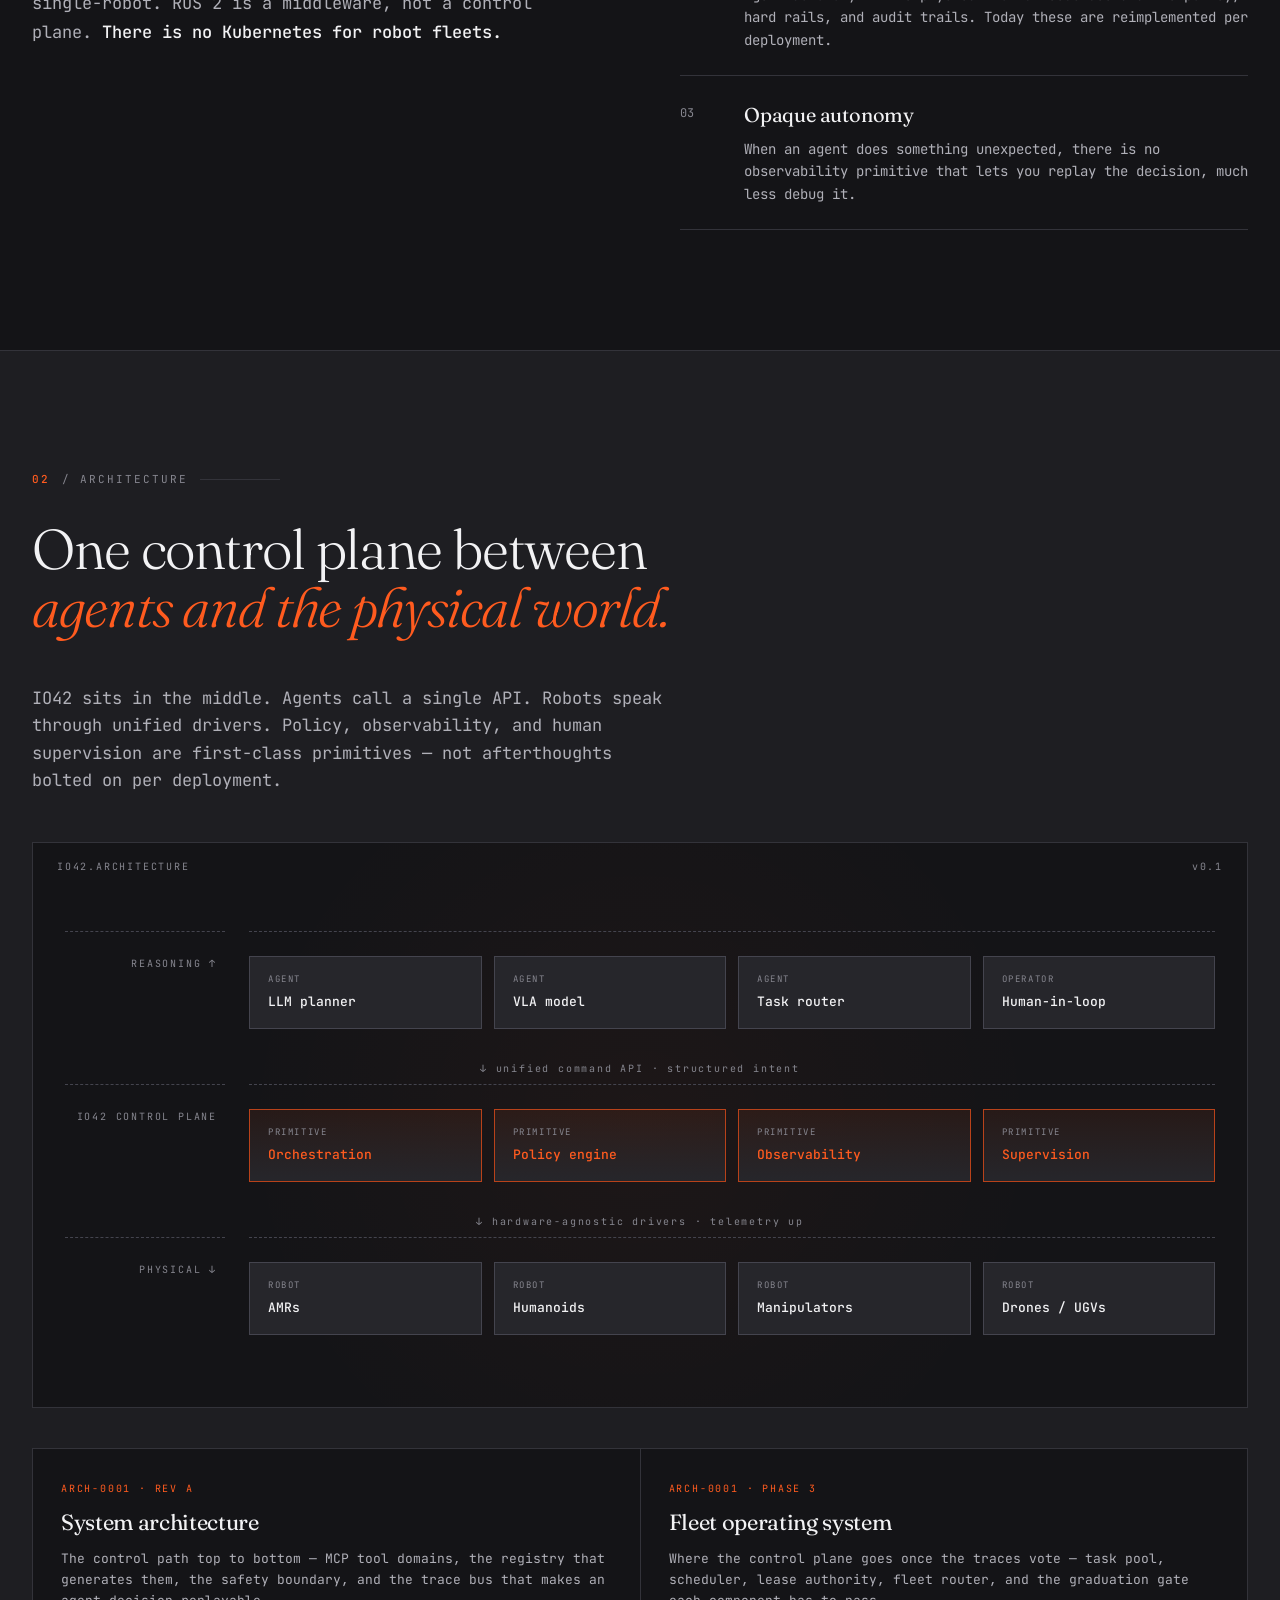
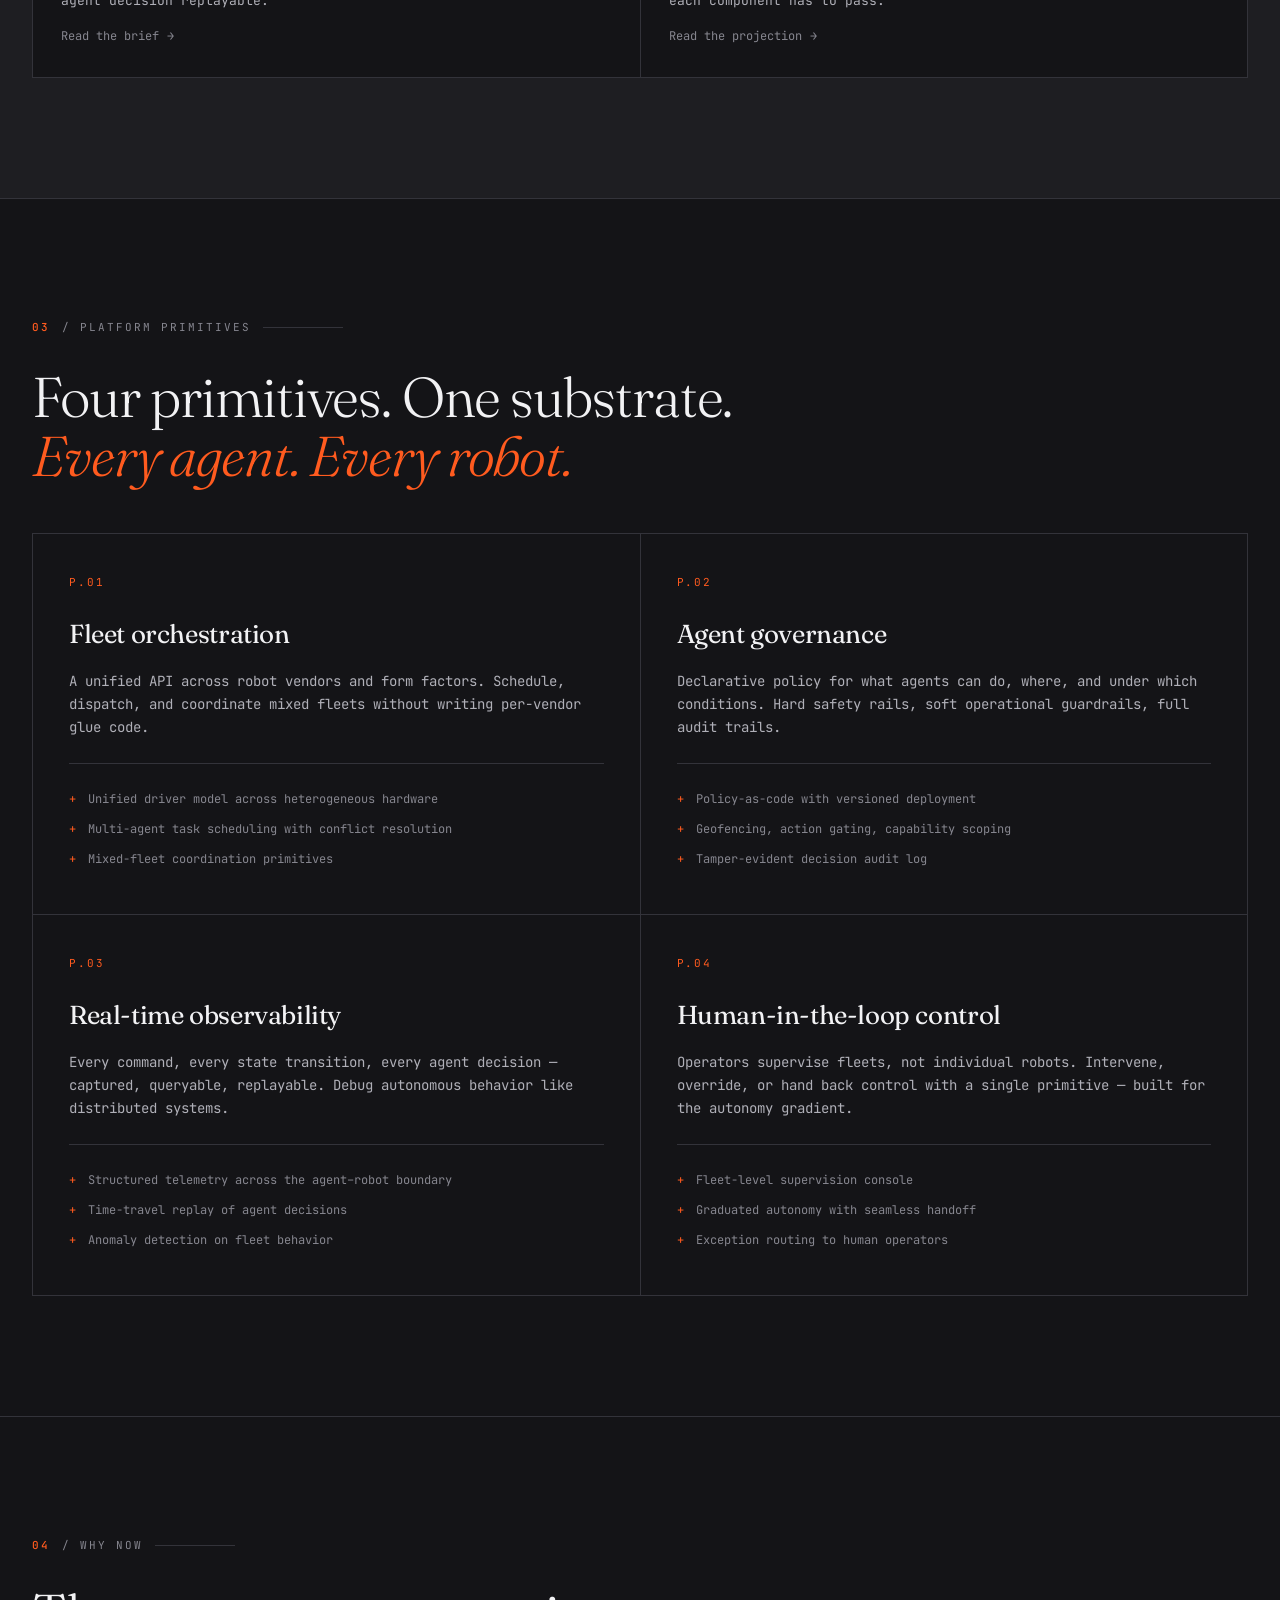
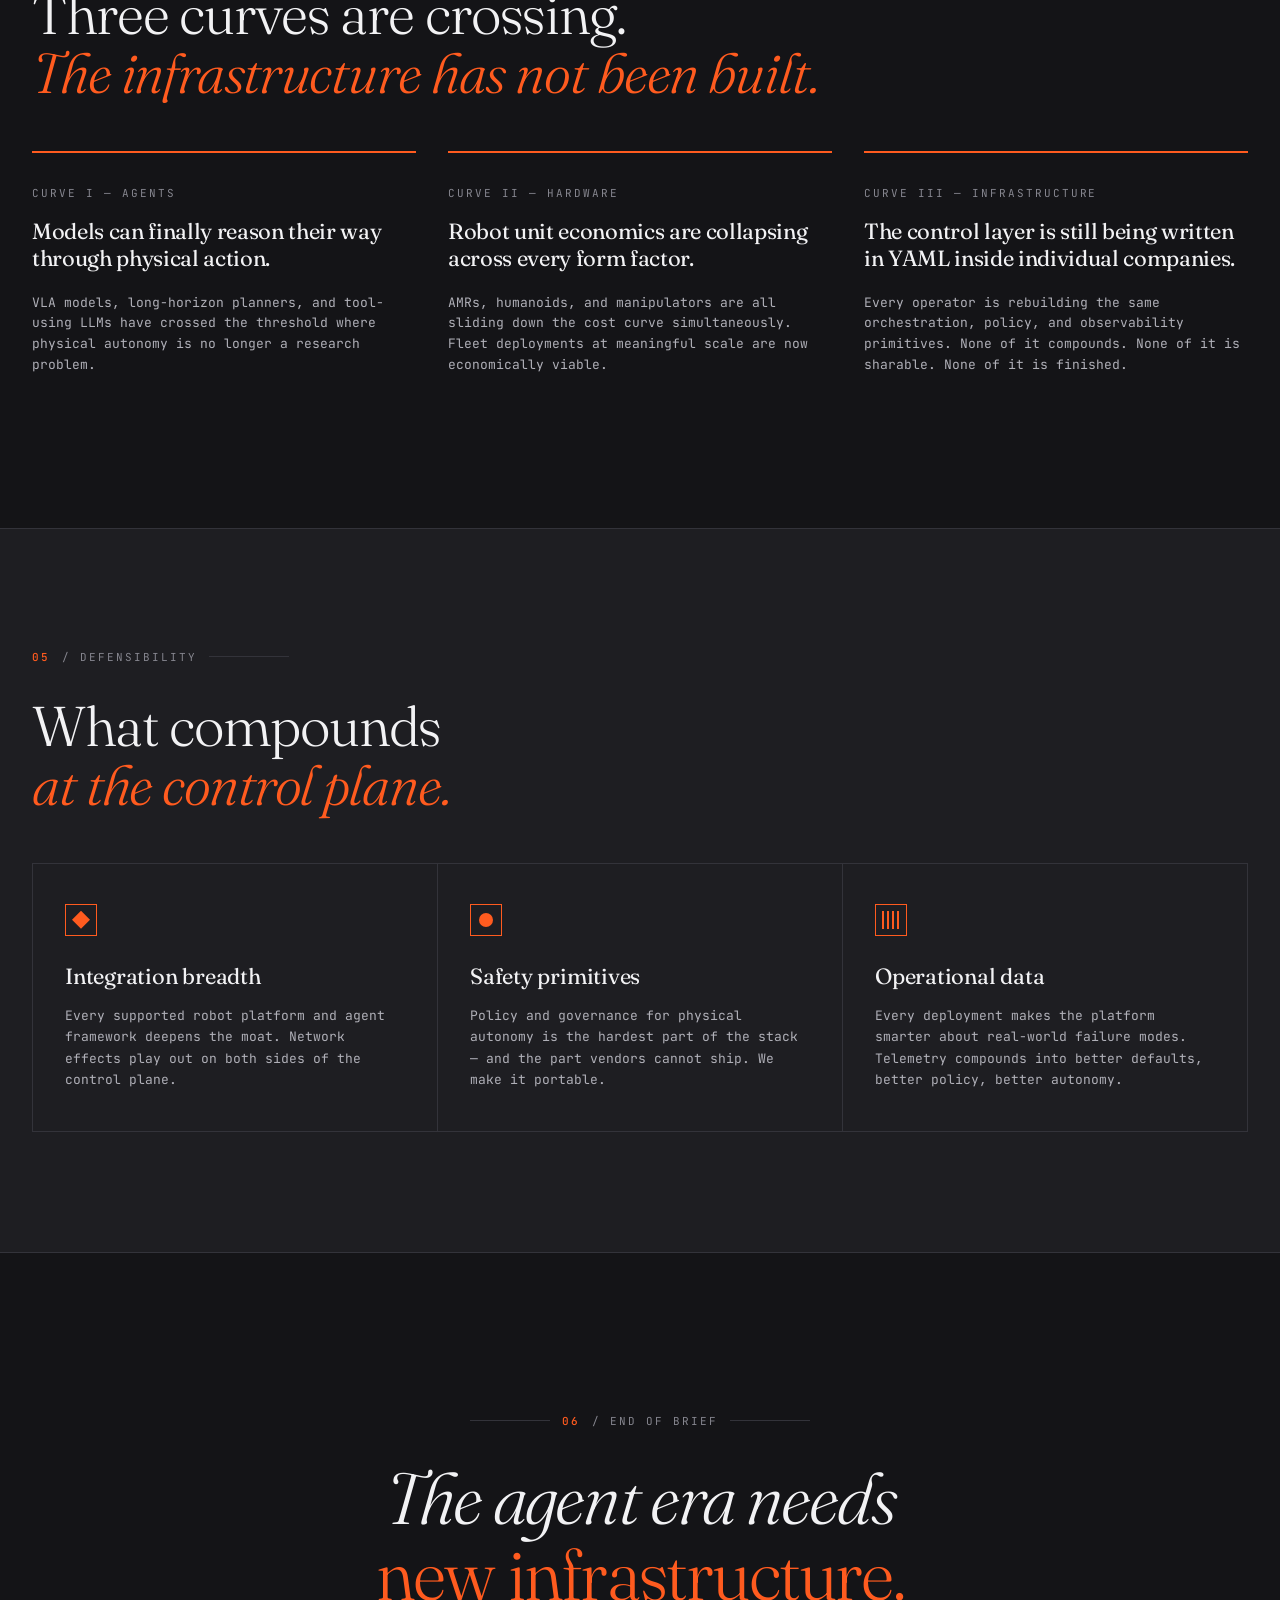
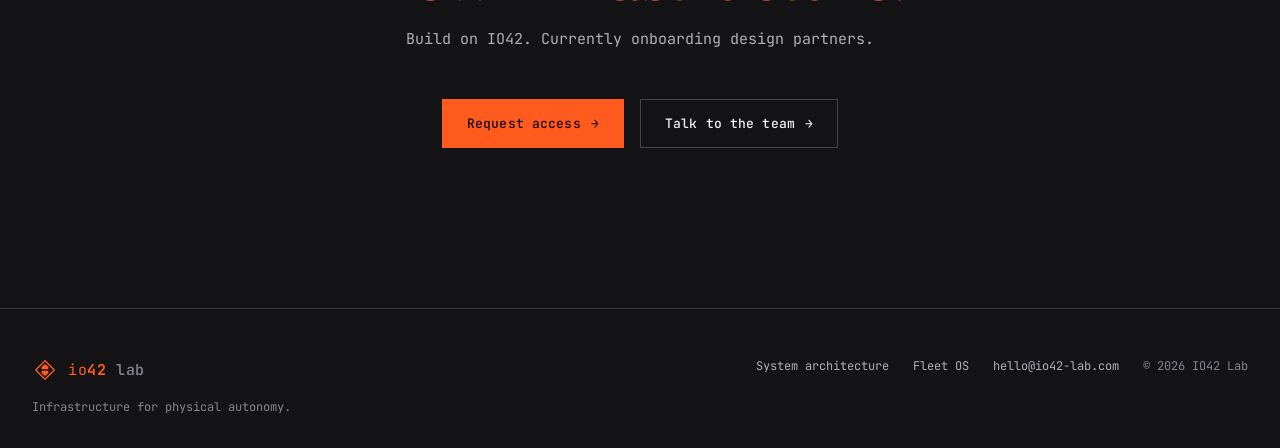
==== commit 5e71df42: "Reconciled styles of the headers and footers to be uniform" ====
--- a/index.html
+++ b/index.html
@@ -6,7 +6,7 @@
 <meta name="color-scheme" content="dark">
 <title>IO42 Lab — Control plane for AI-agent-controlled robot fleets</title>
 <meta name="description" content="IO42 is the infrastructure that lets AI agents safely operate heterogeneous robot fleets in production. Orchestration, policy, observability, and human-in-the-loop control through a single API.">
-<link rel="icon" type="image/svg+xml" href="data:image/svg+xml,%3Csvg xmlns='http://www.w3.org/2000/svg' viewBox='-70 -70 140 140'%3E%3Crect x='-70' y='-70' width='140' height='140' fill='%23141417'/%3E%3Cg stroke='%23ff5b1f' stroke-width='9' fill='none' stroke-linecap='round' stroke-linejoin='round'%3E%3Cpath d='M 0 -50 L 50 0 L 0 50 L -50 0 Z'/%3E%3C/g%3E%3Cg fill='%23ff5b1f'%3E%3Cpolygon points='-18,-18 0,-32 18,-18 18,-4 -18,-4'/%3E%3Cpolygon points='-18,4 18,4 18,18 0,32 -18,18'/%3E%3C/g%3E%3C/svg%3E">
+<link rel="icon" type="image/svg+xml" href="assets/favicon.svg">
 <link rel="preconnect" href="https://fonts.googleapis.com">
 <link rel="preconnect" href="https://fonts.gstatic.com" crossorigin>
 <link href="https://fonts.googleapis.com/css2?family=JetBrains+Mono:wght@300;400;500;600;700&family=Fraunces:opsz,wght@9..144,300;9..144,400;9..144,500;9..144,600&display=swap" rel="stylesheet">
@@ -16,19 +16,17 @@
 
 <nav>
   <div class="nav-inner">
-    <a href="#" class="logo">
-      <span class="logo-mark" aria-hidden="true">
-        <svg viewBox="-70 -70 140 140" xmlns="http://www.w3.org/2000/svg">
-          <g stroke="#ff5b1f" stroke-width="7" fill="none" stroke-linecap="round" stroke-linejoin="round">
-            <path d="M 0 -50 L 50 0 L 0 50 L -50 0 Z"/>
-          </g>
-          <g fill="#ff5b1f">
-            <polygon points="-18,-18 0,-32 18,-18 18,-4 -18,-4"/>
-            <polygon points="-18,4 18,4 18,18 0,32 -18,18"/>
-          </g>
-        </svg>
-      </span>
-      <span><span class="wm-io">io</span><span class="wm-42">42</span> <span class="wm-lab">lab</span></span>
+    <a href="#" class="lockup" aria-label="IO42 Lab — home">
+      <svg viewBox="-70 -70 140 140" xmlns="http://www.w3.org/2000/svg" aria-hidden="true">
+        <g stroke="#ff5b1f" stroke-width="7" fill="none" stroke-linecap="round" stroke-linejoin="round">
+          <path d="M 0 -50 L 50 0 L 0 50 L -50 0 Z"/>
+        </g>
+        <g fill="#ff5b1f">
+          <polygon points="-18,-18 0,-32 18,-18 18,-4 -18,-4"/>
+          <polygon points="-18,4 18,4 18,18 0,32 -18,18"/>
+        </g>
+      </svg>
+      <span class="wm"><span class="io">io</span><span class="n">42</span> <span class="lab">lab</span></span>
     </a>
     <div class="nav-links">
       <a href="#problem">Problem</a>
@@ -376,20 +374,18 @@
   <div class="wrap">
     <div class="footer-inner">
       <div>
-        <div class="logo" style="margin-bottom: 8px;">
-          <span class="logo-mark" aria-hidden="true">
-            <svg viewBox="-70 -70 140 140" xmlns="http://www.w3.org/2000/svg">
-              <g stroke="#ff5b1f" stroke-width="7" fill="none" stroke-linecap="round" stroke-linejoin="round">
-                <path d="M 0 -50 L 50 0 L 0 50 L -50 0 Z"/>
-              </g>
-              <g fill="#ff5b1f">
-                <polygon points="-18,-18 0,-32 18,-18 18,-4 -18,-4"/>
-                <polygon points="-18,4 18,4 18,18 0,32 -18,18"/>
-              </g>
-            </svg>
-          </span>
-          <span><span class="wm-io">io</span><span class="wm-42">42</span> <span class="wm-lab">lab</span></span>
-        </div>
+        <a class="lockup" href="#" aria-label="IO42 Lab — home">
+          <svg viewBox="-70 -70 140 140" xmlns="http://www.w3.org/2000/svg" aria-hidden="true">
+            <g stroke="#ff5b1f" stroke-width="7" fill="none" stroke-linecap="round" stroke-linejoin="round">
+              <path d="M 0 -50 L 50 0 L 0 50 L -50 0 Z"/>
+            </g>
+            <g fill="#ff5b1f">
+              <polygon points="-18,-18 0,-32 18,-18 18,-4 -18,-4"/>
+              <polygon points="-18,4 18,4 18,18 0,32 -18,18"/>
+            </g>
+          </svg>
+          <span class="wm"><span class="io">io</span><span class="n">42</span> <span class="lab">lab</span></span>
+        </a>
         <div>Infrastructure for physical autonomy.</div>
       </div>
       <div class="footer-meta">
--- a/assets/site.css
+++ b/assets/site.css
@@ -33,6 +33,24 @@
   --mono: 'JetBrains Mono', ui-monospace, SFMono-Regular, 'SF Mono', Menlo, monospace;
   --display: 'Fraunces', Georgia, serif;
 
+  /* One column for every page, so the logo and links never shift when
+     moving between the landing page and the documents. */
+  --doc-width: 1280px;
+  --doc-gutter: 32px;
+
+  /* Upper bound on body-prose line length. At the 1280 column, doc-page
+     paragraphs would otherwise run to ~131 characters; comfortable is
+     45-90. Applied to running prose only — headings, ledes and tables
+     set their own. */
+  --measure: 72ch;
+
+  /* Lockup + header. One set of values for every page: the wordmark was
+     built twice (index had .logo/.logo-mark, the docs .lockup/.wm) and
+     the two copies drifted to different icon, text and bar sizes. */
+  --mark-size: 26px;
+  --wordmark-size: 15px;
+  --header-h: 68px;
+
   /* aliases used by index.html's rules */
   --bg: var(--void);
   --bg-elev: var(--elevated);
@@ -92,24 +110,35 @@
 /* ============ WORDMARK / LOCKUP (shared) ============ */
 .wm {
   font-family: var(--mono);
+  font-size: var(--wordmark-size);
   letter-spacing: 0.04em;
   text-transform: lowercase;
   line-height: 1;
 }
 .wm .io  { font-weight: 400; color: var(--signal); }
 .wm .n   { font-weight: 700; color: var(--signal); }
-.wm .lab { font-weight: 500; color: #7c7c86; }
-
-.lockup { display: flex; align-items: center; text-decoration: none; }
-.lockup svg { display: block; flex-shrink: 0; }
+.wm .lab { font-weight: 500; color: var(--text-faint); }
+
+.lockup {
+  display: flex;
+  align-items: center;
+  gap: 10px;
+  text-decoration: none;
+}
+.lockup svg {
+  display: block;
+  flex-shrink: 0;
+  width: var(--mark-size);
+  height: var(--mark-size);
+}
 
 /* Cross-document nav shown in the doc pages' top bars */
 .docnav {
   display: flex;
   align-items: center;
-  gap: 18px;
-  font-size: 11px;
-  letter-spacing: 0.06em;
+  gap: 24px;
+  font-size: 13px;
+  letter-spacing: 0.01em;
 }
 .docnav a {
   color: var(--faint);
@@ -118,6 +147,121 @@
 }
 .docnav a:hover { color: var(--signal); }
 .docnav .cur { color: var(--chassis); }
+
+/* Small-caps label. The doc pages' one typographic workhorse:
+   section markers, tier tags, and the keys in .docmeta. */
+.label {
+  font-family: var(--mono);
+  font-size: 10px;
+  font-weight: 500;
+  text-transform: uppercase;
+  letter-spacing: 0.16em;
+  color: var(--faint);
+}
+
+/* Doc-page column. Both doc pages share one width and one gutter so
+   switching between them doesn't shift the column edges — architecture
+   wraps everything in .page, fleet repeats .wrap per landmark. */
+.page-arch .page,
+.page-fleet .wrap {
+  max-width: var(--doc-width);
+  margin: 0 auto;
+  padding-left: var(--doc-gutter);
+  padding-right: var(--doc-gutter);
+}
+
+/* Doc-page top bar: lockup · docnav · drawing id, always one line.
+   Mirrors index's <nav> + .nav-inner split — .docbar is full-bleed so
+   its rule spans the viewport, .topbar is the centred content row. */
+.docbar {
+  position: relative;
+  z-index: 1;
+  background: var(--void);
+  border-bottom: 1px solid var(--line);
+}
+.topbar {
+  max-width: var(--doc-width);
+  margin: 0 auto;
+  padding: 0 var(--doc-gutter);
+  min-height: var(--header-h);
+  display: flex;
+  align-items: center;
+  justify-content: space-between;
+  flex-wrap: wrap;
+  gap: 1rem;
+}
+
+/* Keep the bar one line. The drawing id goes first — it repeats in the
+   .docmeta strip — since the docnav is the only way off the page. */
+@media (max-width: 900px) {
+  .topbar > .label { display: none; }
+  .docnav { gap: 16px; font-size: 12px; }
+}
+@media (max-width: 560px) {
+  .docnav { gap: 12px; font-size: 11px; }
+}
+
+/* Document control block — the metadata strip below each doc's hero.
+   Shared so both doc pages state their provenance identically. */
+.docmeta {
+  background: var(--void);
+  display: flex;
+  flex-wrap: wrap;
+  gap: 0 2.5rem;
+  padding: 1.5rem 0;
+  border-top: 1px solid var(--line);
+  border-bottom: 1px solid var(--line);
+}
+.docmeta div { display: flex; flex-direction: column; gap: 0.3rem; }
+.docmeta strong {
+  font-weight: 500;
+  font-size: 0.85rem;
+  color: var(--chassis);
+  letter-spacing: 0.04em;
+}
+
+/* Doc-page footer. Same shape as the home page's: lockup + statement
+   on the left, links on the right. The two doc pages used to mirror
+   each other, and only fleet had a filled band. */
+/* Full-bleed like the header, so the rule spans the viewport. */
+.page-arch footer,
+.page-fleet footer {
+  position: relative;
+  z-index: 1;
+  margin-top: 5rem;
+  padding: 1.75rem 0 3.5rem;
+  border-top: 1px solid var(--line);
+}
+.footrow {
+  max-width: var(--doc-width);
+  margin: 0 auto;
+  padding: 0 var(--doc-gutter);
+  display: flex;
+  justify-content: space-between;
+  align-items: flex-end;
+  flex-wrap: wrap;
+  gap: 1.5rem;
+}
+/* Footer lockup sits above the statement text on every page. */
+.footrow .lockup,
+.page-home .footer-inner .lockup { margin-bottom: 0.9rem; }
+.page-arch footer p,
+.page-fleet footer p {
+  margin: 0;
+  max-width: 52ch;
+  font-size: 0.8rem;
+  line-height: 1.8;
+  color: var(--faint);
+}
+.page-arch footer .warn,
+.page-fleet footer .warn {
+  margin-top: 0.75rem;
+  color: var(--signal);
+  font-size: 10px;
+  letter-spacing: 0.16em;
+  text-transform: uppercase;
+  font-weight: 500;
+}
 
 
 /* ============================================================
@@ -141,9 +285,9 @@
 }
 
 .page-home .wrap {
-  max-width: 1280px;
+  max-width: var(--doc-width);
   margin: 0 auto;
-  padding: 0 32px;
+  padding: 0 var(--doc-gutter);
   position: relative;
   z-index: 2;
 }
@@ -158,34 +302,15 @@
   border-bottom: 1px solid var(--line);
 }
 .page-home .nav-inner {
-  max-width: 1280px;
+  max-width: var(--doc-width);
   margin: 0 auto;
-  padding: 16px 32px;
+  padding: 0 var(--doc-gutter);
+  min-height: var(--header-h);
   display: flex;
   align-items: center;
   justify-content: space-between;
   gap: 24px;
 }
-.page-home .logo {
-  display: flex;
-  align-items: center;
-  gap: 10px;
-  font-size: 15px;
-  letter-spacing: 0.03em;
-  text-transform: lowercase;
-  color: var(--accent);
-  text-decoration: none;
-}
-.page-home .logo .wm-io { font-weight: 400; }
-.page-home .logo .wm-42 { font-weight: 700; }
-.page-home .logo .wm-lab { font-weight: 500; color: var(--text-faint); }
-.page-home .logo-mark {
-  width: 26px;
-  height: 26px;
-  display: block;
-  flex-shrink: 0;
-}
-.page-home .logo-mark svg { width: 100%; height: 100%; display: block; }
 
 .page-home .nav-links {
   display: flex;
@@ -833,10 +958,9 @@
   line-height: 1.7;
 }
 
+/* Bottom spacing comes from the shared footer padding, not here. */
 .page-arch .page {
   position: relative; z-index: 1;
-  max-width: 880px; margin: 0 auto;
-  padding: 2.75rem 1.5rem 5rem;
   background: transparent;
 }
 
@@ -844,7 +968,6 @@
    nothing left to "guess" and invert. */
 .page-arch .topbar,
 .page-arch .hero,
-.page-arch .meta-row,
 .page-arch .sec-head,
 .page-arch .stack,
 .page-arch .connector,
@@ -859,19 +982,7 @@
 
 .page-arch code { font-family: var(--mono); font-size: 0.92em; color: var(--signal); font-weight: 500; }
 
-.page-arch .wm { font-size: 1.05rem; }
-.page-arch .lockup { gap: 0.6rem; }
-.page-arch .lockup svg { width: 26px; height: 26px; }
-
-/* ---- top bar ---- */
-.page-arch .topbar {
-  display: flex; align-items: center; justify-content: space-between; flex-wrap: wrap; gap: 1rem;
-  padding-bottom: 1.75rem; border-bottom: 1px solid var(--line);
-}
-.page-arch .label {
-  font-family: var(--mono); font-size: 10px; font-weight: 500;
-  text-transform: uppercase; letter-spacing: 0.16em; color: var(--faint);
-}
+
 
 /* ---- hero ---- */
 .page-arch .hero { padding: 4.5rem 0 3.5rem; }
@@ -882,13 +993,6 @@
 }
 .page-arch .hero h1 em { font-style: italic; color: var(--signal); }
 .page-arch .hero p { color: var(--dim); max-width: 52ch; margin: 0; font-size: 0.95rem; }
-
-.page-arch .meta-row {
-  display: flex; flex-wrap: wrap; gap: 0 2.5rem; padding: 1.5rem 0;
-  border-top: 1px solid var(--line); border-bottom: 1px solid var(--line);
-}
-.page-arch .meta-row div { display: flex; flex-direction: column; gap: 0.3rem; }
-.page-arch .meta-row strong { font-weight: 500; font-size: 0.85rem; color: var(--chassis); }
 
 /* ---- sections ---- */
 .page-arch section { padding-top: 4.5rem; }
@@ -926,7 +1030,7 @@
   letter-spacing: -0.01em; margin: 0; color: var(--chassis);
 }
 .page-arch .tier.accent h3 { color: var(--signal); }
-.page-arch .tier p { margin: 0 0 1rem; color: var(--dim); font-size: 0.88rem; max-width: 62ch; }
+.page-arch .tier p { margin: 0 0 1rem; color: var(--dim); font-size: 0.88rem; max-width: var(--measure); }
 .page-arch .parts { display: flex; flex-wrap: wrap; gap: 0.4rem; }
 .page-arch .parts span {
   font-family: var(--mono); font-size: 11px; font-weight: 400; color: var(--dim);
@@ -994,13 +1098,6 @@
 .page-arch .rfi li:last-child { border-bottom: none; }
 .page-arch .rfi .k { font-size: 10px; letter-spacing: 0.14em; color: var(--signal); padding-top: 0.25rem; }
 
-/* ---- footer ---- */
-.page-arch footer {
-  margin-top: 5rem; padding-top: 1.75rem;
-  border-top: 1px solid var(--line);
-  display: flex; justify-content: space-between; align-items: flex-end; flex-wrap: wrap; gap: 1.25rem;
-}
-.page-arch footer p { margin: 0; max-width: 44ch; font-size: 0.8rem; color: var(--faint); }
 
 
 /* ============================================================
@@ -1012,32 +1109,12 @@
   line-height: 1.65;
 }
 
-.page-fleet .wrap { max-width: 1040px; margin: 0 auto; padding: 0 28px; position: relative; z-index: 1; }
-
-/* small-label convention (spec §7) */
-.page-fleet .lbl {
-  font-family: var(--mono); font-size: 10.5px; font-weight: 500;
-  text-transform: uppercase; letter-spacing: .16em; color: var(--faint);
-}
-
-.page-fleet .wm { font-size: 20px; }
-.page-fleet .lockup { gap: 11px; }
-.page-fleet .lockup svg { width: 30px; height: 30px; }
+.page-fleet .wrap { position: relative; z-index: 1; }
+
 
 /* ---- header ---- */
-.page-fleet header { border-bottom: 1px solid var(--line); }
-.page-fleet .topbar {
-  display: flex; justify-content: space-between; align-items: center;
-  padding: 22px 0; border-bottom: 1px dashed var(--line); gap: 20px; flex-wrap: wrap;
-}
-.page-fleet .meta { display: flex; gap: 26px; flex-wrap: wrap; }
-.page-fleet .meta div { display: flex; flex-direction: column; gap: 2px; }
-.page-fleet .meta b {
-  font-family: var(--mono); font-size: 11.5px; font-weight: 500;
-  color: var(--dim); letter-spacing: .04em; text-transform: none;
-}
-
-.page-fleet .hero { padding: 74px 0 66px; }
+/* No border-bottom on <header>: the trailing .docmeta rule closes it. */
+.page-fleet .hero { padding: 4.5rem 0 3.5rem; }
 .page-fleet h1 {
   font-family: var(--display); font-weight: 300;
   font-size: clamp(40px, 7.4vw, 82px);
@@ -1085,7 +1162,7 @@
 .page-fleet .panel.adv h3::after {
   content: " · advisory"; color: var(--faint); font-weight: 400; letter-spacing: .14em;
 }
-.page-fleet .panel p { font-size: 14.5px; line-height: 1.7; color: var(--dim); }
+.page-fleet .panel p { font-size: 14.5px; line-height: 1.7; color: var(--dim); max-width: var(--measure); }
 .page-fleet .panel p + p { margin-top: 10px; }
 .page-fleet .panel em { color: var(--chassis); font-style: normal; font-weight: 500; }
 .page-fleet code {
@@ -1106,7 +1183,7 @@
   font-family: var(--mono); font-size: 11px; font-weight: 600; letter-spacing: .14em;
   text-transform: uppercase; color: var(--chassis);
 }
-.page-fleet .node .ndesc { font-size: 14.5px; line-height: 1.7; color: var(--dim); }
+.page-fleet .node .ndesc { font-size: 14.5px; line-height: 1.7; color: var(--dim); max-width: var(--measure); }
 @media (max-width: 760px) { .page-fleet .node { grid-template-columns: 1fr; gap: 6px; } }
 .page-fleet .link { height: 22px; width: 1px; background: var(--line); margin-left: 36px; }
 
@@ -1142,7 +1219,7 @@
 .page-fleet .loopline { display: flex; flex-wrap: wrap; gap: 9px; align-items: center; margin-bottom: 16px; }
 .page-fleet .loopline .st { border-style: solid; }
 .page-fleet .loopline .larw { color: var(--faint); font-size: 12px; }
-.page-fleet .loop p { font-size: 14.5px; line-height: 1.7; color: var(--dim); }
+.page-fleet .loop p { font-size: 14.5px; line-height: 1.7; color: var(--dim); max-width: var(--measure); }
 .page-fleet .loop strong { color: var(--chassis); font-weight: 500; }
 
 /* ---- table ---- */
@@ -1173,11 +1250,6 @@
 .page-fleet .rv { opacity: 0; transform: translateY(12px); transition: opacity .55s ease, transform .55s ease; }
 .page-fleet .rv.on { opacity: 1; transform: none; }
 
-/* ---- footer ---- */
-.page-fleet footer { background: var(--elevated); border-top: 1px solid var(--line); margin-top: 84px; padding: 34px 0 56px; }
-.page-fleet footer p { font-size: 12px; letter-spacing: .04em; color: var(--faint); line-height: 1.8; }
-.page-fleet footer .warn { color: var(--signal); margin-top: 12px; font-size: 10.5px; letter-spacing: .16em; text-transform: uppercase; font-weight: 500; }
-.page-fleet .footrow { display: flex; justify-content: space-between; align-items: flex-end; gap: 24px; flex-wrap: wrap; }
 
 
 /* ============ REDUCED MOTION ============ */
